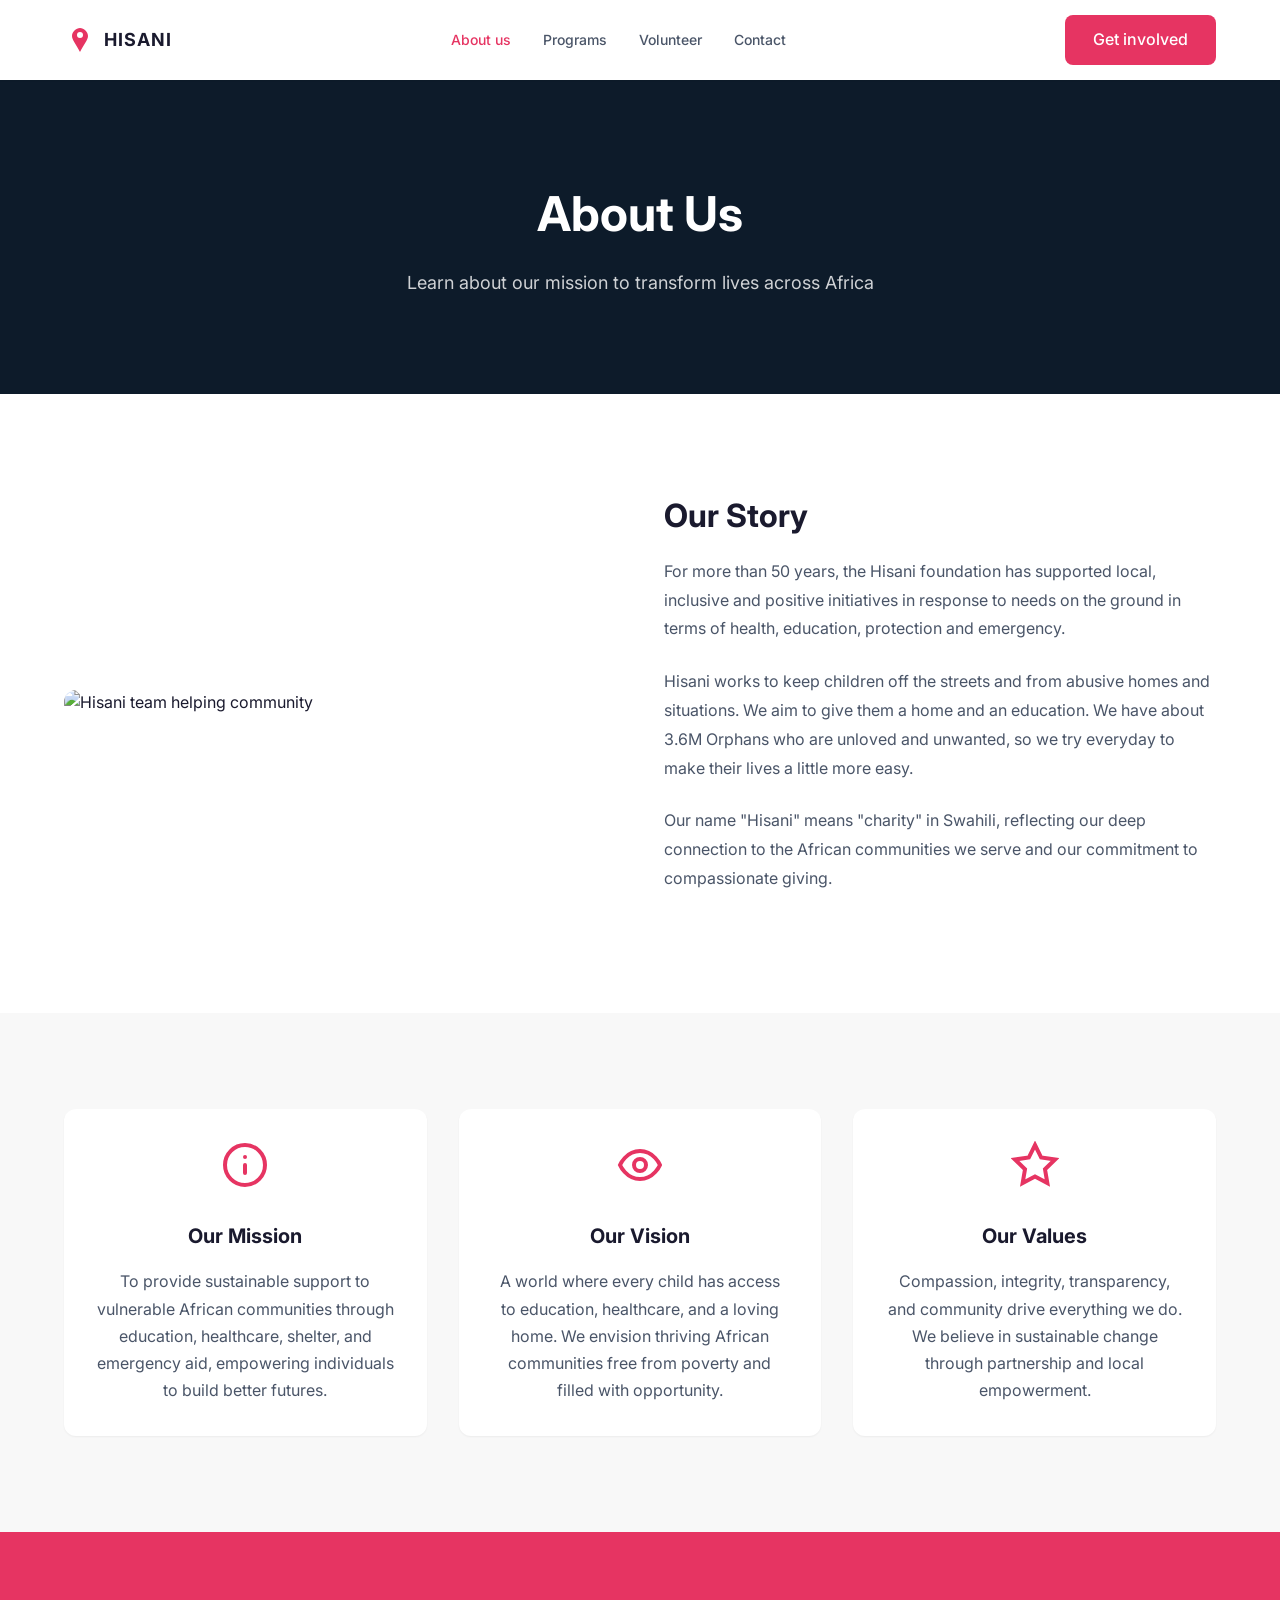
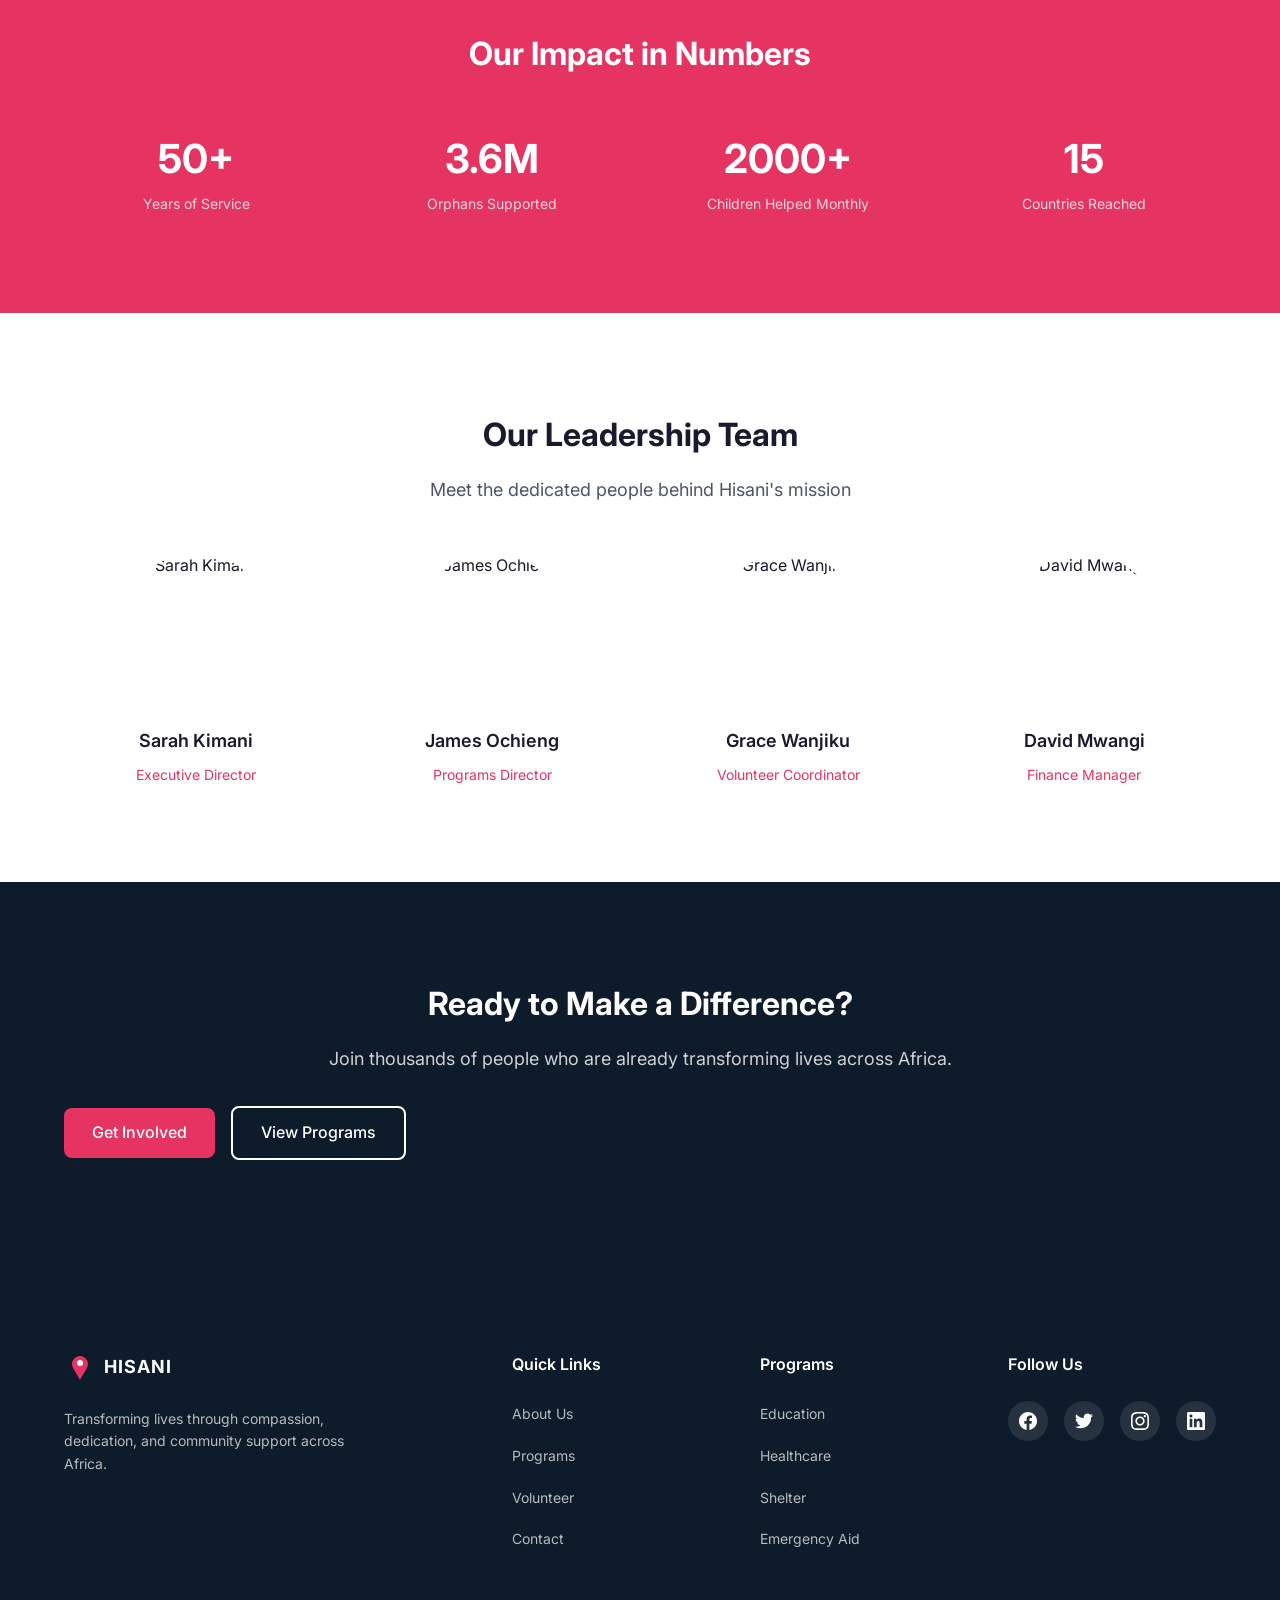
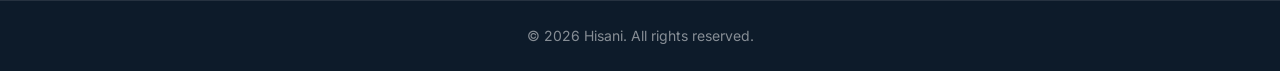
==== about-us.html @ 1a3b501c "initial commit" ====
<!DOCTYPE html>
<html lang="en">
<head>
  <meta charset="UTF-8">
  <meta name="viewport" content="width=device-width, initial-scale=1.0">
  <title>About Us - Hisani</title>
  <link rel="preconnect" href="https://fonts.googleapis.com">
  <link rel="preconnect" href="https://fonts.gstatic.com" crossorigin>
  <link href="https://fonts.googleapis.com/css2?family=Inter:wght@400;500;600;700&display=swap" rel="stylesheet">
  <link rel="stylesheet" href="css/styles.css">
</head>
<body>
  <header class="header">
    <div class="container header-container">
      <a href="index.html" class="logo">
        <svg class="logo-icon" width="32" height="32" viewBox="0 0 32 32" fill="none" xmlns="http://www.w3.org/2000/svg">
          <path d="M16 4C12 4 8 8 8 12C8 16 12 20 16 28C20 20 24 16 24 12C24 8 20 4 16 4Z" fill="#E63462"/>
          <circle cx="16" cy="11" r="3" fill="white"/>
        </svg>
        <span class="logo-text">HISANI</span>
      </a>
      
      <nav class="nav">
        <ul class="nav-list">
          <li><a href="about-us.html" class="nav-link active">About us</a></li>
          <li><a href="programs.html" class="nav-link">Programs</a></li>
          <li><a href="volunteer.html" class="nav-link">Volunteer</a></li>
          <li><a href="contact.html" class="nav-link">Contact</a></li>
        </ul>
      </nav>
      
      <a href="contact.html" class="btn btn-primary">Get involved</a>
      
      <button class="mobile-menu-btn" aria-label="Toggle menu">
        <span></span>
        <span></span>
        <span></span>
      </button>
    </div>
  </header>

  <main>
    <section class="page-hero">
      <div class="container">
        <h1 class="page-hero-title">About Us</h1>
        <p class="page-hero-subtitle">Learn about our mission to transform lives across Africa</p>
      </div>
    </section>

    <section class="about-intro">
      <div class="container about-intro-container">
        <div class="about-intro-image">
          <img src="https://images.unsplash.com/photo-1488521787991-ed7bbaae773c?w=600&h=500&fit=crop" alt="Hisani team helping community">
        </div>
        <div class="about-intro-content">
          <h2 class="section-title">Our Story</h2>
          <p>
            For more than 50 years, the Hisani foundation has supported local, inclusive and positive initiatives in response to needs on the ground in terms of health, education, protection and emergency.
          </p>
          <p>
            Hisani works to keep children off the streets and from abusive homes and situations. We aim to give them a home and an education. We have about 3.6M Orphans who are unloved and unwanted, so we try everyday to make their lives a little more easy.
          </p>
          <p>
            Our name "Hisani" means "charity" in Swahili, reflecting our deep connection to the African communities we serve and our commitment to compassionate giving.
          </p>
        </div>
      </div>
    </section>

    <section class="mission-vision">
      <div class="container">
        <div class="mission-vision-grid">
          <div class="mission-card">
            <div class="mission-icon">
              <svg width="48" height="48" viewBox="0 0 24 24" fill="none" xmlns="http://www.w3.org/2000/svg">
                <path d="M12 22C17.5228 22 22 17.5228 22 12C22 6.47715 17.5228 2 12 2C6.47715 2 2 6.47715 2 12C2 17.5228 6.47715 22 12 22Z" stroke="#E63462" stroke-width="2"/>
                <path d="M12 16V12M12 8H12.01" stroke="#E63462" stroke-width="2" stroke-linecap="round"/>
              </svg>
            </div>
            <h3>Our Mission</h3>
            <p>To provide sustainable support to vulnerable African communities through education, healthcare, shelter, and emergency aid, empowering individuals to build better futures.</p>
          </div>
          
          <div class="mission-card">
            <div class="mission-icon">
              <svg width="48" height="48" viewBox="0 0 24 24" fill="none" xmlns="http://www.w3.org/2000/svg">
                <path d="M2 12C2 12 5 5 12 5C19 5 22 12 22 12C22 12 19 19 12 19C5 19 2 12 2 12Z" stroke="#E63462" stroke-width="2"/>
                <circle cx="12" cy="12" r="3" stroke="#E63462" stroke-width="2"/>
              </svg>
            </div>
            <h3>Our Vision</h3>
            <p>A world where every child has access to education, healthcare, and a loving home. We envision thriving African communities free from poverty and filled with opportunity.</p>
          </div>
          
          <div class="mission-card">
            <div class="mission-icon">
              <svg width="48" height="48" viewBox="0 0 24 24" fill="none" xmlns="http://www.w3.org/2000/svg">
                <path d="M12 2L15.09 8.26L22 9.27L17 14.14L18.18 21.02L12 17.77L5.82 21.02L7 14.14L2 9.27L8.91 8.26L12 2Z" stroke="#E63462" stroke-width="2"/>
              </svg>
            </div>
            <h3>Our Values</h3>
            <p>Compassion, integrity, transparency, and community drive everything we do. We believe in sustainable change through partnership and local empowerment.</p>
          </div>
        </div>
      </div>
    </section>

    <section class="stats">
      <div class="container">
        <h2 class="section-title text-center">Our Impact in Numbers</h2>
        <div class="stats-grid">
          <div class="stat-item">
            <span class="stat-number">50+</span>
            <span class="stat-label">Years of Service</span>
          </div>
          <div class="stat-item">
            <span class="stat-number">3.6M</span>
            <span class="stat-label">Orphans Supported</span>
          </div>
          <div class="stat-item">
            <span class="stat-number">2000+</span>
            <span class="stat-label">Children Helped Monthly</span>
          </div>
          <div class="stat-item">
            <span class="stat-number">15</span>
            <span class="stat-label">Countries Reached</span>
          </div>
        </div>
      </div>
    </section>

    <section class="team">
      <div class="container">
        <h2 class="section-title text-center">Our Leadership Team</h2>
        <p class="section-subtitle text-center">Meet the dedicated people behind Hisani's mission</p>
        
        <div class="team-grid">
          <div class="team-card">
            <div class="team-image">
              <img src="https://images.unsplash.com/photo-1573497019940-1c28c88b4f3e?w=300&h=300&fit=crop" alt="Sarah Kimani">
            </div>
            <h4 class="team-name">Sarah Kimani</h4>
            <p class="team-role">Executive Director</p>
          </div>
          
          <div class="team-card">
            <div class="team-image">
              <img src="https://images.unsplash.com/photo-1472099645785-5658abf4ff4e?w=300&h=300&fit=crop" alt="James Ochieng">
            </div>
            <h4 class="team-name">James Ochieng</h4>
            <p class="team-role">Programs Director</p>
          </div>
          
          <div class="team-card">
            <div class="team-image">
              <img src="https://images.unsplash.com/photo-1580489944761-15a19d654956?w=300&h=300&fit=crop" alt="Grace Wanjiku">
            </div>
            <h4 class="team-name">Grace Wanjiku</h4>
            <p class="team-role">Volunteer Coordinator</p>
          </div>
          
          <div class="team-card">
            <div class="team-image">
              <img src="https://images.unsplash.com/photo-1507003211169-0a1dd7228f2d?w=300&h=300&fit=crop" alt="David Mwangi">
            </div>
            <h4 class="team-name">David Mwangi</h4>
            <p class="team-role">Finance Manager</p>
          </div>
        </div>
      </div>
    </section>

    <section class="cta">
      <div class="container cta-container">
        <h2>Ready to Make a Difference?</h2>
        <p>Join thousands of people who are already transforming lives across Africa.</p>
        <div class="cta-buttons">
          <a href="contact.html" class="btn btn-primary">Get Involved</a>
          <a href="programs.html" class="btn btn-outline-white">View Programs</a>
        </div>
      </div>
    </section>
  </main>

  <footer class="footer">
    <div class="container footer-container">
      <div class="footer-brand">
        <a href="index.html" class="logo">
          <svg class="logo-icon" width="32" height="32" viewBox="0 0 32 32" fill="none" xmlns="http://www.w3.org/2000/svg">
            <path d="M16 4C12 4 8 8 8 12C8 16 12 20 16 28C20 20 24 16 24 12C24 8 20 4 16 4Z" fill="#E63462"/>
            <circle cx="16" cy="11" r="3" fill="white"/>
          </svg>
          <span class="logo-text">HISANI</span>
        </a>
        <p class="footer-description">
          Transforming lives through compassion, dedication, and community support across Africa.
        </p>
      </div>
      
      <div class="footer-links">
        <h4>Quick Links</h4>
        <ul>
          <li><a href="about-us.html">About Us</a></li>
          <li><a href="programs.html">Programs</a></li>
          <li><a href="volunteer.html">Volunteer</a></li>
          <li><a href="contact.html">Contact</a></li>
        </ul>
      </div>
      
      <div class="footer-links">
        <h4>Programs</h4>
        <ul>
          <li><a href="programs.html#education">Education</a></li>
          <li><a href="programs.html#healthcare">Healthcare</a></li>
          <li><a href="programs.html#shelter">Shelter</a></li>
          <li><a href="programs.html#emergency">Emergency Aid</a></li>
        </ul>
      </div>
      
      <div class="footer-social">
        <h4>Follow Us</h4>
        <div class="social-links">
          <a href="#" aria-label="Facebook">
            <svg width="24" height="24" viewBox="0 0 24 24" fill="currentColor">
              <path d="M24 12.073c0-6.627-5.373-12-12-12s-12 5.373-12 12c0 5.99 4.388 10.954 10.125 11.854v-8.385H7.078v-3.47h3.047V9.43c0-3.007 1.792-4.669 4.533-4.669 1.312 0 2.686.235 2.686.235v2.953H15.83c-1.491 0-1.956.925-1.956 1.874v2.25h3.328l-.532 3.47h-2.796v8.385C19.612 23.027 24 18.062 24 12.073z"/>
            </svg>
          </a>
          <a href="#" aria-label="Twitter">
            <svg width="24" height="24" viewBox="0 0 24 24" fill="currentColor">
              <path d="M23.953 4.57a10 10 0 01-2.825.775 4.958 4.958 0 002.163-2.723c-.951.555-2.005.959-3.127 1.184a4.92 4.92 0 00-8.384 4.482C7.69 8.095 4.067 6.13 1.64 3.162a4.822 4.822 0 00-.666 2.475c0 1.71.87 3.213 2.188 4.096a4.904 4.904 0 01-2.228-.616v.06a4.923 4.923 0 003.946 4.827 4.996 4.996 0 01-2.212.085 4.936 4.936 0 004.604 3.417 9.867 9.867 0 01-6.102 2.105c-.39 0-.779-.023-1.17-.067a13.995 13.995 0 007.557 2.209c9.053 0 13.998-7.496 13.998-13.985 0-.21 0-.42-.015-.63A9.935 9.935 0 0024 4.59z"/>
            </svg>
          </a>
          <a href="#" aria-label="Instagram">
            <svg width="24" height="24" viewBox="0 0 24 24" fill="currentColor">
              <path d="M12 2.163c3.204 0 3.584.012 4.85.07 3.252.148 4.771 1.691 4.919 4.919.058 1.265.069 1.645.069 4.849 0 3.205-.012 3.584-.069 4.849-.149 3.225-1.664 4.771-4.919 4.919-1.266.058-1.644.07-4.85.07-3.204 0-3.584-.012-4.849-.07-3.26-.149-4.771-1.699-4.919-4.92-.058-1.265-.07-1.644-.07-4.849 0-3.204.013-3.583.07-4.849.149-3.227 1.664-4.771 4.919-4.919 1.266-.057 1.645-.069 4.849-.069zm0-2.163c-3.259 0-3.667.014-4.947.072-4.358.2-6.78 2.618-6.98 6.98-.059 1.281-.073 1.689-.073 4.948 0 3.259.014 3.668.072 4.948.2 4.358 2.618 6.78 6.98 6.98 1.281.058 1.689.072 4.948.072 3.259 0 3.668-.014 4.948-.072 4.354-.2 6.782-2.618 6.979-6.98.059-1.28.073-1.689.073-4.948 0-3.259-.014-3.667-.072-4.947-.196-4.354-2.617-6.78-6.979-6.98-1.281-.059-1.69-.073-4.949-.073zm0 5.838c-3.403 0-6.162 2.759-6.162 6.162s2.759 6.163 6.162 6.163 6.162-2.759 6.162-6.163c0-3.403-2.759-6.162-6.162-6.162zm0 10.162c-2.209 0-4-1.79-4-4 0-2.209 1.791-4 4-4s4 1.791 4 4c0 2.21-1.791 4-4 4zm6.406-11.845c-.796 0-1.441.645-1.441 1.44s.645 1.44 1.441 1.44c.795 0 1.439-.645 1.439-1.44s-.644-1.44-1.439-1.44z"/>
            </svg>
          </a>
          <a href="#" aria-label="LinkedIn">
            <svg width="24" height="24" viewBox="0 0 24 24" fill="currentColor">
              <path d="M20.447 20.452h-3.554v-5.569c0-1.328-.027-3.037-1.852-3.037-1.853 0-2.136 1.445-2.136 2.939v5.667H9.351V9h3.414v1.561h.046c.477-.9 1.637-1.85 3.37-1.85 3.601 0 4.267 2.37 4.267 5.455v6.286zM5.337 7.433c-1.144 0-2.063-.926-2.063-2.065 0-1.138.92-2.063 2.063-2.063 1.14 0 2.064.925 2.064 2.063 0 1.139-.925 2.065-2.064 2.065zm1.782 13.019H3.555V9h3.564v11.452zM22.225 0H1.771C.792 0 0 .774 0 1.729v20.542C0 23.227.792 24 1.771 24h20.451C23.2 24 24 23.227 24 22.271V1.729C24 .774 23.2 0 22.222 0h.003z"/>
            </svg>
          </a>
        </div>
      </div>
    </div>
    
    <div class="footer-bottom">
      <div class="container">
        <p>&copy; 2026 Hisani. All rights reserved.</p>
      </div>
    </div>
  </footer>

  <script src="js/main.js"></script>
</body>
</html>
---- css/styles.css ----
:root {
  
  --color-primary: #E63462;
  --color-primary-hover: #d42a56;
  --color-dark: #0D1B2A;
  --color-dark-secondary: #1A1A2E;
  --color-white: #FFFFFF;
  --color-off-white: #F8F8F8;
  --color-gray: #4A5568;
  --color-gray-light: #E2E8F0;
  --color-gold: #F5A623;
  
  
  --font-family: 'Inter', -apple-system, BlinkMacSystemFont, 'Segoe UI', Roboto, sans-serif;
  --font-size-base: 16px;
  --font-size-sm: 0.875rem;
  --font-size-lg: 1.125rem;
  --font-size-xl: 1.25rem;
  --font-size-2xl: 1.5rem;
  --font-size-3xl: 2rem;
  --font-size-4xl: 2.5rem;
  --font-size-5xl: 3rem;
  
  
  --spacing-xs: 0.5rem;
  --spacing-sm: 1rem;
  --spacing-md: 1.5rem;
  --spacing-lg: 2rem;
  --spacing-xl: 3rem;
  --spacing-2xl: 4rem;
  --spacing-3xl: 6rem;
  
  
  --container-max-width: 1200px;
  --header-height: 80px;
  
  
  --transition-fast: 0.2s ease;
  --transition-normal: 0.3s ease;
  
  
  --shadow-sm: 0 1px 2px rgba(0, 0, 0, 0.05);
  --shadow-md: 0 4px 6px rgba(0, 0, 0, 0.1);
  --shadow-lg: 0 10px 25px rgba(0, 0, 0, 0.15);
  
  
  --radius-sm: 4px;
  --radius-md: 8px;
  --radius-lg: 12px;
  --radius-xl: 20px;
  --radius-full: 9999px;
}


*,
*::before,
*::after {
  box-sizing: border-box;
  margin: 0;
  padding: 0;
}

html {
  scroll-behavior: smooth;
  font-size: var(--font-size-base);
}

body {
  font-family: var(--font-family);
  font-size: var(--font-size-base);
  line-height: 1.6;
  color: var(--color-dark-secondary);
  background-color: var(--color-white);
  -webkit-font-smoothing: antialiased;
  -moz-osx-font-smoothing: grayscale;
}

img {
  max-width: 100%;
  height: auto;
  display: block;
}

a {
  text-decoration: none;
  color: inherit;
  transition: color var(--transition-fast);
}

ul {
  list-style: none;
}

button {
  cursor: pointer;
  border: none;
  background: none;
  font-family: inherit;
}

input,
textarea {
  font-family: inherit;
  font-size: inherit;
}


.container {
  width: 100%;
  max-width: var(--container-max-width);
  margin: 0 auto;
  padding: 0 var(--spacing-md);
}

.text-accent {
  color: var(--color-primary);
}

.text-center {
  text-align: center;
}

.section-title {
  font-size: var(--font-size-3xl);
  font-weight: 700;
  margin-bottom: var(--spacing-sm);
  color: var(--color-dark-secondary);
}

.section-subtitle {
  font-size: var(--font-size-lg);
  color: var(--color-gray);
  margin-bottom: var(--spacing-xl);
}


.btn {
  display: inline-flex;
  align-items: center;
  justify-content: center;
  padding: 0.75rem 1.75rem;
  font-size: var(--font-size-base);
  font-weight: 500;
  border-radius: var(--radius-md);
  transition: all var(--transition-fast);
  white-space: nowrap;
}

.btn-primary {
  background-color: var(--color-primary);
  color: var(--color-white);
}

.btn-primary:hover {
  background-color: var(--color-primary-hover);
  transform: translateY(-2px);
}

.btn-dark {
  background-color: var(--color-dark-secondary);
  color: var(--color-white);
}

.btn-dark:hover {
  background-color: var(--color-dark);
  transform: translateY(-2px);
}

.btn-outline {
  background-color: transparent;
  border: 2px solid var(--color-primary);
  color: var(--color-primary);
}

.btn-outline:hover {
  background-color: var(--color-primary);
  color: var(--color-white);
}

.btn-full {
  width: 100%;
}


.header {
  position: fixed;
  top: 0;
  left: 0;
  right: 0;
  height: var(--header-height);
  background-color: var(--color-white);
  box-shadow: var(--shadow-sm);
  z-index: 1000;
}

.header-container {
  display: flex;
  align-items: center;
  justify-content: space-between;
  height: 100%;
}

.logo {
  display: flex;
  align-items: center;
  gap: var(--spacing-xs);
}

.logo-icon {
  width: 32px;
  height: 32px;
}

.logo-text {
  font-size: var(--font-size-lg);
  font-weight: 700;
  color: var(--color-dark-secondary);
  letter-spacing: 1px;
}

.nav {
  display: none;
}

.nav-list {
  display: flex;
  align-items: center;
  gap: var(--spacing-lg);
}

.nav-link {
  font-size: var(--font-size-sm);
  font-weight: 500;
  color: var(--color-gray);
  transition: color var(--transition-fast);
}

.nav-link:hover {
  color: var(--color-primary);
}

.header .btn {
  display: none;
}


.mobile-menu-btn {
  display: flex;
  flex-direction: column;
  gap: 5px;
  padding: 5px;
}

.mobile-menu-btn span {
  display: block;
  width: 25px;
  height: 2px;
  background-color: var(--color-dark-secondary);
  transition: all var(--transition-fast);
}

.mobile-menu-btn.active span:nth-child(1) {
  transform: rotate(45deg) translate(5px, 5px);
}

.mobile-menu-btn.active span:nth-child(2) {
  opacity: 0;
}

.mobile-menu-btn.active span:nth-child(3) {
  transform: rotate(-45deg) translate(5px, -5px);
}


.nav.active {
  display: block;
  position: absolute;
  top: var(--header-height);
  left: 0;
  right: 0;
  background-color: var(--color-white);
  box-shadow: var(--shadow-md);
  padding: var(--spacing-md);
}

.nav.active .nav-list {
  flex-direction: column;
  gap: var(--spacing-sm);
}

.nav.active .nav-link {
  display: block;
  padding: var(--spacing-sm);
  font-size: var(--font-size-base);
}


.hero {
  padding-top: calc(var(--header-height) + var(--spacing-xl));
  padding-bottom: var(--spacing-2xl);
  background-color: var(--color-white);
}

.hero-container {
  display: flex;
  flex-direction: column;
  gap: var(--spacing-xl);
}

.hero-content {
  text-align: center;
}

.hero-title {
  font-size: var(--font-size-3xl);
  font-weight: 700;
  line-height: 1.2;
  margin-bottom: var(--spacing-md);
  color: var(--color-dark-secondary);
}

.hero-description {
  font-size: var(--font-size-base);
  color: var(--color-gray);
  margin-bottom: var(--spacing-lg);
  max-width: 400px;
  margin-left: auto;
  margin-right: auto;
}

.hero-image {
  position: relative;
}

.hero-img {
  width: 100%;
  border-radius: var(--radius-lg);
  object-fit: cover;
}

.hero-card {
  position: absolute;
  bottom: -20px;
  right: 10px;
  background-color: var(--color-white);
  padding: var(--spacing-sm) var(--spacing-md);
  border-radius: var(--radius-md);
  box-shadow: var(--shadow-lg);
  display: flex;
  align-items: center;
  gap: var(--spacing-sm);
  max-width: 220px;
}

.hero-card-icon {
  flex-shrink: 0;
  width: 40px;
  height: 40px;
  background-color: var(--color-gold);
  border-radius: var(--radius-full);
  display: flex;
  align-items: center;
  justify-content: center;
}

.hero-card-icon svg {
  width: 20px;
  height: 20px;
}

.hero-card-text {
  font-size: var(--font-size-sm);
  color: var(--color-dark-secondary);
  line-height: 1.4;
}


.about {
  background-color: var(--color-dark);
  padding: var(--spacing-3xl) 0;
  text-align: center;
}

.about-container {
  max-width: 800px;
}

.about-title {
  font-size: var(--font-size-2xl);
  font-weight: 700;
  color: var(--color-white);
  margin-bottom: var(--spacing-lg);
}

.about-text {
  font-size: var(--font-size-base);
  color: rgba(255, 255, 255, 0.85);
  line-height: 1.8;
  margin-bottom: var(--spacing-lg);
}


.impact {
  padding: var(--spacing-3xl) 0;
  background-color: var(--color-off-white);
}

.impact-container {
  display: flex;
  flex-direction: column;
  gap: var(--spacing-xl);
}

.impact-title {
  font-size: var(--font-size-2xl);
  font-weight: 700;
  margin-bottom: var(--spacing-md);
}

.impact-description {
  font-size: var(--font-size-base);
  color: var(--color-gray);
  margin-bottom: var(--spacing-sm);
}

.features {
  margin-top: var(--spacing-lg);
  display: flex;
  flex-direction: column;
  gap: var(--spacing-lg);
}

.feature {
  display: flex;
  gap: var(--spacing-md);
}

.feature-icon {
  flex-shrink: 0;
  width: 48px;
  height: 48px;
  background-color: var(--color-primary);
  border-radius: var(--radius-md);
  display: flex;
  align-items: center;
  justify-content: center;
}

.feature-icon svg {
  width: 24px;
  height: 24px;
}

.feature-title {
  font-size: var(--font-size-lg);
  font-weight: 600;
  color: var(--color-dark-secondary);
  margin-bottom: var(--spacing-xs);
}

.feature-text {
  font-size: var(--font-size-sm);
  color: var(--color-gray);
  line-height: 1.6;
}

.impact-image {
  order: -1;
}

.impact-img {
  width: 100%;
  border-radius: var(--radius-lg);
  object-fit: cover;
}


.programs {
  padding: var(--spacing-3xl) 0;
  background-color: var(--color-white);
}

.programs-grid {
  display: grid;
  gap: var(--spacing-lg);
}

.program-card {
  background-color: var(--color-white);
  border-radius: var(--radius-lg);
  overflow: hidden;
  box-shadow: var(--shadow-md);
  transition: transform var(--transition-normal), box-shadow var(--transition-normal);
}

.program-card:hover {
  transform: translateY(-5px);
  box-shadow: var(--shadow-lg);
}

.program-image img {
  width: 100%;
  height: 200px;
  object-fit: cover;
}

.program-content {
  padding: var(--spacing-md);
}

.program-title {
  font-size: var(--font-size-xl);
  font-weight: 600;
  color: var(--color-dark-secondary);
  margin-bottom: var(--spacing-xs);
}

.program-text {
  font-size: var(--font-size-sm);
  color: var(--color-gray);
  margin-bottom: var(--spacing-md);
}


.volunteer {
  padding: var(--spacing-3xl) 0;
  background-color: var(--color-off-white);
}

.volunteer-container {
  display: flex;
  flex-direction: column;
  gap: var(--spacing-xl);
}

.volunteer-image img {
  width: 100%;
  border-radius: var(--radius-lg);
  object-fit: cover;
}

.volunteer-text {
  font-size: var(--font-size-base);
  color: var(--color-gray);
  margin-bottom: var(--spacing-md);
}

.volunteer-benefits {
  margin-bottom: var(--spacing-lg);
}

.volunteer-benefits li {
  position: relative;
  padding-left: var(--spacing-lg);
  margin-bottom: var(--spacing-sm);
  color: var(--color-gray);
}

.volunteer-benefits li::before {
  content: "";
  position: absolute;
  left: 0;
  top: 8px;
  width: 8px;
  height: 8px;
  background-color: var(--color-primary);
  border-radius: var(--radius-full);
}


.contact {
  padding: var(--spacing-3xl) 0;
  background-color: var(--color-white);
}

.contact-container {
  display: flex;
  flex-direction: column;
  gap: var(--spacing-xl);
}

.contact-text {
  font-size: var(--font-size-base);
  color: var(--color-gray);
  margin-bottom: var(--spacing-lg);
}

.contact-details {
  display: flex;
  flex-direction: column;
  gap: var(--spacing-md);
}

.contact-item {
  display: flex;
  align-items: flex-start;
  gap: var(--spacing-md);
}

.contact-icon {
  flex-shrink: 0;
  width: 48px;
  height: 48px;
  background-color: var(--color-off-white);
  border-radius: var(--radius-md);
  display: flex;
  align-items: center;
  justify-content: center;
}

.contact-item h4 {
  font-size: var(--font-size-base);
  font-weight: 600;
  color: var(--color-dark-secondary);
  margin-bottom: 2px;
}

.contact-item p {
  font-size: var(--font-size-sm);
  color: var(--color-gray);
}


.contact-form-wrapper {
  background-color: var(--color-off-white);
  padding: var(--spacing-lg);
  border-radius: var(--radius-lg);
}

.form-group {
  margin-bottom: var(--spacing-md);
}

.form-group label {
  display: block;
  font-size: var(--font-size-sm);
  font-weight: 500;
  color: var(--color-dark-secondary);
  margin-bottom: var(--spacing-xs);
}

.form-group input,
.form-group textarea {
  width: 100%;
  padding: 0.75rem 1rem;
  border: 1px solid var(--color-gray-light);
  border-radius: var(--radius-md);
  background-color: var(--color-white);
  transition: border-color var(--transition-fast), box-shadow var(--transition-fast);
}

.form-group input:focus,
.form-group textarea:focus {
  outline: none;
  border-color: var(--color-primary);
  box-shadow: 0 0 0 3px rgba(230, 52, 98, 0.1);
}

.form-group input::placeholder,
.form-group textarea::placeholder {
  color: var(--color-gray);
}

.form-group textarea {
  resize: vertical;
  min-height: 120px;
}


.footer {
  background-color: var(--color-dark);
  padding-top: var(--spacing-3xl);
}

.footer-container {
  display: grid;
  gap: var(--spacing-xl);
}

.footer-brand .logo-text {
  color: var(--color-white);
}

.footer-description {
  font-size: var(--font-size-sm);
  color: rgba(255, 255, 255, 0.7);
  margin-top: var(--spacing-md);
  max-width: 300px;
}

.footer-links h4,
.footer-social h4 {
  font-size: var(--font-size-base);
  font-weight: 600;
  color: var(--color-white);
  margin-bottom: var(--spacing-md);
}

.footer-links ul {
  display: flex;
  flex-direction: column;
  gap: var(--spacing-sm);
}

.footer-links a {
  font-size: var(--font-size-sm);
  color: rgba(255, 255, 255, 0.7);
  transition: color var(--transition-fast);
}

.footer-links a:hover {
  color: var(--color-primary);
}

.social-links {
  display: flex;
  gap: var(--spacing-sm);
}

.social-links a {
  width: 40px;
  height: 40px;
  background-color: rgba(255, 255, 255, 0.1);
  border-radius: var(--radius-full);
  display: flex;
  align-items: center;
  justify-content: center;
  color: var(--color-white);
  transition: background-color var(--transition-fast);
}

.social-links a:hover {
  background-color: var(--color-primary);
}

.social-links svg {
  width: 18px;
  height: 18px;
}

.footer-bottom {
  margin-top: var(--spacing-xl);
  padding: var(--spacing-md) 0;
  border-top: 1px solid rgba(255, 255, 255, 0.1);
}

.footer-bottom p {
  font-size: var(--font-size-sm);
  color: rgba(255, 255, 255, 0.5);
  text-align: center;
}


.page-hero {
  padding-top: calc(var(--header-height) + var(--spacing-3xl));
  padding-bottom: var(--spacing-3xl);
  background-color: var(--color-dark);
  text-align: center;
}

.page-hero-title {
  font-size: var(--font-size-4xl);
  font-weight: 700;
  color: var(--color-white);
  margin-bottom: var(--spacing-sm);
}

.page-hero-subtitle {
  font-size: var(--font-size-lg);
  color: rgba(255, 255, 255, 0.8);
  max-width: 600px;
  margin: 0 auto;
}


.about-intro {
  padding: var(--spacing-3xl) 0;
  background-color: var(--color-white);
}

.about-intro-container {
  display: flex;
  flex-direction: column;
  gap: var(--spacing-xl);
}

.about-intro-image img {
  width: 100%;
  border-radius: var(--radius-lg);
  object-fit: cover;
}

.about-intro-content p {
  color: var(--color-gray);
  margin-bottom: var(--spacing-md);
  line-height: 1.8;
}


.mission-vision {
  padding: var(--spacing-3xl) 0;
  background-color: var(--color-off-white);
}

.mission-vision-grid {
  display: grid;
  gap: var(--spacing-lg);
}

.mission-card {
  background-color: var(--color-white);
  padding: var(--spacing-lg);
  border-radius: var(--radius-lg);
  text-align: center;
  box-shadow: var(--shadow-sm);
}

.mission-icon {
  margin-bottom: var(--spacing-md);
}

.mission-card h3 {
  font-size: var(--font-size-xl);
  color: var(--color-dark-secondary);
  margin-bottom: var(--spacing-sm);
}

.mission-card p {
  color: var(--color-gray);
  line-height: 1.7;
}


.stats {
  padding: var(--spacing-3xl) 0;
  background-color: var(--color-primary);
}

.stats .section-title {
  color: var(--color-white);
}

.stats-grid {
  display: grid;
  grid-template-columns: repeat(2, 1fr);
  gap: var(--spacing-lg);
  margin-top: var(--spacing-xl);
}

.stat-item {
  text-align: center;
}

.stat-number {
  display: block;
  font-size: var(--font-size-4xl);
  font-weight: 700;
  color: var(--color-white);
}

.stat-label {
  font-size: var(--font-size-sm);
  color: rgba(255, 255, 255, 0.8);
}


.team {
  padding: var(--spacing-3xl) 0;
  background-color: var(--color-white);
}

.team-grid {
  display: grid;
  grid-template-columns: repeat(2, 1fr);
  gap: var(--spacing-lg);
}

.team-card {
  text-align: center;
}

.team-image {
  width: 150px;
  height: 150px;
  margin: 0 auto var(--spacing-md);
  border-radius: var(--radius-full);
  overflow: hidden;
}

.team-image img {
  width: 100%;
  height: 100%;
  object-fit: cover;
}

.team-name {
  font-size: var(--font-size-lg);
  font-weight: 600;
  color: var(--color-dark-secondary);
  margin-bottom: var(--spacing-xs);
}

.team-role {
  font-size: var(--font-size-sm);
  color: var(--color-primary);
}


.cta {
  padding: var(--spacing-3xl) 0;
  background-color: var(--color-dark);
  text-align: center;
}

.cta h2 {
  font-size: var(--font-size-3xl);
  color: var(--color-white);
  margin-bottom: var(--spacing-sm);
}

.cta p {
  font-size: var(--font-size-lg);
  color: rgba(255, 255, 255, 0.8);
  margin-bottom: var(--spacing-lg);
}

.cta-buttons {
  display: flex;
  flex-direction: column;
  gap: var(--spacing-sm);
  align-items: center;
}

.btn-outline-white {
  background-color: transparent;
  border: 2px solid var(--color-white);
  color: var(--color-white);
}

.btn-outline-white:hover {
  background-color: var(--color-white);
  color: var(--color-dark);
}


.programs-intro {
  padding: var(--spacing-3xl) 0;
  background-color: var(--color-white);
}

.programs-intro-content {
  max-width: 800px;
  margin: 0 auto;
}

.programs-intro-content p {
  color: var(--color-gray);
  line-height: 1.8;
}


.program-section {
  padding: var(--spacing-3xl) 0;
  background-color: var(--color-white);
}

.program-section--alt {
  background-color: var(--color-off-white);
}

.program-container {
  display: flex;
  flex-direction: column;
  gap: var(--spacing-xl);
}

.program-container--reverse {
  flex-direction: column;
}

.program-image img {
  width: 100%;
  border-radius: var(--radius-lg);
  object-fit: cover;
}

.program-label {
  display: inline-block;
  font-size: var(--font-size-sm);
  font-weight: 600;
  color: var(--color-primary);
  text-transform: uppercase;
  letter-spacing: 1px;
  margin-bottom: var(--spacing-sm);
}

.program-content p {
  color: var(--color-gray);
  margin-bottom: var(--spacing-md);
  line-height: 1.7;
}

.program-features {
  margin-bottom: var(--spacing-lg);
}

.program-features li {
  display: flex;
  align-items: center;
  gap: var(--spacing-sm);
  color: var(--color-gray);
  margin-bottom: var(--spacing-sm);
}

.program-features svg {
  flex-shrink: 0;
}

.program-stats {
  padding: var(--spacing-3xl) 0;
  background-color: var(--color-off-white);
}


.volunteer-intro {
  padding: var(--spacing-3xl) 0;
  background-color: var(--color-white);
}

.volunteer-intro-container {
  display: flex;
  flex-direction: column;
  gap: var(--spacing-xl);
}

.volunteer-intro-content p {
  color: var(--color-gray);
  margin-bottom: var(--spacing-md);
  line-height: 1.8;
}

.volunteer-intro-image img {
  width: 100%;
  border-radius: var(--radius-lg);
}


.volunteer-benefits-section {
  padding: var(--spacing-3xl) 0;
  background-color: var(--color-off-white);
}

.benefits-grid {
  display: grid;
  gap: var(--spacing-lg);
  margin-top: var(--spacing-xl);
}

.benefit-card {
  background-color: var(--color-white);
  padding: var(--spacing-lg);
  border-radius: var(--radius-lg);
  text-align: center;
  box-shadow: var(--shadow-sm);
}

.benefit-icon {
  margin-bottom: var(--spacing-md);
}

.benefit-card h3 {
  font-size: var(--font-size-lg);
  color: var(--color-dark-secondary);
  margin-bottom: var(--spacing-sm);
}

.benefit-card p {
  color: var(--color-gray);
  font-size: var(--font-size-sm);
}


.volunteer-opportunities {
  padding: var(--spacing-3xl) 0;
  background-color: var(--color-white);
}

.opportunities-grid {
  display: grid;
  gap: var(--spacing-lg);
  margin-top: var(--spacing-xl);
}

.opportunity-card {
  background-color: var(--color-off-white);
  border-radius: var(--radius-lg);
  overflow: hidden;
}

.opportunity-image img {
  width: 100%;
  height: 200px;
  object-fit: cover;
}

.opportunity-content {
  padding: var(--spacing-md);
}

.opportunity-content h3 {
  font-size: var(--font-size-lg);
  color: var(--color-dark-secondary);
  margin-bottom: var(--spacing-sm);
}

.opportunity-content p {
  color: var(--color-gray);
  font-size: var(--font-size-sm);
  margin-bottom: var(--spacing-md);
}

.opportunity-details {
  list-style: none;
}

.opportunity-details li {
  font-size: var(--font-size-sm);
  color: var(--color-gray);
  margin-bottom: var(--spacing-xs);
}


.volunteer-form-section {
  padding: var(--spacing-3xl) 0;
  background-color: var(--color-off-white);
}

.volunteer-form-wrapper {
  display: flex;
  flex-direction: column;
  gap: var(--spacing-xl);
  background-color: var(--color-white);
  padding: var(--spacing-lg);
  border-radius: var(--radius-lg);
  box-shadow: var(--shadow-md);
}

.volunteer-form-info p {
  color: var(--color-gray);
  margin-bottom: var(--spacing-lg);
}

.volunteer-stats {
  display: flex;
  gap: var(--spacing-xl);
}

.volunteer-stat {
  text-align: center;
}

.volunteer-stat-number {
  display: block;
  font-size: var(--font-size-3xl);
  font-weight: 700;
  color: var(--color-primary);
}

.volunteer-stat-label {
  font-size: var(--font-size-sm);
  color: var(--color-gray);
}

.form-row {
  display: grid;
  gap: var(--spacing-md);
}

.form-group select {
  width: 100%;
  padding: 0.75rem 1rem;
  border: 1px solid var(--color-gray-light);
  border-radius: var(--radius-md);
  background-color: var(--color-white);
  font-size: var(--font-size-base);
  color: var(--color-dark-secondary);
  cursor: pointer;
}

.form-group select:focus {
  outline: none;
  border-color: var(--color-primary);
  box-shadow: 0 0 0 3px rgba(230, 52, 98, 0.1);
}


.volunteer-testimonials {
  padding: var(--spacing-3xl) 0;
  background-color: var(--color-white);
}

.testimonials-grid {
  display: grid;
  gap: var(--spacing-lg);
  margin-top: var(--spacing-xl);
}

.testimonial-card {
  background-color: var(--color-off-white);
  padding: var(--spacing-lg);
  border-radius: var(--radius-lg);
}

.testimonial-content p {
  font-style: italic;
  color: var(--color-gray);
  margin-bottom: var(--spacing-md);
  line-height: 1.7;
}

.testimonial-author {
  display: flex;
  align-items: center;
  gap: var(--spacing-md);
}

.testimonial-author img {
  width: 50px;
  height: 50px;
  border-radius: var(--radius-full);
  object-fit: cover;
}

.testimonial-author h4 {
  font-size: var(--font-size-base);
  color: var(--color-dark-secondary);
  margin-bottom: 2px;
}

.testimonial-author p {
  font-size: var(--font-size-sm);
  color: var(--color-gray);
  font-style: normal;
}


.contact-page {
  padding: var(--spacing-3xl) 0;
  background-color: var(--color-white);
}

.contact-page-container {
  display: flex;
  flex-direction: column;
  gap: var(--spacing-xl);
}

.contact-intro {
  color: var(--color-gray);
  margin-bottom: var(--spacing-lg);
}

.contact-details-list {
  display: flex;
  flex-direction: column;
  gap: var(--spacing-lg);
  margin-bottom: var(--spacing-xl);
}

.contact-detail-item {
  display: flex;
  gap: var(--spacing-md);
}

.contact-detail-icon {
  width: 48px;
  height: 48px;
  flex-shrink: 0;
  background-color: var(--color-off-white);
  border-radius: var(--radius-md);
  display: flex;
  align-items: center;
  justify-content: center;
}

.contact-detail-content h4 {
  font-size: var(--font-size-base);
  font-weight: 600;
  color: var(--color-dark-secondary);
  margin-bottom: var(--spacing-xs);
}

.contact-detail-content p {
  font-size: var(--font-size-sm);
  color: var(--color-gray);
  margin-bottom: 2px;
}

.contact-social h4 {
  font-size: var(--font-size-base);
  font-weight: 600;
  color: var(--color-dark-secondary);
  margin-bottom: var(--spacing-sm);
}

.contact-social .social-links a {
  background-color: var(--color-off-white);
  color: var(--color-dark-secondary);
}

.contact-social .social-links a:hover {
  background-color: var(--color-primary);
  color: var(--color-white);
}

.contact-form-section {
  flex: 1;
}

.contact-form-card {
  background-color: var(--color-off-white);
  padding: var(--spacing-lg);
  border-radius: var(--radius-lg);
}

.contact-form-card h3 {
  font-size: var(--font-size-xl);
  color: var(--color-dark-secondary);
  margin-bottom: var(--spacing-xs);
}

.contact-form-card > p {
  color: var(--color-gray);
  margin-bottom: var(--spacing-lg);
}


.map-section {
  padding: var(--spacing-3xl) 0;
  background-color: var(--color-off-white);
}

.map-wrapper {
  margin-top: var(--spacing-xl);
  border-radius: var(--radius-lg);
  overflow: hidden;
  position: relative;
}

.map-placeholder {
  position: relative;
  height: 400px;
}

.map-placeholder img {
  width: 100%;
  height: 100%;
  object-fit: cover;
}

.map-overlay {
  position: absolute;
  top: 0;
  left: 0;
  right: 0;
  bottom: 0;
  background-color: rgba(0, 0, 0, 0.5);
  display: flex;
  flex-direction: column;
  align-items: center;
  justify-content: center;
  gap: var(--spacing-md);
}

.map-overlay p {
  color: var(--color-white);
  font-size: var(--font-size-lg);
}


.faq-section {
  padding: var(--spacing-3xl) 0;
  background-color: var(--color-white);
}

.faq-grid {
  display: grid;
  gap: var(--spacing-lg);
  margin-top: var(--spacing-xl);
}

.faq-item {
  background-color: var(--color-off-white);
  padding: var(--spacing-md);
  border-radius: var(--radius-md);
}

.faq-item h4 {
  font-size: var(--font-size-base);
  color: var(--color-dark-secondary);
  margin-bottom: var(--spacing-sm);
}

.faq-item p {
  font-size: var(--font-size-sm);
  color: var(--color-gray);
  line-height: 1.6;
}

.faq-item a {
  color: var(--color-primary);
  font-weight: 500;
}

.faq-item a:hover {
  text-decoration: underline;
}


.nav-link.active {
  color: var(--color-primary);
}




@media (min-width: 768px) {
  .nav {
    display: block;
  }
  
  .header .btn {
    display: inline-flex;
  }
  
  .mobile-menu-btn {
    display: none;
  }
  
  .hero-container {
    flex-direction: row;
    align-items: center;
  }
  
  .hero-content {
    flex: 1;
    text-align: left;
  }
  
  .hero-title {
    font-size: var(--font-size-4xl);
  }
  
  .hero-description {
    margin-left: 0;
    margin-right: 0;
  }
  
  .hero-image {
    flex: 1;
  }
  
  .impact-container {
    flex-direction: row;
    align-items: flex-start;
  }
  
  .impact-content {
    flex: 1;
  }
  
  .impact-image {
    flex: 1;
    order: 0;
  }
  
  .programs-grid {
    grid-template-columns: repeat(2, 1fr);
  }
  
  .volunteer-container {
    flex-direction: row;
    align-items: center;
  }
  
  .volunteer-image,
  .volunteer-content {
    flex: 1;
  }
  
  .contact-container {
    flex-direction: row;
  }
  
  .contact-info,
  .contact-form-wrapper {
    flex: 1;
  }
  
  .footer-container {
    grid-template-columns: 2fr 1fr 1fr 1fr;
  }
  
  
  .about-intro-container {
    flex-direction: row;
    align-items: center;
  }
  
  .about-intro-image,
  .about-intro-content {
    flex: 1;
  }
  
  .mission-vision-grid {
    grid-template-columns: repeat(3, 1fr);
  }
  
  .stats-grid {
    grid-template-columns: repeat(4, 1fr);
  }
  
  .team-grid {
    grid-template-columns: repeat(4, 1fr);
  }
  
  .cta-buttons {
    flex-direction: row;
  }
  
  
  .program-container {
    flex-direction: row;
    align-items: center;
  }
  
  .program-container--reverse {
    flex-direction: row-reverse;
  }
  
  .program-image,
  .program-content {
    flex: 1;
  }
  
  
  .volunteer-intro-container {
    flex-direction: row;
    align-items: center;
  }
  
  .volunteer-intro-content,
  .volunteer-intro-image {
    flex: 1;
  }
  
  .benefits-grid {
    grid-template-columns: repeat(2, 1fr);
  }
  
  .opportunities-grid {
    grid-template-columns: repeat(2, 1fr);
  }
  
  .volunteer-form-wrapper {
    flex-direction: row;
  }
  
  .volunteer-form-info,
  .volunteer-form {
    flex: 1;
  }
  
  .form-row {
    grid-template-columns: repeat(2, 1fr);
  }
  
  .testimonials-grid {
    grid-template-columns: repeat(3, 1fr);
  }
  
  
  .contact-page-container {
    flex-direction: row;
  }
  
  .contact-info-section,
  .contact-form-section {
    flex: 1;
  }
  
  .faq-grid {
    grid-template-columns: repeat(2, 1fr);
  }
}


@media (min-width: 1024px) {
  .hero-title {
    font-size: var(--font-size-5xl);
  }
  
  .hero-card {
    bottom: 20px;
    right: 20px;
  }
  
  .programs-grid {
    grid-template-columns: repeat(3, 1fr);
  }
  
  .about-title,
  .impact-title {
    font-size: var(--font-size-3xl);
  }
  
  
  .page-hero-title {
    font-size: var(--font-size-5xl);
  }
  
  .benefits-grid {
    grid-template-columns: repeat(4, 1fr);
  }
  
  .faq-grid {
    grid-template-columns: repeat(3, 1fr);
  }
}


@media (min-width: 1440px) {
  :root {
    --container-max-width: 1320px;
  }
}
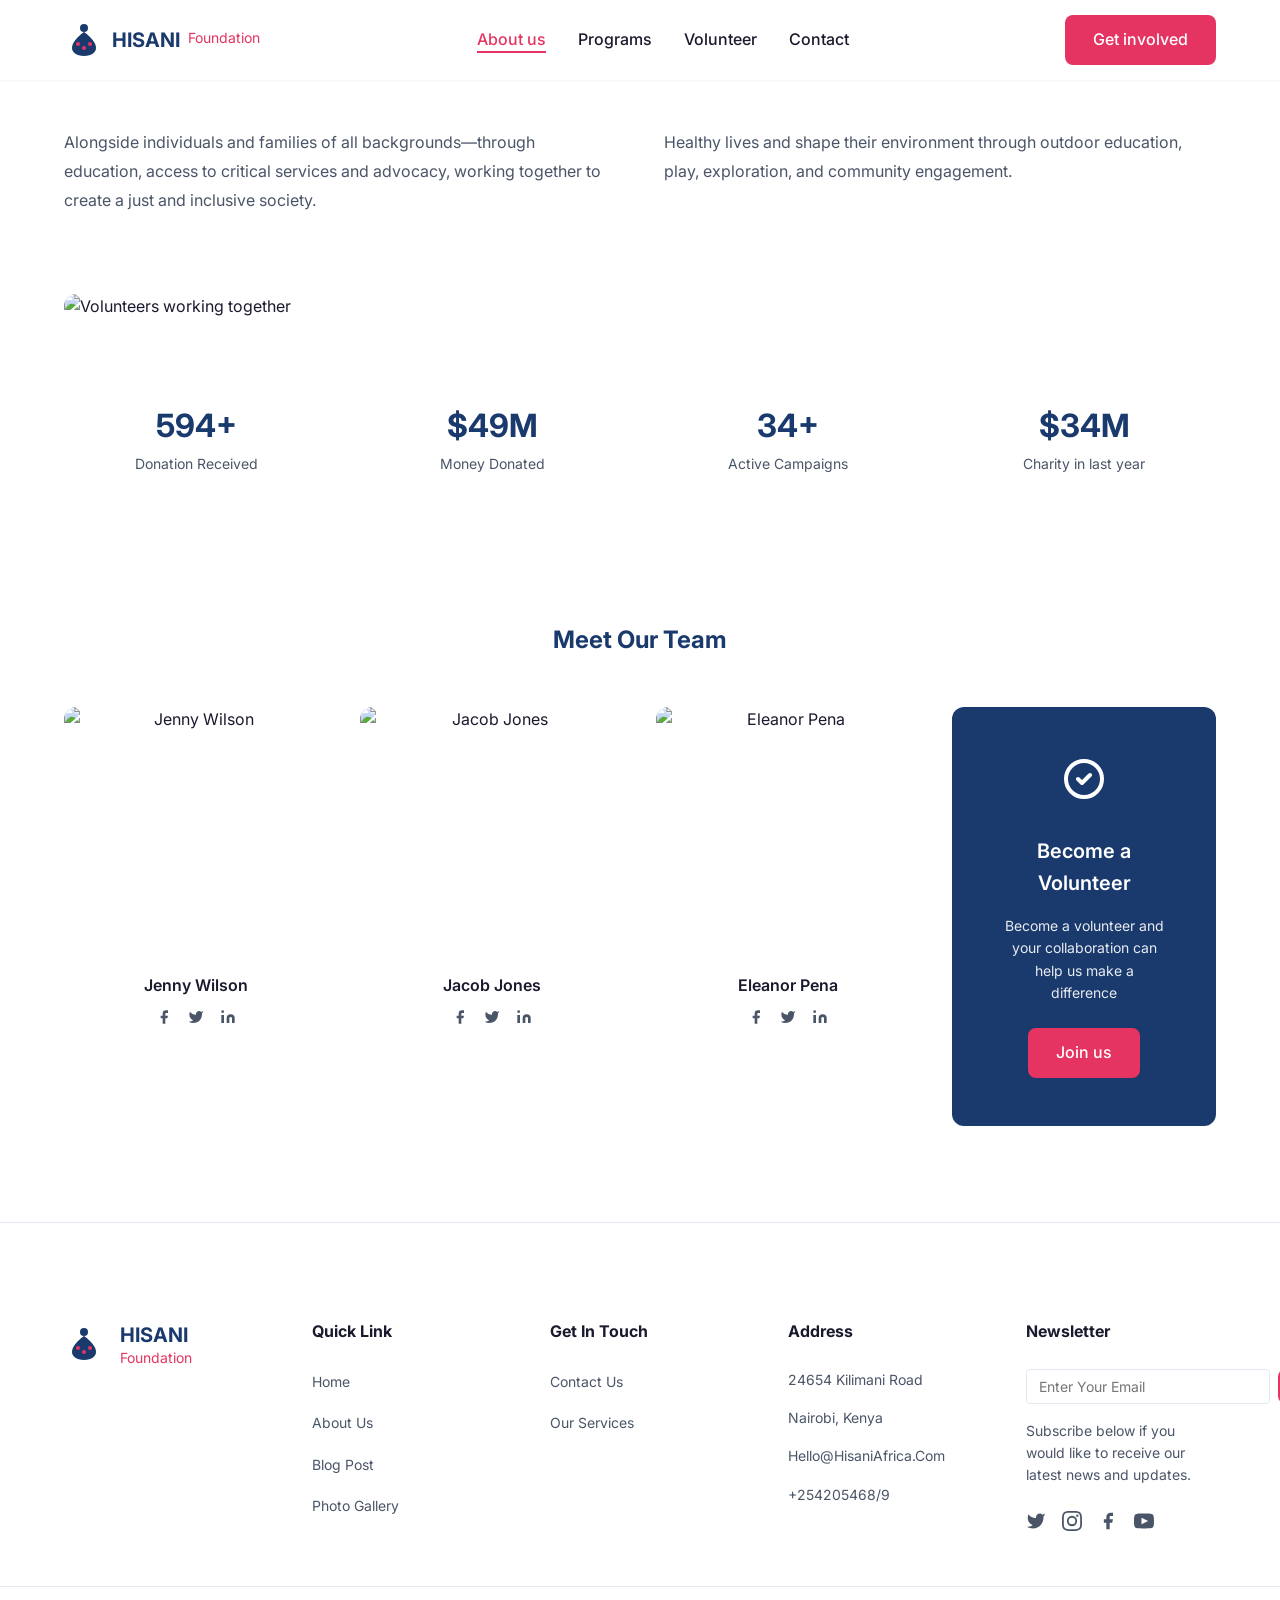
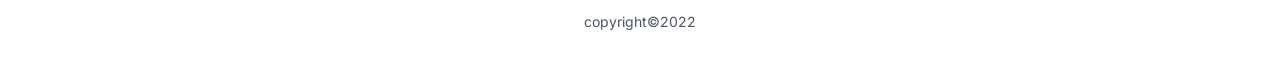
==== commit 9e6dc879: "test" ====
--- a/about-us.html
+++ b/about-us.html
@@ -13,11 +13,15 @@
   <header class="header">
     <div class="container header-container">
       <a href="index.html" class="logo">
-        <svg class="logo-icon" width="32" height="32" viewBox="0 0 32 32" fill="none" xmlns="http://www.w3.org/2000/svg">
-          <path d="M16 4C12 4 8 8 8 12C8 16 12 20 16 28C20 20 24 16 24 12C24 8 20 4 16 4Z" fill="#E63462"/>
-          <circle cx="16" cy="11" r="3" fill="white"/>
+        <svg class="logo-icon" width="40" height="40" viewBox="0 0 40 40" fill="none" xmlns="http://www.w3.org/2000/svg">
+          <circle cx="20" cy="8" r="4" fill="#1A3A6E"/>
+          <path d="M20 12C20 12 8 20 8 28C8 32 12 36 20 36C28 36 32 32 32 28C32 20 20 12 20 12Z" fill="#1A3A6E"/>
+          <circle cx="14" cy="24" r="2" fill="#E63462"/>
+          <circle cx="20" cy="28" r="2" fill="#E63462"/>
+          <circle cx="26" cy="24" r="2" fill="#E63462"/>
         </svg>
         <span class="logo-text">HISANI</span>
+        <span class="logo-subtext">Foundation</span>
       </a>
       
       <nav class="nav">
@@ -40,143 +44,103 @@
   </header>
 
   <main>
-    <section class="page-hero">
-      <div class="container">
-        <h1 class="page-hero-title">About Us</h1>
-        <p class="page-hero-subtitle">Learn about our mission to transform lives across Africa</p>
-      </div>
-    </section>
-
-    <section class="about-intro">
-      <div class="container about-intro-container">
-        <div class="about-intro-image">
-          <img src="https://images.unsplash.com/photo-1488521787991-ed7bbaae773c?w=600&h=500&fit=crop" alt="Hisani team helping community">
-        </div>
+    <section class="about-intro-section">
+      <div class="container about-intro-grid">
         <div class="about-intro-content">
-          <h2 class="section-title">Our Story</h2>
-          <p>
-            For more than 50 years, the Hisani foundation has supported local, inclusive and positive initiatives in response to needs on the ground in terms of health, education, protection and emergency.
+          <p class="about-text">
+            Alongside individuals and families of all backgrounds—through education, access to critical services and advocacy, working together to create a just and inclusive society.
           </p>
-          <p>
-            Hisani works to keep children off the streets and from abusive homes and situations. We aim to give them a home and an education. We have about 3.6M Orphans who are unloved and unwanted, so we try everyday to make their lives a little more easy.
+        </div>
+        <div class="about-intro-content">
+          <p class="about-text">
+            Healthy lives and shape their environment through outdoor education, play, exploration, and community engagement.
           </p>
-          <p>
-            Our name "Hisani" means "charity" in Swahili, reflecting our deep connection to the African communities we serve and our commitment to compassionate giving.
-          </p>
-        </div>
-      </div>
-    </section>
-
-    <section class="mission-vision">
-      <div class="container">
-        <div class="mission-vision-grid">
-          <div class="mission-card">
-            <div class="mission-icon">
-              <svg width="48" height="48" viewBox="0 0 24 24" fill="none" xmlns="http://www.w3.org/2000/svg">
-                <path d="M12 22C17.5228 22 22 17.5228 22 12C22 6.47715 17.5228 2 12 2C6.47715 2 2 6.47715 2 12C2 17.5228 6.47715 22 12 22Z" stroke="#E63462" stroke-width="2"/>
-                <path d="M12 16V12M12 8H12.01" stroke="#E63462" stroke-width="2" stroke-linecap="round"/>
-              </svg>
-            </div>
-            <h3>Our Mission</h3>
-            <p>To provide sustainable support to vulnerable African communities through education, healthcare, shelter, and emergency aid, empowering individuals to build better futures.</p>
-          </div>
-          
-          <div class="mission-card">
-            <div class="mission-icon">
-              <svg width="48" height="48" viewBox="0 0 24 24" fill="none" xmlns="http://www.w3.org/2000/svg">
-                <path d="M2 12C2 12 5 5 12 5C19 5 22 12 22 12C22 12 19 19 12 19C5 19 2 12 2 12Z" stroke="#E63462" stroke-width="2"/>
-                <circle cx="12" cy="12" r="3" stroke="#E63462" stroke-width="2"/>
-              </svg>
-            </div>
-            <h3>Our Vision</h3>
-            <p>A world where every child has access to education, healthcare, and a loving home. We envision thriving African communities free from poverty and filled with opportunity.</p>
-          </div>
-          
-          <div class="mission-card">
-            <div class="mission-icon">
-              <svg width="48" height="48" viewBox="0 0 24 24" fill="none" xmlns="http://www.w3.org/2000/svg">
-                <path d="M12 2L15.09 8.26L22 9.27L17 14.14L18.18 21.02L12 17.77L5.82 21.02L7 14.14L2 9.27L8.91 8.26L12 2Z" stroke="#E63462" stroke-width="2"/>
-              </svg>
-            </div>
-            <h3>Our Values</h3>
-            <p>Compassion, integrity, transparency, and community drive everything we do. We believe in sustainable change through partnership and local empowerment.</p>
-          </div>
-        </div>
-      </div>
-    </section>
-
-    <section class="stats">
-      <div class="container">
-        <h2 class="section-title text-center">Our Impact in Numbers</h2>
+        </div>
+      </div>
+    </section>
+
+    <section class="about-image-section">
+      <div class="container">
+        <div class="about-large-image">
+          <img src="https://images.unsplash.com/photo-1559027615-cd4628902d4a?w=800&h=400&fit=crop" alt="Volunteers working together">
+        </div>
+      </div>
+    </section>
+
+    <section class="about-stats">
+      <div class="container">
         <div class="stats-grid">
           <div class="stat-item">
-            <span class="stat-number">50+</span>
-            <span class="stat-label">Years of Service</span>
-          </div>
-          <div class="stat-item">
-            <span class="stat-number">3.6M</span>
-            <span class="stat-label">Orphans Supported</span>
-          </div>
-          <div class="stat-item">
-            <span class="stat-number">2000+</span>
-            <span class="stat-label">Children Helped Monthly</span>
-          </div>
-          <div class="stat-item">
-            <span class="stat-number">15</span>
-            <span class="stat-label">Countries Reached</span>
-          </div>
-        </div>
-      </div>
-    </section>
-
-    <section class="team">
-      <div class="container">
-        <h2 class="section-title text-center">Our Leadership Team</h2>
-        <p class="section-subtitle text-center">Meet the dedicated people behind Hisani's mission</p>
+            <span class="stat-number">594+</span>
+            <span class="stat-label">Donation Received</span>
+          </div>
+          <div class="stat-item">
+            <span class="stat-number">$49M</span>
+            <span class="stat-label">Money Donated</span>
+          </div>
+          <div class="stat-item">
+            <span class="stat-number">34+</span>
+            <span class="stat-label">Active Campaigns</span>
+          </div>
+          <div class="stat-item">
+            <span class="stat-number">$34M</span>
+            <span class="stat-label">Charity in last year</span>
+          </div>
+        </div>
+      </div>
+    </section>
+
+    <section class="team-section">
+      <div class="container">
+        <h2 class="team-heading">Meet Our Team</h2>
         
         <div class="team-grid">
           <div class="team-card">
             <div class="team-image">
-              <img src="https://images.unsplash.com/photo-1573497019940-1c28c88b4f3e?w=300&h=300&fit=crop" alt="Sarah Kimani">
-            </div>
-            <h4 class="team-name">Sarah Kimani</h4>
-            <p class="team-role">Executive Director</p>
-          </div>
-          
+              <img src="https://images.unsplash.com/photo-1531123897727-8f129e1688ce?w=300&h=350&fit=crop" alt="Jenny Wilson">
+            </div>
+            <h4 class="team-name">Jenny Wilson</h4>
+            <div class="team-social">
+              <a href="#" aria-label="Facebook"><svg width="16" height="16" viewBox="0 0 24 24" fill="currentColor"><path d="M18 2h-3a5 5 0 0 0-5 5v3H7v4h3v8h4v-8h3l1-4h-4V7a1 1 0 0 1 1-1h3z"/></svg></a>
+              <a href="#" aria-label="Twitter"><svg width="16" height="16" viewBox="0 0 24 24" fill="currentColor"><path d="M23 3a10.9 10.9 0 0 1-3.14 1.53 4.48 4.48 0 0 0-7.86 3v1A10.66 10.66 0 0 1 3 4s-4 9 5 13a11.64 11.64 0 0 1-7 2c9 5 20 0 20-11.5a4.5 4.5 0 0 0-.08-.83A7.72 7.72 0 0 0 23 3z"/></svg></a>
+              <a href="#" aria-label="LinkedIn"><svg width="16" height="16" viewBox="0 0 24 24" fill="currentColor"><path d="M16 8a6 6 0 0 1 6 6v7h-4v-7a2 2 0 0 0-2-2 2 2 0 0 0-2 2v7h-4v-7a6 6 0 0 1 6-6z"/><rect x="2" y="9" width="4" height="12"/><circle cx="4" cy="4" r="2"/></svg></a>
+            </div>
+          </div>
+
           <div class="team-card">
             <div class="team-image">
-              <img src="https://images.unsplash.com/photo-1472099645785-5658abf4ff4e?w=300&h=300&fit=crop" alt="James Ochieng">
-            </div>
-            <h4 class="team-name">James Ochieng</h4>
-            <p class="team-role">Programs Director</p>
-          </div>
-          
+              <img src="https://images.unsplash.com/photo-1507003211169-0a1dd7228f2d?w=300&h=350&fit=crop" alt="Jacob Jones">
+            </div>
+            <h4 class="team-name">Jacob Jones</h4>
+            <div class="team-social">
+              <a href="#" aria-label="Facebook"><svg width="16" height="16" viewBox="0 0 24 24" fill="currentColor"><path d="M18 2h-3a5 5 0 0 0-5 5v3H7v4h3v8h4v-8h3l1-4h-4V7a1 1 0 0 1 1-1h3z"/></svg></a>
+              <a href="#" aria-label="Twitter"><svg width="16" height="16" viewBox="0 0 24 24" fill="currentColor"><path d="M23 3a10.9 10.9 0 0 1-3.14 1.53 4.48 4.48 0 0 0-7.86 3v1A10.66 10.66 0 0 1 3 4s-4 9 5 13a11.64 11.64 0 0 1-7 2c9 5 20 0 20-11.5a4.5 4.5 0 0 0-.08-.83A7.72 7.72 0 0 0 23 3z"/></svg></a>
+              <a href="#" aria-label="LinkedIn"><svg width="16" height="16" viewBox="0 0 24 24" fill="currentColor"><path d="M16 8a6 6 0 0 1 6 6v7h-4v-7a2 2 0 0 0-2-2 2 2 0 0 0-2 2v7h-4v-7a6 6 0 0 1 6-6z"/><rect x="2" y="9" width="4" height="12"/><circle cx="4" cy="4" r="2"/></svg></a>
+            </div>
+          </div>
+
           <div class="team-card">
             <div class="team-image">
-              <img src="https://images.unsplash.com/photo-1580489944761-15a19d654956?w=300&h=300&fit=crop" alt="Grace Wanjiku">
-            </div>
-            <h4 class="team-name">Grace Wanjiku</h4>
-            <p class="team-role">Volunteer Coordinator</p>
-          </div>
-          
-          <div class="team-card">
-            <div class="team-image">
-              <img src="https://images.unsplash.com/photo-1507003211169-0a1dd7228f2d?w=300&h=300&fit=crop" alt="David Mwangi">
-            </div>
-            <h4 class="team-name">David Mwangi</h4>
-            <p class="team-role">Finance Manager</p>
-          </div>
-        </div>
-      </div>
-    </section>
-
-    <section class="cta">
-      <div class="container cta-container">
-        <h2>Ready to Make a Difference?</h2>
-        <p>Join thousands of people who are already transforming lives across Africa.</p>
-        <div class="cta-buttons">
-          <a href="contact.html" class="btn btn-primary">Get Involved</a>
-          <a href="programs.html" class="btn btn-outline-white">View Programs</a>
+              <img src="https://images.unsplash.com/photo-1494790108377-be9c29b29330?w=300&h=350&fit=crop" alt="Eleanor Pena">
+            </div>
+            <h4 class="team-name">Eleanor Pena</h4>
+            <div class="team-social">
+              <a href="#" aria-label="Facebook"><svg width="16" height="16" viewBox="0 0 24 24" fill="currentColor"><path d="M18 2h-3a5 5 0 0 0-5 5v3H7v4h3v8h4v-8h3l1-4h-4V7a1 1 0 0 1 1-1h3z"/></svg></a>
+              <a href="#" aria-label="Twitter"><svg width="16" height="16" viewBox="0 0 24 24" fill="currentColor"><path d="M23 3a10.9 10.9 0 0 1-3.14 1.53 4.48 4.48 0 0 0-7.86 3v1A10.66 10.66 0 0 1 3 4s-4 9 5 13a11.64 11.64 0 0 1-7 2c9 5 20 0 20-11.5a4.5 4.5 0 0 0-.08-.83A7.72 7.72 0 0 0 23 3z"/></svg></a>
+              <a href="#" aria-label="LinkedIn"><svg width="16" height="16" viewBox="0 0 24 24" fill="currentColor"><path d="M16 8a6 6 0 0 1 6 6v7h-4v-7a2 2 0 0 0-2-2 2 2 0 0 0-2 2v7h-4v-7a6 6 0 0 1 6-6z"/><rect x="2" y="9" width="4" height="12"/><circle cx="4" cy="4" r="2"/></svg></a>
+            </div>
+          </div>
+
+          <div class="volunteer-card">
+            <div class="volunteer-card-icon">
+              <svg width="48" height="48" viewBox="0 0 24 24" fill="none" xmlns="http://www.w3.org/2000/svg">
+                <path d="M9 12L11 14L15 10M21 12C21 16.9706 16.9706 21 12 21C7.02944 21 3 16.9706 3 12C3 7.02944 7.02944 3 12 3C16.9706 3 21 7.02944 21 12Z" stroke="white" stroke-width="2" stroke-linecap="round" stroke-linejoin="round"/>
+              </svg>
+            </div>
+            <h3 class="volunteer-card-title">Become a Volunteer</h3>
+            <p class="volunteer-card-text">Become a volunteer and your collaboration can help us make a difference</p>
+            <a href="volunteer.html" class="btn btn-primary volunteer-card-btn">Join us</a>
+          </div>
         </div>
       </div>
     </section>
@@ -185,68 +149,69 @@
   <footer class="footer">
     <div class="container footer-container">
       <div class="footer-brand">
-        <a href="index.html" class="logo">
-          <svg class="logo-icon" width="32" height="32" viewBox="0 0 32 32" fill="none" xmlns="http://www.w3.org/2000/svg">
-            <path d="M16 4C12 4 8 8 8 12C8 16 12 20 16 28C20 20 24 16 24 12C24 8 20 4 16 4Z" fill="#E63462"/>
-            <circle cx="16" cy="11" r="3" fill="white"/>
+        <a href="index.html" class="footer-logo">
+          <svg class="logo-icon" width="40" height="40" viewBox="0 0 40 40" fill="none" xmlns="http://www.w3.org/2000/svg">
+            <circle cx="20" cy="8" r="4" fill="#1A3A6E"/>
+            <path d="M20 12C20 12 8 20 8 28C8 32 12 36 20 36C28 36 32 32 32 28C32 20 20 12 20 12Z" fill="#1A3A6E"/>
+            <circle cx="14" cy="24" r="2" fill="#E63462"/>
+            <circle cx="20" cy="28" r="2" fill="#E63462"/>
+            <circle cx="26" cy="24" r="2" fill="#E63462"/>
           </svg>
-          <span class="logo-text">HISANI</span>
+          <div class="footer-logo-text">
+            <span class="logo-text">HISANI</span>
+            <span class="logo-subtext">Foundation</span>
+          </div>
         </a>
-        <p class="footer-description">
-          Transforming lives through compassion, dedication, and community support across Africa.
-        </p>
-      </div>
-      
+      </div>
+
       <div class="footer-links">
-        <h4>Quick Links</h4>
-        <ul>
-          <li><a href="about-us.html">About Us</a></li>
-          <li><a href="programs.html">Programs</a></li>
-          <li><a href="volunteer.html">Volunteer</a></li>
-          <li><a href="contact.html">Contact</a></li>
-        </ul>
-      </div>
-      
-      <div class="footer-links">
-        <h4>Programs</h4>
-        <ul>
-          <li><a href="programs.html#education">Education</a></li>
-          <li><a href="programs.html#healthcare">Healthcare</a></li>
-          <li><a href="programs.html#shelter">Shelter</a></li>
-          <li><a href="programs.html#emergency">Emergency Aid</a></li>
-        </ul>
-      </div>
-      
-      <div class="footer-social">
-        <h4>Follow Us</h4>
-        <div class="social-links">
-          <a href="#" aria-label="Facebook">
-            <svg width="24" height="24" viewBox="0 0 24 24" fill="currentColor">
-              <path d="M24 12.073c0-6.627-5.373-12-12-12s-12 5.373-12 12c0 5.99 4.388 10.954 10.125 11.854v-8.385H7.078v-3.47h3.047V9.43c0-3.007 1.792-4.669 4.533-4.669 1.312 0 2.686.235 2.686.235v2.953H15.83c-1.491 0-1.956.925-1.956 1.874v2.25h3.328l-.532 3.47h-2.796v8.385C19.612 23.027 24 18.062 24 12.073z"/>
-            </svg>
-          </a>
-          <a href="#" aria-label="Twitter">
-            <svg width="24" height="24" viewBox="0 0 24 24" fill="currentColor">
-              <path d="M23.953 4.57a10 10 0 01-2.825.775 4.958 4.958 0 002.163-2.723c-.951.555-2.005.959-3.127 1.184a4.92 4.92 0 00-8.384 4.482C7.69 8.095 4.067 6.13 1.64 3.162a4.822 4.822 0 00-.666 2.475c0 1.71.87 3.213 2.188 4.096a4.904 4.904 0 01-2.228-.616v.06a4.923 4.923 0 003.946 4.827 4.996 4.996 0 01-2.212.085 4.936 4.936 0 004.604 3.417 9.867 9.867 0 01-6.102 2.105c-.39 0-.779-.023-1.17-.067a13.995 13.995 0 007.557 2.209c9.053 0 13.998-7.496 13.998-13.985 0-.21 0-.42-.015-.63A9.935 9.935 0 0024 4.59z"/>
-            </svg>
-          </a>
-          <a href="#" aria-label="Instagram">
-            <svg width="24" height="24" viewBox="0 0 24 24" fill="currentColor">
-              <path d="M12 2.163c3.204 0 3.584.012 4.85.07 3.252.148 4.771 1.691 4.919 4.919.058 1.265.069 1.645.069 4.849 0 3.205-.012 3.584-.069 4.849-.149 3.225-1.664 4.771-4.919 4.919-1.266.058-1.644.07-4.85.07-3.204 0-3.584-.012-4.849-.07-3.26-.149-4.771-1.699-4.919-4.92-.058-1.265-.07-1.644-.07-4.849 0-3.204.013-3.583.07-4.849.149-3.227 1.664-4.771 4.919-4.919 1.266-.057 1.645-.069 4.849-.069zm0-2.163c-3.259 0-3.667.014-4.947.072-4.358.2-6.78 2.618-6.98 6.98-.059 1.281-.073 1.689-.073 4.948 0 3.259.014 3.668.072 4.948.2 4.358 2.618 6.78 6.98 6.98 1.281.058 1.689.072 4.948.072 3.259 0 3.668-.014 4.948-.072 4.354-.2 6.782-2.618 6.979-6.98.059-1.28.073-1.689.073-4.948 0-3.259-.014-3.667-.072-4.947-.196-4.354-2.617-6.78-6.979-6.98-1.281-.059-1.69-.073-4.949-.073zm0 5.838c-3.403 0-6.162 2.759-6.162 6.162s2.759 6.163 6.162 6.163 6.162-2.759 6.162-6.163c0-3.403-2.759-6.162-6.162-6.162zm0 10.162c-2.209 0-4-1.79-4-4 0-2.209 1.791-4 4-4s4 1.791 4 4c0 2.21-1.791 4-4 4zm6.406-11.845c-.796 0-1.441.645-1.441 1.44s.645 1.44 1.441 1.44c.795 0 1.439-.645 1.439-1.44s-.644-1.44-1.439-1.44z"/>
-            </svg>
-          </a>
-          <a href="#" aria-label="LinkedIn">
-            <svg width="24" height="24" viewBox="0 0 24 24" fill="currentColor">
-              <path d="M20.447 20.452h-3.554v-5.569c0-1.328-.027-3.037-1.852-3.037-1.853 0-2.136 1.445-2.136 2.939v5.667H9.351V9h3.414v1.561h.046c.477-.9 1.637-1.85 3.37-1.85 3.601 0 4.267 2.37 4.267 5.455v6.286zM5.337 7.433c-1.144 0-2.063-.926-2.063-2.065 0-1.138.92-2.063 2.063-2.063 1.14 0 2.064.925 2.064 2.063 0 1.139-.925 2.065-2.064 2.065zm1.782 13.019H3.555V9h3.564v11.452zM22.225 0H1.771C.792 0 0 .774 0 1.729v20.542C0 23.227.792 24 1.771 24h20.451C23.2 24 24 23.227 24 22.271V1.729C24 .774 23.2 0 22.222 0h.003z"/>
-            </svg>
-          </a>
+        <div class="footer-column">
+          <h4 class="footer-title">Quick Link</h4>
+          <ul class="footer-list">
+            <li><a href="index.html">Home</a></li>
+            <li><a href="about-us.html">About Us</a></li>
+            <li><a href="programs.html">Blog Post</a></li>
+            <li><a href="programs.html">Photo Gallery</a></li>
+          </ul>
+        </div>
+
+        <div class="footer-column">
+          <h4 class="footer-title">Get In Touch</h4>
+          <ul class="footer-list">
+            <li><a href="contact.html">Contact Us</a></li>
+            <li><a href="programs.html">Our Services</a></li>
+          </ul>
+        </div>
+
+        <div class="footer-column">
+          <h4 class="footer-title">Address</h4>
+          <ul class="footer-list footer-address">
+            <li>24654 Kilimani Road</li>
+            <li>Nairobi, Kenya</li>
+            <li><a href="mailto:Hello@HisaniAfrica.Com">Hello@HisaniAfrica.Com</a></li>
+            <li><a href="tel:+254205468/9">+254205468/9</a></li>
+          </ul>
+        </div>
+
+        <div class="footer-column footer-newsletter">
+          <h4 class="footer-title">Newsletter</h4>
+          <form class="newsletter-form">
+            <input type="email" placeholder="Enter Your Email" class="newsletter-input">
+            <button type="submit" class="btn btn-primary newsletter-btn">Subscribe</button>
+          </form>
+          <p class="newsletter-text">Subscribe below if you would like to receive our latest news and updates.</p>
+          <div class="footer-social">
+            <a href="#" aria-label="Twitter"><svg width="20" height="20" viewBox="0 0 24 24" fill="currentColor"><path d="M23 3a10.9 10.9 0 0 1-3.14 1.53 4.48 4.48 0 0 0-7.86 3v1A10.66 10.66 0 0 1 3 4s-4 9 5 13a11.64 11.64 0 0 1-7 2c9 5 20 0 20-11.5a4.5 4.5 0 0 0-.08-.83A7.72 7.72 0 0 0 23 3z"/></svg></a>
+            <a href="#" aria-label="Instagram"><svg width="20" height="20" viewBox="0 0 24 24" fill="currentColor"><path d="M12 2.163c3.204 0 3.584.012 4.85.07 3.252.148 4.771 1.691 4.919 4.919.058 1.265.069 1.645.069 4.849 0 3.205-.012 3.584-.069 4.849-.149 3.225-1.664 4.771-4.919 4.919-1.266.058-1.644.07-4.85.07-3.204 0-3.584-.012-4.849-.07-3.26-.149-4.771-1.699-4.919-4.92-.058-1.265-.07-1.644-.07-4.849 0-3.204.013-3.583.07-4.849.149-3.227 1.664-4.771 4.919-4.919 1.266-.057 1.645-.069 4.849-.069zM12 0C8.741 0 8.333.014 7.053.072 2.695.272.273 2.69.073 7.052.014 8.333 0 8.741 0 12c0 3.259.014 3.668.072 4.948.2 4.358 2.618 6.78 6.98 6.98C8.333 23.986 8.741 24 12 24c3.259 0 3.668-.014 4.948-.072 4.354-.2 6.782-2.618 6.979-6.98.059-1.28.073-1.689.073-4.948 0-3.259-.014-3.667-.072-4.947-.196-4.354-2.617-6.78-6.979-6.98C15.668.014 15.259 0 12 0zm0 5.838a6.162 6.162 0 1 0 0 12.324 6.162 6.162 0 0 0 0-12.324zM12 16a4 4 0 1 1 0-8 4 4 0 0 1 0 8zm6.406-11.845a1.44 1.44 0 1 0 0 2.881 1.44 1.44 0 0 0 0-2.881z"/></svg></a>
+            <a href="#" aria-label="Facebook"><svg width="20" height="20" viewBox="0 0 24 24" fill="currentColor"><path d="M18 2h-3a5 5 0 0 0-5 5v3H7v4h3v8h4v-8h3l1-4h-4V7a1 1 0 0 1 1-1h3z"/></svg></a>
+            <a href="#" aria-label="YouTube"><svg width="20" height="20" viewBox="0 0 24 24" fill="currentColor"><path d="M19.615 3.184c-3.604-.246-11.631-.245-15.23 0-3.897.266-4.356 2.62-4.385 8.816.029 6.185.484 8.549 4.385 8.816 3.6.245 11.626.246 15.23 0 3.897-.266 4.356-2.62 4.385-8.816-.029-6.185-.484-8.549-4.385-8.816zm-10.615 12.816v-8l8 3.993-8 4.007z"/></svg></a>
+          </div>
         </div>
       </div>
     </div>
-    
     <div class="footer-bottom">
       <div class="container">
-        <p>&copy; 2026 Hisani. All rights reserved.</p>
+        <p>copyright©2022</p>
       </div>
     </div>
   </footer>
--- a/css/styles.css
+++ b/css/styles.css
@@ -1,17 +1,14 @@
-
 :root {
-  
   --color-primary: #E63462;
   --color-primary-hover: #d42a56;
   --color-dark: #0D1B2A;
   --color-dark-secondary: #1A1A2E;
+  --color-navy: #1A3A6E;
   --color-white: #FFFFFF;
   --color-off-white: #F8F8F8;
   --color-gray: #4A5568;
   --color-gray-light: #E2E8F0;
   --color-gold: #F5A623;
-  
-  
   --font-family: 'Inter', -apple-system, BlinkMacSystemFont, 'Segoe UI', Roboto, sans-serif;
   --font-size-base: 16px;
   --font-size-sm: 0.875rem;
@@ -21,8 +18,6 @@
   --font-size-3xl: 2rem;
   --font-size-4xl: 2.5rem;
   --font-size-5xl: 3rem;
-  
-  
   --spacing-xs: 0.5rem;
   --spacing-sm: 1rem;
   --spacing-md: 1.5rem;
@@ -30,28 +25,19 @@
   --spacing-xl: 3rem;
   --spacing-2xl: 4rem;
   --spacing-3xl: 6rem;
-  
-  
   --container-max-width: 1200px;
   --header-height: 80px;
-  
-  
   --transition-fast: 0.2s ease;
   --transition-normal: 0.3s ease;
-  
-  
   --shadow-sm: 0 1px 2px rgba(0, 0, 0, 0.05);
   --shadow-md: 0 4px 6px rgba(0, 0, 0, 0.1);
   --shadow-lg: 0 10px 25px rgba(0, 0, 0, 0.15);
-  
-  
   --radius-sm: 4px;
   --radius-md: 8px;
   --radius-lg: 12px;
   --radius-xl: 20px;
   --radius-full: 9999px;
 }
-
 
 *,
 *::before,
@@ -100,11 +86,11 @@
 }
 
 input,
-textarea {
+textarea,
+select {
   font-family: inherit;
   font-size: inherit;
 }
-
 
 .container {
   width: 100%;
@@ -133,7 +119,6 @@
   color: var(--color-gray);
   margin-bottom: var(--spacing-xl);
 }
-
 
 .btn {
   display: inline-flex;
@@ -145,11 +130,13 @@
   border-radius: var(--radius-md);
   transition: all var(--transition-fast);
   white-space: nowrap;
+  cursor: pointer;
 }
 
 .btn-primary {
   background-color: var(--color-primary);
   color: var(--color-white);
+  border: none;
 }
 
 .btn-primary:hover {
@@ -178,10 +165,33 @@
   color: var(--color-white);
 }
 
+.btn-outline-white {
+  background-color: transparent;
+  border: 2px solid var(--color-white);
+  color: var(--color-dark-secondary);
+  background-color: var(--color-white);
+}
+
+.btn-outline-white:hover {
+  background-color: var(--color-off-white);
+}
+
+.btn-donate {
+  background-color: transparent;
+  border: 2px solid var(--color-primary);
+  color: var(--color-primary);
+  padding: 0.5rem 1rem;
+  font-size: var(--font-size-sm);
+}
+
+.btn-donate:hover {
+  background-color: var(--color-primary);
+  color: var(--color-white);
+}
+
 .btn-full {
   width: 100%;
 }
-
 
 .header {
   position: fixed;
@@ -204,19 +214,25 @@
 .logo {
   display: flex;
   align-items: center;
-  gap: var(--spacing-xs);
+  gap: 0.5rem;
 }
 
 .logo-icon {
-  width: 32px;
-  height: 32px;
+  width: 40px;
+  height: 40px;
 }
 
 .logo-text {
-  font-size: var(--font-size-lg);
+  font-size: var(--font-size-xl);
   font-weight: 700;
-  color: var(--color-dark-secondary);
-  letter-spacing: 1px;
+  color: var(--color-navy);
+}
+
+.logo-subtext {
+  font-size: var(--font-size-sm);
+  color: var(--color-primary);
+  display: block;
+  margin-top: -4px;
 }
 
 .nav {
@@ -230,86 +246,78 @@
 }
 
 .nav-link {
-  font-size: var(--font-size-sm);
   font-weight: 500;
-  color: var(--color-gray);
-  transition: color var(--transition-fast);
-}
-
-.nav-link:hover {
+  color: var(--color-dark-secondary);
+  position: relative;
+}
+
+.nav-link:hover,
+.nav-link.active {
   color: var(--color-primary);
 }
 
-.header .btn {
+.nav-link::after {
+  content: '';
+  position: absolute;
+  bottom: -4px;
+  left: 0;
+  width: 0;
+  height: 2px;
+  background-color: var(--color-primary);
+  transition: width var(--transition-fast);
+}
+
+.nav-link:hover::after,
+.nav-link.active::after {
+  width: 100%;
+}
+
+.header .btn-primary {
   display: none;
 }
-
 
 .mobile-menu-btn {
   display: flex;
   flex-direction: column;
   gap: 5px;
-  padding: 5px;
+  padding: 10px;
 }
 
 .mobile-menu-btn span {
-  display: block;
   width: 25px;
   height: 2px;
   background-color: var(--color-dark-secondary);
   transition: all var(--transition-fast);
 }
 
-.mobile-menu-btn.active span:nth-child(1) {
-  transform: rotate(45deg) translate(5px, 5px);
-}
-
-.mobile-menu-btn.active span:nth-child(2) {
-  opacity: 0;
-}
-
-.mobile-menu-btn.active span:nth-child(3) {
-  transform: rotate(-45deg) translate(5px, -5px);
-}
-
-
-.nav.active {
-  display: block;
-  position: absolute;
-  top: var(--header-height);
-  left: 0;
-  right: 0;
-  background-color: var(--color-white);
-  box-shadow: var(--shadow-md);
-  padding: var(--spacing-md);
-}
-
-.nav.active .nav-list {
-  flex-direction: column;
-  gap: var(--spacing-sm);
-}
-
-.nav.active .nav-link {
-  display: block;
-  padding: var(--spacing-sm);
-  font-size: var(--font-size-base);
-}
-
+@media (min-width: 768px) {
+  .nav {
+    display: block;
+  }
+  
+  .header .btn-primary {
+    display: inline-flex;
+  }
+  
+  .mobile-menu-btn {
+    display: none;
+  }
+}
+
+main {
+  padding-top: var(--header-height);
+}
 
 .hero {
-  padding-top: calc(var(--header-height) + var(--spacing-xl));
-  padding-bottom: var(--spacing-2xl);
-  background-color: var(--color-white);
+  padding: var(--spacing-3xl) 0;
+  background-color: var(--color-off-white);
 }
 
 .hero-container {
-  display: flex;
-  flex-direction: column;
+  display: grid;
+  grid-template-columns: 1fr;
   gap: var(--spacing-xl);
-}
-
-.hero-content {
-  text-align: center;
+  align-items: center;
 }
 
 .hero-title {
@@ -321,12 +329,9 @@
 }
 
 .hero-description {
-  font-size: var(--font-size-base);
+  font-size: var(--font-size-lg);
   color: var(--color-gray);
   margin-bottom: var(--spacing-lg);
-  max-width: 400px;
-  margin-left: auto;
-  margin-right: auto;
 }
 
 .hero-image {
@@ -334,82 +339,57 @@
 }
 
 .hero-img {
+  border-radius: var(--radius-lg);
   width: 100%;
-  border-radius: var(--radius-lg);
-  object-fit: cover;
 }
 
 .hero-card {
   position: absolute;
   bottom: -20px;
-  right: 10px;
-  background-color: var(--color-white);
-  padding: var(--spacing-sm) var(--spacing-md);
+  left: 20px;
+  background: var(--color-white);
+  padding: var(--spacing-sm);
   border-radius: var(--radius-md);
   box-shadow: var(--shadow-lg);
   display: flex;
   align-items: center;
   gap: var(--spacing-sm);
-  max-width: 220px;
+  max-width: 250px;
 }
 
 .hero-card-icon {
   flex-shrink: 0;
-  width: 40px;
-  height: 40px;
-  background-color: var(--color-gold);
-  border-radius: var(--radius-full);
-  display: flex;
-  align-items: center;
-  justify-content: center;
-}
-
-.hero-card-icon svg {
-  width: 20px;
-  height: 20px;
 }
 
 .hero-card-text {
   font-size: var(--font-size-sm);
-  color: var(--color-dark-secondary);
-  line-height: 1.4;
-}
-
-
-.about {
-  background-color: var(--color-dark);
-  padding: var(--spacing-3xl) 0;
-  text-align: center;
-}
-
-.about-container {
-  max-width: 800px;
-}
-
-.about-title {
-  font-size: var(--font-size-2xl);
-  font-weight: 700;
-  color: var(--color-white);
-  margin-bottom: var(--spacing-lg);
-}
-
-.about-text {
-  font-size: var(--font-size-base);
-  color: rgba(255, 255, 255, 0.85);
-  line-height: 1.8;
-  margin-bottom: var(--spacing-lg);
-}
-
+}
+
+@media (min-width: 768px) {
+  .hero-container {
+    grid-template-columns: 1fr 1fr;
+  }
+  
+  .hero-title {
+    font-size: var(--font-size-4xl);
+  }
+}
+
+@media (min-width: 1024px) {
+  .hero-title {
+    font-size: var(--font-size-5xl);
+  }
+}
 
 .impact {
   padding: var(--spacing-3xl) 0;
-  background-color: var(--color-off-white);
 }
 
 .impact-container {
-  display: flex;
-  flex-direction: column;
+  display: grid;
+  grid-template-columns: 1fr;
   gap: var(--spacing-xl);
+  align-items: center;
 }
 
 .impact-title {
@@ -419,650 +399,660 @@
 }
 
 .impact-description {
-  font-size: var(--font-size-base);
   color: var(--color-gray);
   margin-bottom: var(--spacing-sm);
 }
 
 .features {
   margin-top: var(--spacing-lg);
-  display: flex;
-  flex-direction: column;
-  gap: var(--spacing-lg);
 }
 
 .feature {
   display: flex;
   gap: var(--spacing-md);
+  margin-bottom: var(--spacing-lg);
 }
 
 .feature-icon {
-  flex-shrink: 0;
   width: 48px;
   height: 48px;
+  display: flex;
+  align-items: center;
+  justify-content: center;
+  background-color: var(--color-dark-secondary);
+  border-radius: var(--radius-md);
+  flex-shrink: 0;
+}
+
+.feature-icon--pink {
   background-color: var(--color-primary);
-  border-radius: var(--radius-md);
-  display: flex;
-  align-items: center;
-  justify-content: center;
-}
-
-.feature-icon svg {
-  width: 24px;
-  height: 24px;
 }
 
 .feature-title {
   font-size: var(--font-size-lg);
   font-weight: 600;
+  margin-bottom: var(--spacing-xs);
+  color: var(--color-navy);
+}
+
+.feature-text {
+  font-size: var(--font-size-sm);
+  color: var(--color-gray);
+}
+
+.impact-image {
+  display: none;
+}
+
+.impact-img {
+  border-radius: var(--radius-lg);
+  width: 100%;
+  object-fit: cover;
+}
+
+@media (min-width: 768px) {
+  .impact-container {
+    grid-template-columns: 1fr 1fr;
+  }
+  
+  .impact-image {
+    display: block;
+  }
+  
+  .impact-title {
+    font-size: var(--font-size-3xl);
+  }
+}
+
+.programs-hero {
+  position: relative;
+  padding: var(--spacing-3xl) 0;
+  background: linear-gradient(rgba(0, 0, 0, 0.6), rgba(0, 0, 0, 0.6)), 
+              url('https://images.unsplash.com/photo-1488521787991-ed7bbaae773c?w=1200') center/cover;
+  color: var(--color-white);
+  text-align: center;
+}
+
+.programs-hero-title {
+  font-size: var(--font-size-2xl);
+  font-weight: 600;
+  max-width: 600px;
+  margin: 0 auto var(--spacing-lg);
+  font-style: italic;
+}
+
+.programs-hero-buttons {
+  display: flex;
+  gap: var(--spacing-sm);
+  justify-content: center;
+  flex-wrap: wrap;
+}
+
+@media (min-width: 768px) {
+  .programs-hero-title {
+    font-size: var(--font-size-3xl);
+  }
+}
+
+.projects-section {
+  padding: var(--spacing-3xl) 0;
+}
+
+.projects-header {
+  display: flex;
+  justify-content: space-between;
+  align-items: center;
+  margin-bottom: var(--spacing-xl);
+}
+
+.projects-title {
+  font-size: var(--font-size-2xl);
+  font-weight: 700;
   color: var(--color-dark-secondary);
-  margin-bottom: var(--spacing-xs);
-}
-
-.feature-text {
-  font-size: var(--font-size-sm);
-  color: var(--color-gray);
-  line-height: 1.6;
-}
-
-.impact-image {
-  order: -1;
-}
-
-.impact-img {
-  width: 100%;
-  border-radius: var(--radius-lg);
-  object-fit: cover;
-}
-
-
-.programs {
-  padding: var(--spacing-3xl) 0;
-  background-color: var(--color-white);
-}
-
-.programs-grid {
-  display: grid;
+}
+
+.carousel-nav {
+  display: flex;
+  gap: var(--spacing-sm);
+}
+
+.carousel-btn {
+  width: 40px;
+  height: 40px;
+  border-radius: 50%;
+  background-color: var(--color-primary);
+  color: var(--color-white);
+  display: flex;
+  align-items: center;
+  justify-content: center;
+  cursor: pointer;
+  transition: all var(--transition-fast);
+}
+
+.carousel-btn:hover {
+  background-color: var(--color-primary-hover);
+}
+
+.projects-grid {
+  display: grid;
+  grid-template-columns: 1fr;
   gap: var(--spacing-lg);
 }
 
-.program-card {
-  background-color: var(--color-white);
+.project-card {
+  background: var(--color-white);
   border-radius: var(--radius-lg);
   overflow: hidden;
+  box-shadow: var(--shadow-sm);
+  transition: box-shadow var(--transition-fast);
+}
+
+.project-card:hover {
   box-shadow: var(--shadow-md);
-  transition: transform var(--transition-normal), box-shadow var(--transition-normal);
-}
-
-.program-card:hover {
-  transform: translateY(-5px);
-  box-shadow: var(--shadow-lg);
-}
-
-.program-image img {
+}
+
+.project-image img {
   width: 100%;
-  height: 200px;
+  height: 180px;
   object-fit: cover;
 }
 
-.program-content {
+.project-content {
   padding: var(--spacing-md);
 }
 
-.program-title {
+.project-title {
+  font-size: var(--font-size-base);
+  font-weight: 600;
+  margin-bottom: var(--spacing-sm);
+  color: var(--color-dark-secondary);
+  line-height: 1.4;
+}
+
+.project-description {
+  font-size: var(--font-size-sm);
+  color: var(--color-gray);
+  margin-bottom: var(--spacing-sm);
+}
+
+.read-more {
+  color: var(--color-navy);
+  font-weight: 500;
+}
+
+.read-more:hover {
+  color: var(--color-primary);
+}
+
+.project-meta {
+  display: flex;
+  justify-content: space-between;
+  font-size: var(--font-size-sm);
+  color: var(--color-gray);
+  margin-bottom: var(--spacing-sm);
+}
+
+.project-raised {
+  color: var(--color-primary);
+  font-weight: 500;
+}
+
+@media (min-width: 768px) {
+  .projects-grid {
+    grid-template-columns: repeat(2, 1fr);
+  }
+}
+
+@media (min-width: 1024px) {
+  .projects-grid {
+    grid-template-columns: repeat(4, 1fr);
+  }
+}
+
+.project-detail-section {
+  padding: var(--spacing-xl) 0;
+}
+
+.project-detail-image img {
+  width: 100%;
+  max-height: 400px;
+  object-fit: cover;
+  border-radius: var(--radius-lg);
+}
+
+.project-detail-title {
+  font-size: var(--font-size-2xl);
+  font-weight: 700;
+  margin: var(--spacing-lg) 0 var(--spacing-sm);
+  color: var(--color-dark-secondary);
+}
+
+.project-detail-donation {
   font-size: var(--font-size-xl);
   font-weight: 600;
   color: var(--color-dark-secondary);
-  margin-bottom: var(--spacing-xs);
-}
-
-.program-text {
-  font-size: var(--font-size-sm);
-  color: var(--color-gray);
-  margin-bottom: var(--spacing-md);
-}
-
-
-.volunteer {
-  padding: var(--spacing-3xl) 0;
-  background-color: var(--color-off-white);
-}
-
-.volunteer-container {
-  display: flex;
-  flex-direction: column;
-  gap: var(--spacing-xl);
-}
-
-.volunteer-image img {
-  width: 100%;
-  border-radius: var(--radius-lg);
-  object-fit: cover;
-}
-
-.volunteer-text {
-  font-size: var(--font-size-base);
-  color: var(--color-gray);
-  margin-bottom: var(--spacing-md);
-}
-
-.volunteer-benefits {
-  margin-bottom: var(--spacing-lg);
-}
-
-.volunteer-benefits li {
-  position: relative;
-  padding-left: var(--spacing-lg);
+}
+
+.project-divider {
+  margin: var(--spacing-lg) 0;
+  border: none;
+  border-top: 1px solid var(--color-gray-light);
+}
+
+.project-story-title {
+  font-size: var(--font-size-lg);
+  font-weight: 600;
   margin-bottom: var(--spacing-sm);
-  color: var(--color-gray);
-}
-
-.volunteer-benefits li::before {
-  content: "";
-  position: absolute;
-  left: 0;
-  top: 8px;
-  width: 8px;
-  height: 8px;
-  background-color: var(--color-primary);
-  border-radius: var(--radius-full);
-}
-
-
-.contact {
-  padding: var(--spacing-3xl) 0;
-  background-color: var(--color-white);
-}
-
-.contact-container {
-  display: flex;
-  flex-direction: column;
-  gap: var(--spacing-xl);
-}
-
-.contact-text {
-  font-size: var(--font-size-base);
-  color: var(--color-gray);
-  margin-bottom: var(--spacing-lg);
-}
-
-.contact-details {
-  display: flex;
-  flex-direction: column;
-  gap: var(--spacing-md);
-}
-
-.contact-item {
-  display: flex;
-  align-items: flex-start;
-  gap: var(--spacing-md);
-}
-
-.contact-icon {
-  flex-shrink: 0;
+  color: var(--color-dark-secondary);
+}
+
+.project-story-text {
+  color: var(--color-gray);
+  line-height: 1.8;
+}
+
+.project-fundraiser {
+  margin-top: var(--spacing-xl);
+}
+
+.fundraiser-title {
+  font-size: var(--font-size-lg);
+  font-weight: 600;
+  margin-bottom: var(--spacing-sm);
+}
+
+.fundraiser-info {
+  display: flex;
+  align-items: center;
+  gap: var(--spacing-sm);
+}
+
+.fundraiser-avatar {
   width: 48px;
   height: 48px;
   background-color: var(--color-off-white);
+  border-radius: 50%;
+  display: flex;
+  align-items: center;
+  justify-content: center;
+}
+
+.fundraiser-details {
+  display: flex;
+  flex-direction: column;
+}
+
+.fundraiser-name {
+  font-weight: 500;
+}
+
+.fundraiser-verified {
+  font-size: var(--font-size-sm);
+  color: var(--color-gray);
+  display: flex;
+  align-items: center;
+  gap: 4px;
+}
+
+.donate-section {
+  padding: var(--spacing-3xl) 0;
+  background-color: var(--color-off-white);
+}
+
+.donate-container {
+  display: grid;
+  grid-template-columns: 1fr;
+  gap: var(--spacing-xl);
+}
+
+.donate-title,
+.bank-title {
+  font-size: var(--font-size-xl);
+  font-weight: 700;
+  color: var(--color-navy);
+  margin-bottom: var(--spacing-md);
+}
+
+.qr-code {
+  background: var(--color-white);
+  padding: var(--spacing-md);
   border-radius: var(--radius-md);
-  display: flex;
-  align-items: center;
-  justify-content: center;
-}
-
-.contact-item h4 {
+  display: inline-block;
+  margin-bottom: var(--spacing-md);
+}
+
+.qr-text {
+  font-size: var(--font-size-sm);
+  color: var(--color-gray);
+  margin-bottom: var(--spacing-lg);
+}
+
+.payment-title {
   font-size: var(--font-size-base);
   font-weight: 600;
-  color: var(--color-dark-secondary);
-  margin-bottom: 2px;
-}
-
-.contact-item p {
-  font-size: var(--font-size-sm);
-  color: var(--color-gray);
-}
-
-
-.contact-form-wrapper {
-  background-color: var(--color-off-white);
-  padding: var(--spacing-lg);
+  margin-bottom: var(--spacing-sm);
+}
+
+.payment-methods {
+  display: flex;
+  align-items: center;
+  gap: var(--spacing-md);
+  flex-wrap: wrap;
+}
+
+.payment-icon {
+  height: 30px;
+  width: auto;
+}
+
+.payment-mpesa {
+  background: #4CAF50;
+  color: white;
+  padding: 0.25rem 0.75rem;
+  border-radius: var(--radius-sm);
+  font-weight: 600;
+  font-size: var(--font-size-sm);
+}
+
+.bank-subtitle {
+  color: var(--color-gray);
+  margin-bottom: var(--spacing-lg);
+}
+
+.bank-info {
+  margin-bottom: var(--spacing-lg);
+}
+
+.bank-row {
+  display: flex;
+  justify-content: space-between;
+  padding: var(--spacing-sm) 0;
+  border-bottom: 1px solid var(--color-gray-light);
+}
+
+.bank-label {
+  color: var(--color-gray);
+}
+
+.bank-value {
+  font-weight: 500;
+}
+
+.copy-btn {
+  margin-top: var(--spacing-sm);
+}
+
+@media (min-width: 768px) {
+  .donate-container {
+    grid-template-columns: 1fr 1fr;
+  }
+}
+
+.about-intro-section {
+  padding: var(--spacing-xl) 0;
+}
+
+.about-intro-grid {
+  display: grid;
+  grid-template-columns: 1fr;
+  gap: var(--spacing-xl);
+}
+
+.about-text {
+  color: var(--color-gray);
+  line-height: 1.8;
+}
+
+.about-image-section {
+  padding: var(--spacing-lg) 0;
+}
+
+.about-large-image img {
+  width: 100%;
+  max-height: 400px;
+  object-fit: cover;
   border-radius: var(--radius-lg);
 }
 
-.form-group {
-  margin-bottom: var(--spacing-md);
-}
-
-.form-group label {
+.about-stats {
+  padding: var(--spacing-xl) 0;
+}
+
+.stats-grid {
+  display: grid;
+  grid-template-columns: repeat(2, 1fr);
+  gap: var(--spacing-lg);
+  text-align: center;
+}
+
+.stat-number {
+  font-size: var(--font-size-3xl);
+  font-weight: 700;
+  color: var(--color-navy);
   display: block;
-  font-size: var(--font-size-sm);
-  font-weight: 500;
-  color: var(--color-dark-secondary);
-  margin-bottom: var(--spacing-xs);
-}
-
-.form-group input,
-.form-group textarea {
+}
+
+.stat-label {
+  font-size: var(--font-size-sm);
+  color: var(--color-gray);
+}
+
+@media (min-width: 768px) {
+  .about-intro-grid {
+    grid-template-columns: 1fr 1fr;
+  }
+  
+  .stats-grid {
+    grid-template-columns: repeat(4, 1fr);
+  }
+}
+
+.team-section {
+  padding: var(--spacing-3xl) 0;
+}
+
+.team-heading {
+  font-size: var(--font-size-2xl);
+  font-weight: 700;
+  text-align: center;
+  margin-bottom: var(--spacing-xl);
+  color: var(--color-navy);
+}
+
+.team-grid {
+  display: grid;
+  grid-template-columns: repeat(2, 1fr);
+  gap: var(--spacing-lg);
+}
+
+.team-card {
+  text-align: center;
+}
+
+.team-image img {
   width: 100%;
-  padding: 0.75rem 1rem;
-  border: 1px solid var(--color-gray-light);
-  border-radius: var(--radius-md);
-  background-color: var(--color-white);
-  transition: border-color var(--transition-fast), box-shadow var(--transition-fast);
-}
-
-.form-group input:focus,
-.form-group textarea:focus {
-  outline: none;
-  border-color: var(--color-primary);
-  box-shadow: 0 0 0 3px rgba(230, 52, 98, 0.1);
-}
-
-.form-group input::placeholder,
-.form-group textarea::placeholder {
-  color: var(--color-gray);
-}
-
-.form-group textarea {
-  resize: vertical;
-  min-height: 120px;
-}
-
-
-.footer {
-  background-color: var(--color-dark);
-  padding-top: var(--spacing-3xl);
-}
-
-.footer-container {
-  display: grid;
-  gap: var(--spacing-xl);
-}
-
-.footer-brand .logo-text {
-  color: var(--color-white);
-}
-
-.footer-description {
-  font-size: var(--font-size-sm);
-  color: rgba(255, 255, 255, 0.7);
-  margin-top: var(--spacing-md);
-  max-width: 300px;
-}
-
-.footer-links h4,
-.footer-social h4 {
+  height: 250px;
+  object-fit: cover;
+  border-radius: var(--radius-lg);
+  margin-bottom: var(--spacing-sm);
+}
+
+.team-name {
   font-size: var(--font-size-base);
   font-weight: 600;
+  margin-bottom: var(--spacing-xs);
+}
+
+.team-social {
+  display: flex;
+  justify-content: center;
+  gap: var(--spacing-sm);
+}
+
+.team-social a {
+  color: var(--color-gray);
+}
+
+.team-social a:hover {
+  color: var(--color-primary);
+}
+
+.volunteer-card {
+  background-color: var(--color-navy);
   color: var(--color-white);
+  border-radius: var(--radius-lg);
+  padding: var(--spacing-xl);
+  text-align: center;
+  display: flex;
+  flex-direction: column;
+  align-items: center;
+  justify-content: center;
+}
+
+.volunteer-card-icon {
   margin-bottom: var(--spacing-md);
 }
 
-.footer-links ul {
-  display: flex;
-  flex-direction: column;
+.volunteer-card-title {
+  font-size: var(--font-size-xl);
+  font-weight: 600;
+  margin-bottom: var(--spacing-sm);
+}
+
+.volunteer-card-text {
+  font-size: var(--font-size-sm);
+  opacity: 0.9;
+  margin-bottom: var(--spacing-md);
+}
+
+@media (min-width: 768px) {
+  .team-grid {
+    grid-template-columns: repeat(4, 1fr);
+  }
+}
+
+.recent-media {
+  padding: var(--spacing-3xl) 0;
+  background-color: var(--color-off-white);
+}
+
+.media-content {
+  display: grid;
+  grid-template-columns: 1fr;
+  gap: var(--spacing-xl);
+  align-items: center;
+}
+
+.media-gallery {
+  display: grid;
+  grid-template-columns: repeat(3, 1fr);
+  grid-template-rows: auto auto;
   gap: var(--spacing-sm);
 }
 
-.footer-links a {
-  font-size: var(--font-size-sm);
-  color: rgba(255, 255, 255, 0.7);
-  transition: color var(--transition-fast);
-}
-
-.footer-links a:hover {
-  color: var(--color-primary);
-}
-
-.social-links {
+.media-item img {
+  width: 100%;
+  height: 150px;
+  object-fit: cover;
+  border-radius: var(--radius-md);
+}
+
+.media-item--large {
+  grid-row: span 2;
+}
+
+.media-item--large img {
+  height: 100%;
+}
+
+.media-item--featured img {
+  height: 200px;
+}
+
+.media-title {
+  font-size: var(--font-size-2xl);
+  font-weight: 700;
+  color: var(--color-navy);
+  margin-bottom: var(--spacing-sm);
+}
+
+.media-text {
+  color: var(--color-gray);
+  margin-bottom: var(--spacing-lg);
+}
+
+.media-nav {
   display: flex;
   gap: var(--spacing-sm);
 }
 
-.social-links a {
-  width: 40px;
-  height: 40px;
-  background-color: rgba(255, 255, 255, 0.1);
-  border-radius: var(--radius-full);
-  display: flex;
-  align-items: center;
-  justify-content: center;
-  color: var(--color-white);
-  transition: background-color var(--transition-fast);
-}
-
-.social-links a:hover {
-  background-color: var(--color-primary);
-}
-
-.social-links svg {
-  width: 18px;
-  height: 18px;
-}
-
-.footer-bottom {
-  margin-top: var(--spacing-xl);
-  padding: var(--spacing-md) 0;
-  border-top: 1px solid rgba(255, 255, 255, 0.1);
-}
-
-.footer-bottom p {
-  font-size: var(--font-size-sm);
-  color: rgba(255, 255, 255, 0.5);
+@media (min-width: 768px) {
+  .media-content {
+    grid-template-columns: 2fr 1fr;
+  }
+}
+
+.page-hero {
+  padding: var(--spacing-3xl) 0;
+  background-color: var(--color-off-white);
   text-align: center;
 }
 
-
-.page-hero {
-  padding-top: calc(var(--header-height) + var(--spacing-3xl));
-  padding-bottom: var(--spacing-3xl);
-  background-color: var(--color-dark);
-  text-align: center;
-}
-
 .page-hero-title {
-  font-size: var(--font-size-4xl);
+  font-size: var(--font-size-3xl);
   font-weight: 700;
-  color: var(--color-white);
   margin-bottom: var(--spacing-sm);
+  color: var(--color-dark-secondary);
 }
 
 .page-hero-subtitle {
   font-size: var(--font-size-lg);
-  color: rgba(255, 255, 255, 0.8);
-  max-width: 600px;
-  margin: 0 auto;
-}
-
-
-.about-intro {
+  color: var(--color-gray);
+}
+
+.volunteer-intro {
   padding: var(--spacing-3xl) 0;
-  background-color: var(--color-white);
-}
-
-.about-intro-container {
-  display: flex;
-  flex-direction: column;
+}
+
+.volunteer-intro-container {
+  display: grid;
+  grid-template-columns: 1fr;
   gap: var(--spacing-xl);
-}
-
-.about-intro-image img {
-  width: 100%;
+  align-items: center;
+}
+
+.volunteer-intro-content p {
+  color: var(--color-gray);
+  margin-bottom: var(--spacing-md);
+}
+
+.volunteer-intro-image img {
   border-radius: var(--radius-lg);
-  object-fit: cover;
-}
-
-.about-intro-content p {
-  color: var(--color-gray);
-  margin-bottom: var(--spacing-md);
-  line-height: 1.8;
-}
-
-
-.mission-vision {
+}
+
+@media (min-width: 768px) {
+  .volunteer-intro-container {
+    grid-template-columns: 1fr 1fr;
+  }
+}
+
+.volunteer-benefits-section {
   padding: var(--spacing-3xl) 0;
   background-color: var(--color-off-white);
 }
 
-.mission-vision-grid {
-  display: grid;
+.benefits-grid {
+  display: grid;
+  grid-template-columns: 1fr;
   gap: var(--spacing-lg);
-}
-
-.mission-card {
-  background-color: var(--color-white);
+  margin-top: var(--spacing-xl);
+}
+
+.benefit-card {
+  background: var(--color-white);
   padding: var(--spacing-lg);
   border-radius: var(--radius-lg);
   text-align: center;
-  box-shadow: var(--shadow-sm);
-}
-
-.mission-icon {
-  margin-bottom: var(--spacing-md);
-}
-
-.mission-card h3 {
-  font-size: var(--font-size-xl);
-  color: var(--color-dark-secondary);
-  margin-bottom: var(--spacing-sm);
-}
-
-.mission-card p {
-  color: var(--color-gray);
-  line-height: 1.7;
-}
-
-
-.stats {
-  padding: var(--spacing-3xl) 0;
-  background-color: var(--color-primary);
-}
-
-.stats .section-title {
-  color: var(--color-white);
-}
-
-.stats-grid {
-  display: grid;
-  grid-template-columns: repeat(2, 1fr);
-  gap: var(--spacing-lg);
-  margin-top: var(--spacing-xl);
-}
-
-.stat-item {
-  text-align: center;
-}
-
-.stat-number {
-  display: block;
-  font-size: var(--font-size-4xl);
-  font-weight: 700;
-  color: var(--color-white);
-}
-
-.stat-label {
-  font-size: var(--font-size-sm);
-  color: rgba(255, 255, 255, 0.8);
-}
-
-
-.team {
-  padding: var(--spacing-3xl) 0;
-  background-color: var(--color-white);
-}
-
-.team-grid {
-  display: grid;
-  grid-template-columns: repeat(2, 1fr);
-  gap: var(--spacing-lg);
-}
-
-.team-card {
-  text-align: center;
-}
-
-.team-image {
-  width: 150px;
-  height: 150px;
-  margin: 0 auto var(--spacing-md);
-  border-radius: var(--radius-full);
-  overflow: hidden;
-}
-
-.team-image img {
-  width: 100%;
-  height: 100%;
-  object-fit: cover;
-}
-
-.team-name {
-  font-size: var(--font-size-lg);
-  font-weight: 600;
-  color: var(--color-dark-secondary);
-  margin-bottom: var(--spacing-xs);
-}
-
-.team-role {
-  font-size: var(--font-size-sm);
-  color: var(--color-primary);
-}
-
-
-.cta {
-  padding: var(--spacing-3xl) 0;
-  background-color: var(--color-dark);
-  text-align: center;
-}
-
-.cta h2 {
-  font-size: var(--font-size-3xl);
-  color: var(--color-white);
-  margin-bottom: var(--spacing-sm);
-}
-
-.cta p {
-  font-size: var(--font-size-lg);
-  color: rgba(255, 255, 255, 0.8);
-  margin-bottom: var(--spacing-lg);
-}
-
-.cta-buttons {
-  display: flex;
-  flex-direction: column;
-  gap: var(--spacing-sm);
-  align-items: center;
-}
-
-.btn-outline-white {
-  background-color: transparent;
-  border: 2px solid var(--color-white);
-  color: var(--color-white);
-}
-
-.btn-outline-white:hover {
-  background-color: var(--color-white);
-  color: var(--color-dark);
-}
-
-
-.programs-intro {
-  padding: var(--spacing-3xl) 0;
-  background-color: var(--color-white);
-}
-
-.programs-intro-content {
-  max-width: 800px;
-  margin: 0 auto;
-}
-
-.programs-intro-content p {
-  color: var(--color-gray);
-  line-height: 1.8;
-}
-
-
-.program-section {
-  padding: var(--spacing-3xl) 0;
-  background-color: var(--color-white);
-}
-
-.program-section--alt {
-  background-color: var(--color-off-white);
-}
-
-.program-container {
-  display: flex;
-  flex-direction: column;
-  gap: var(--spacing-xl);
-}
-
-.program-container--reverse {
-  flex-direction: column;
-}
-
-.program-image img {
-  width: 100%;
-  border-radius: var(--radius-lg);
-  object-fit: cover;
-}
-
-.program-label {
-  display: inline-block;
-  font-size: var(--font-size-sm);
-  font-weight: 600;
-  color: var(--color-primary);
-  text-transform: uppercase;
-  letter-spacing: 1px;
-  margin-bottom: var(--spacing-sm);
-}
-
-.program-content p {
-  color: var(--color-gray);
-  margin-bottom: var(--spacing-md);
-  line-height: 1.7;
-}
-
-.program-features {
-  margin-bottom: var(--spacing-lg);
-}
-
-.program-features li {
-  display: flex;
-  align-items: center;
-  gap: var(--spacing-sm);
-  color: var(--color-gray);
-  margin-bottom: var(--spacing-sm);
-}
-
-.program-features svg {
-  flex-shrink: 0;
-}
-
-.program-stats {
-  padding: var(--spacing-3xl) 0;
-  background-color: var(--color-off-white);
-}
-
-
-.volunteer-intro {
-  padding: var(--spacing-3xl) 0;
-  background-color: var(--color-white);
-}
-
-.volunteer-intro-container {
-  display: flex;
-  flex-direction: column;
-  gap: var(--spacing-xl);
-}
-
-.volunteer-intro-content p {
-  color: var(--color-gray);
-  margin-bottom: var(--spacing-md);
-  line-height: 1.8;
-}
-
-.volunteer-intro-image img {
-  width: 100%;
-  border-radius: var(--radius-lg);
-}
-
-
-.volunteer-benefits-section {
-  padding: var(--spacing-3xl) 0;
-  background-color: var(--color-off-white);
-}
-
-.benefits-grid {
-  display: grid;
-  gap: var(--spacing-lg);
-  margin-top: var(--spacing-xl);
-}
-
-.benefit-card {
-  background-color: var(--color-white);
-  padding: var(--spacing-lg);
-  border-radius: var(--radius-lg);
-  text-align: center;
-  box-shadow: var(--shadow-sm);
 }
 
 .benefit-icon {
@@ -1071,8 +1061,8 @@
 
 .benefit-card h3 {
   font-size: var(--font-size-lg);
+  margin-bottom: var(--spacing-sm);
   color: var(--color-dark-secondary);
-  margin-bottom: var(--spacing-sm);
 }
 
 .benefit-card p {
@@ -1080,558 +1070,281 @@
   font-size: var(--font-size-sm);
 }
 
-
-.volunteer-opportunities {
-  padding: var(--spacing-3xl) 0;
-  background-color: var(--color-white);
-}
-
-.opportunities-grid {
-  display: grid;
-  gap: var(--spacing-lg);
-  margin-top: var(--spacing-xl);
-}
-
-.opportunity-card {
-  background-color: var(--color-off-white);
-  border-radius: var(--radius-lg);
-  overflow: hidden;
-}
-
-.opportunity-image img {
-  width: 100%;
-  height: 200px;
-  object-fit: cover;
-}
-
-.opportunity-content {
-  padding: var(--spacing-md);
-}
-
-.opportunity-content h3 {
-  font-size: var(--font-size-lg);
-  color: var(--color-dark-secondary);
-  margin-bottom: var(--spacing-sm);
-}
-
-.opportunity-content p {
-  color: var(--color-gray);
-  font-size: var(--font-size-sm);
-  margin-bottom: var(--spacing-md);
-}
-
-.opportunity-details {
-  list-style: none;
-}
-
-.opportunity-details li {
-  font-size: var(--font-size-sm);
-  color: var(--color-gray);
-  margin-bottom: var(--spacing-xs);
-}
-
+@media (min-width: 768px) {
+  .benefits-grid {
+    grid-template-columns: repeat(2, 1fr);
+  }
+}
+
+@media (min-width: 1024px) {
+  .benefits-grid {
+    grid-template-columns: repeat(4, 1fr);
+  }
+}
 
 .volunteer-form-section {
   padding: var(--spacing-3xl) 0;
+}
+
+.volunteer-form-wrapper {
+  max-width: 700px;
+  margin: 0 auto;
+}
+
+.volunteer-form-wrapper > p {
+  color: var(--color-gray);
+  margin-bottom: var(--spacing-xl);
+}
+
+.contact-page {
+  padding: var(--spacing-3xl) 0;
+}
+
+.contact-page-container {
+  display: grid;
+  grid-template-columns: 1fr;
+  gap: var(--spacing-xl);
+}
+
+.contact-intro {
+  color: var(--color-gray);
+  margin-bottom: var(--spacing-xl);
+}
+
+.contact-details-list {
+  display: flex;
+  flex-direction: column;
+  gap: var(--spacing-lg);
+}
+
+.contact-detail-item {
+  display: flex;
+  gap: var(--spacing-md);
+}
+
+.contact-detail-icon {
+  width: 48px;
+  height: 48px;
   background-color: var(--color-off-white);
-}
-
-.volunteer-form-wrapper {
-  display: flex;
-  flex-direction: column;
-  gap: var(--spacing-xl);
-  background-color: var(--color-white);
-  padding: var(--spacing-lg);
-  border-radius: var(--radius-lg);
-  box-shadow: var(--shadow-md);
-}
-
-.volunteer-form-info p {
-  color: var(--color-gray);
-  margin-bottom: var(--spacing-lg);
-}
-
-.volunteer-stats {
-  display: flex;
-  gap: var(--spacing-xl);
-}
-
-.volunteer-stat {
-  text-align: center;
-}
-
-.volunteer-stat-number {
+  border-radius: 50%;
+  display: flex;
+  align-items: center;
+  justify-content: center;
+  flex-shrink: 0;
+}
+
+.contact-detail-content h4 {
+  font-weight: 600;
+  margin-bottom: var(--spacing-xs);
+}
+
+.contact-detail-content p {
+  color: var(--color-gray);
+  font-size: var(--font-size-sm);
+}
+
+@media (min-width: 768px) {
+  .contact-page-container {
+    grid-template-columns: 1fr 1fr;
+  }
+}
+
+.form-group {
+  margin-bottom: var(--spacing-md);
+}
+
+.form-row {
+  display: grid;
+  grid-template-columns: 1fr;
+  gap: var(--spacing-md);
+}
+
+@media (min-width: 768px) {
+  .form-row {
+    grid-template-columns: 1fr 1fr;
+  }
+}
+
+.form-group label {
   display: block;
-  font-size: var(--font-size-3xl);
-  font-weight: 700;
-  color: var(--color-primary);
-}
-
-.volunteer-stat-label {
-  font-size: var(--font-size-sm);
-  color: var(--color-gray);
-}
-
-.form-row {
-  display: grid;
-  gap: var(--spacing-md);
-}
-
+  font-weight: 500;
+  margin-bottom: var(--spacing-xs);
+  color: var(--color-dark-secondary);
+}
+
+.form-group input,
+.form-group textarea,
 .form-group select {
   width: 100%;
   padding: 0.75rem 1rem;
   border: 1px solid var(--color-gray-light);
   border-radius: var(--radius-md);
-  background-color: var(--color-white);
-  font-size: var(--font-size-base);
-  color: var(--color-dark-secondary);
-  cursor: pointer;
-}
-
+  transition: border-color var(--transition-fast);
+}
+
+.form-group input:focus,
+.form-group textarea:focus,
 .form-group select:focus {
   outline: none;
   border-color: var(--color-primary);
-  box-shadow: 0 0 0 3px rgba(230, 52, 98, 0.1);
-}
-
-
-.volunteer-testimonials {
-  padding: var(--spacing-3xl) 0;
+}
+
+.footer {
   background-color: var(--color-white);
-}
-
-.testimonials-grid {
-  display: grid;
+  padding: var(--spacing-3xl) 0 0;
+  border-top: 1px solid var(--color-gray-light);
+}
+
+.footer-container {
+  display: grid;
+  grid-template-columns: 1fr;
+  gap: var(--spacing-xl);
+}
+
+.footer-logo {
+  display: flex;
+  align-items: center;
+  gap: var(--spacing-sm);
+}
+
+.footer-logo-text {
+  display: flex;
+  flex-direction: column;
+}
+
+.footer-links {
+  display: grid;
+  grid-template-columns: repeat(2, 1fr);
   gap: var(--spacing-lg);
+}
+
+.footer-column {
+  min-width: 0;
+}
+
+.footer-title {
+  font-size: var(--font-size-base);
+  font-weight: 700;
+  margin-bottom: var(--spacing-md);
+  color: var(--color-dark-secondary);
+}
+
+.footer-list {
+  display: flex;
+  flex-direction: column;
+  gap: var(--spacing-sm);
+}
+
+.footer-list a {
+  color: var(--color-gray);
+  font-size: var(--font-size-sm);
+  transition: color var(--transition-fast);
+}
+
+.footer-list a:hover {
+  color: var(--color-primary);
+}
+
+.footer-address li {
+  color: var(--color-gray);
+  font-size: var(--font-size-sm);
+}
+
+.newsletter-form {
+  display: flex;
+  gap: var(--spacing-xs);
+  margin-bottom: var(--spacing-sm);
+}
+
+.newsletter-input {
+  flex: 1;
+  padding: 0.5rem 0.75rem;
+  border: 1px solid var(--color-gray-light);
+  border-radius: var(--radius-sm);
+  font-size: var(--font-size-sm);
+}
+
+.newsletter-btn {
+  padding: 0.5rem 1rem;
+  font-size: var(--font-size-sm);
+}
+
+.newsletter-text {
+  font-size: var(--font-size-sm);
+  color: var(--color-gray);
+  margin-bottom: var(--spacing-md);
+}
+
+.footer-social {
+  display: flex;
+  gap: var(--spacing-sm);
+}
+
+.footer-social a {
+  color: var(--color-gray);
+  transition: color var(--transition-fast);
+}
+
+.footer-social a:hover {
+  color: var(--color-primary);
+}
+
+.footer-bottom {
+  text-align: center;
+  padding: var(--spacing-md) 0;
   margin-top: var(--spacing-xl);
-}
-
-.testimonial-card {
-  background-color: var(--color-off-white);
-  padding: var(--spacing-lg);
-  border-radius: var(--radius-lg);
-}
-
-.testimonial-content p {
-  font-style: italic;
-  color: var(--color-gray);
-  margin-bottom: var(--spacing-md);
-  line-height: 1.7;
-}
-
-.testimonial-author {
-  display: flex;
-  align-items: center;
-  gap: var(--spacing-md);
-}
-
-.testimonial-author img {
-  width: 50px;
-  height: 50px;
-  border-radius: var(--radius-full);
-  object-fit: cover;
-}
-
-.testimonial-author h4 {
-  font-size: var(--font-size-base);
-  color: var(--color-dark-secondary);
-  margin-bottom: 2px;
-}
-
-.testimonial-author p {
-  font-size: var(--font-size-sm);
-  color: var(--color-gray);
-  font-style: normal;
-}
-
-
-.contact-page {
-  padding: var(--spacing-3xl) 0;
-  background-color: var(--color-white);
-}
-
-.contact-page-container {
-  display: flex;
-  flex-direction: column;
-  gap: var(--spacing-xl);
-}
-
-.contact-intro {
-  color: var(--color-gray);
-  margin-bottom: var(--spacing-lg);
-}
-
-.contact-details-list {
-  display: flex;
-  flex-direction: column;
-  gap: var(--spacing-lg);
-  margin-bottom: var(--spacing-xl);
-}
-
-.contact-detail-item {
-  display: flex;
-  gap: var(--spacing-md);
-}
-
-.contact-detail-icon {
-  width: 48px;
-  height: 48px;
-  flex-shrink: 0;
-  background-color: var(--color-off-white);
-  border-radius: var(--radius-md);
-  display: flex;
-  align-items: center;
-  justify-content: center;
-}
-
-.contact-detail-content h4 {
-  font-size: var(--font-size-base);
-  font-weight: 600;
-  color: var(--color-dark-secondary);
-  margin-bottom: var(--spacing-xs);
-}
-
-.contact-detail-content p {
-  font-size: var(--font-size-sm);
-  color: var(--color-gray);
-  margin-bottom: 2px;
-}
-
-.contact-social h4 {
-  font-size: var(--font-size-base);
-  font-weight: 600;
-  color: var(--color-dark-secondary);
-  margin-bottom: var(--spacing-sm);
-}
-
-.contact-social .social-links a {
-  background-color: var(--color-off-white);
-  color: var(--color-dark-secondary);
-}
-
-.contact-social .social-links a:hover {
-  background-color: var(--color-primary);
-  color: var(--color-white);
-}
-
-.contact-form-section {
-  flex: 1;
-}
-
-.contact-form-card {
-  background-color: var(--color-off-white);
-  padding: var(--spacing-lg);
-  border-radius: var(--radius-lg);
-}
-
-.contact-form-card h3 {
-  font-size: var(--font-size-xl);
-  color: var(--color-dark-secondary);
-  margin-bottom: var(--spacing-xs);
-}
-
-.contact-form-card > p {
-  color: var(--color-gray);
-  margin-bottom: var(--spacing-lg);
-}
-
-
-.map-section {
-  padding: var(--spacing-3xl) 0;
-  background-color: var(--color-off-white);
-}
-
-.map-wrapper {
-  margin-top: var(--spacing-xl);
-  border-radius: var(--radius-lg);
-  overflow: hidden;
-  position: relative;
-}
-
-.map-placeholder {
-  position: relative;
-  height: 400px;
-}
-
-.map-placeholder img {
-  width: 100%;
-  height: 100%;
-  object-fit: cover;
-}
-
-.map-overlay {
+  border-top: 1px solid var(--color-gray-light);
+}
+
+.footer-bottom p {
+  font-size: var(--font-size-sm);
+  color: var(--color-gray);
+}
+
+@media (min-width: 768px) {
+  .footer-container {
+    grid-template-columns: 200px 1fr;
+  }
+  
+  .footer-links {
+    grid-template-columns: repeat(4, 1fr);
+  }
+}
+
+@media (min-width: 1024px) {
+  .footer-links {
+    gap: var(--spacing-xl);
+  }
+}
+
+.nav-open .nav {
+  display: block;
   position: absolute;
-  top: 0;
+  top: 100%;
   left: 0;
   right: 0;
-  bottom: 0;
-  background-color: rgba(0, 0, 0, 0.5);
-  display: flex;
+  background: var(--color-white);
+  padding: var(--spacing-md);
+  box-shadow: var(--shadow-md);
+}
+
+.nav-open .nav-list {
   flex-direction: column;
-  align-items: center;
-  justify-content: center;
-  gap: var(--spacing-md);
-}
-
-.map-overlay p {
-  color: var(--color-white);
-  font-size: var(--font-size-lg);
-}
-
-
-.faq-section {
-  padding: var(--spacing-3xl) 0;
-  background-color: var(--color-white);
-}
-
-.faq-grid {
-  display: grid;
-  gap: var(--spacing-lg);
-  margin-top: var(--spacing-xl);
-}
-
-.faq-item {
-  background-color: var(--color-off-white);
-  padding: var(--spacing-md);
-  border-radius: var(--radius-md);
-}
-
-.faq-item h4 {
-  font-size: var(--font-size-base);
-  color: var(--color-dark-secondary);
-  margin-bottom: var(--spacing-sm);
-}
-
-.faq-item p {
-  font-size: var(--font-size-sm);
-  color: var(--color-gray);
-  line-height: 1.6;
-}
-
-.faq-item a {
-  color: var(--color-primary);
-  font-weight: 500;
-}
-
-.faq-item a:hover {
-  text-decoration: underline;
-}
-
-
-.nav-link.active {
-  color: var(--color-primary);
-}
-
-
-
-
-@media (min-width: 768px) {
-  .nav {
-    display: block;
-  }
-  
-  .header .btn {
-    display: inline-flex;
-  }
-  
-  .mobile-menu-btn {
-    display: none;
-  }
-  
-  .hero-container {
-    flex-direction: row;
-    align-items: center;
-  }
-  
-  .hero-content {
-    flex: 1;
-    text-align: left;
-  }
-  
-  .hero-title {
-    font-size: var(--font-size-4xl);
-  }
-  
-  .hero-description {
-    margin-left: 0;
-    margin-right: 0;
-  }
-  
-  .hero-image {
-    flex: 1;
-  }
-  
-  .impact-container {
-    flex-direction: row;
-    align-items: flex-start;
-  }
-  
-  .impact-content {
-    flex: 1;
-  }
-  
-  .impact-image {
-    flex: 1;
-    order: 0;
-  }
-  
-  .programs-grid {
-    grid-template-columns: repeat(2, 1fr);
-  }
-  
-  .volunteer-container {
-    flex-direction: row;
-    align-items: center;
-  }
-  
-  .volunteer-image,
-  .volunteer-content {
-    flex: 1;
-  }
-  
-  .contact-container {
-    flex-direction: row;
-  }
-  
-  .contact-info,
-  .contact-form-wrapper {
-    flex: 1;
-  }
-  
-  .footer-container {
-    grid-template-columns: 2fr 1fr 1fr 1fr;
-  }
-  
-  
-  .about-intro-container {
-    flex-direction: row;
-    align-items: center;
-  }
-  
-  .about-intro-image,
-  .about-intro-content {
-    flex: 1;
-  }
-  
-  .mission-vision-grid {
-    grid-template-columns: repeat(3, 1fr);
-  }
-  
-  .stats-grid {
-    grid-template-columns: repeat(4, 1fr);
-  }
-  
-  .team-grid {
-    grid-template-columns: repeat(4, 1fr);
-  }
-  
-  .cta-buttons {
-    flex-direction: row;
-  }
-  
-  
-  .program-container {
-    flex-direction: row;
-    align-items: center;
-  }
-  
-  .program-container--reverse {
-    flex-direction: row-reverse;
-  }
-  
-  .program-image,
-  .program-content {
-    flex: 1;
-  }
-  
-  
-  .volunteer-intro-container {
-    flex-direction: row;
-    align-items: center;
-  }
-  
-  .volunteer-intro-content,
-  .volunteer-intro-image {
-    flex: 1;
-  }
-  
-  .benefits-grid {
-    grid-template-columns: repeat(2, 1fr);
-  }
-  
-  .opportunities-grid {
-    grid-template-columns: repeat(2, 1fr);
-  }
-  
-  .volunteer-form-wrapper {
-    flex-direction: row;
-  }
-  
-  .volunteer-form-info,
-  .volunteer-form {
-    flex: 1;
-  }
-  
-  .form-row {
-    grid-template-columns: repeat(2, 1fr);
-  }
-  
-  .testimonials-grid {
-    grid-template-columns: repeat(3, 1fr);
-  }
-  
-  
-  .contact-page-container {
-    flex-direction: row;
-  }
-  
-  .contact-info-section,
-  .contact-form-section {
-    flex: 1;
-  }
-  
-  .faq-grid {
-    grid-template-columns: repeat(2, 1fr);
-  }
-}
-
-
-@media (min-width: 1024px) {
-  .hero-title {
-    font-size: var(--font-size-5xl);
-  }
-  
-  .hero-card {
-    bottom: 20px;
-    right: 20px;
-  }
-  
-  .programs-grid {
-    grid-template-columns: repeat(3, 1fr);
-  }
-  
-  .about-title,
-  .impact-title {
-    font-size: var(--font-size-3xl);
-  }
-  
-  
-  .page-hero-title {
-    font-size: var(--font-size-5xl);
-  }
-  
-  .benefits-grid {
-    grid-template-columns: repeat(4, 1fr);
-  }
-  
-  .faq-grid {
-    grid-template-columns: repeat(3, 1fr);
-  }
-}
-
-
-@media (min-width: 1440px) {
-  :root {
-    --container-max-width: 1320px;
-  }
-}
+  align-items: flex-start;
+}
+
+.nav-open .mobile-menu-btn span:nth-child(1) {
+  transform: rotate(45deg) translate(5px, 5px);
+}
+
+.nav-open .mobile-menu-btn span:nth-child(2) {
+  opacity: 0;
+}
+
+.nav-open .mobile-menu-btn span:nth-child(3) {
+  transform: rotate(-45deg) translate(5px, -5px);
+}
+
+.home-projects {
+  border-top: 4px solid var(--color-primary);
+}
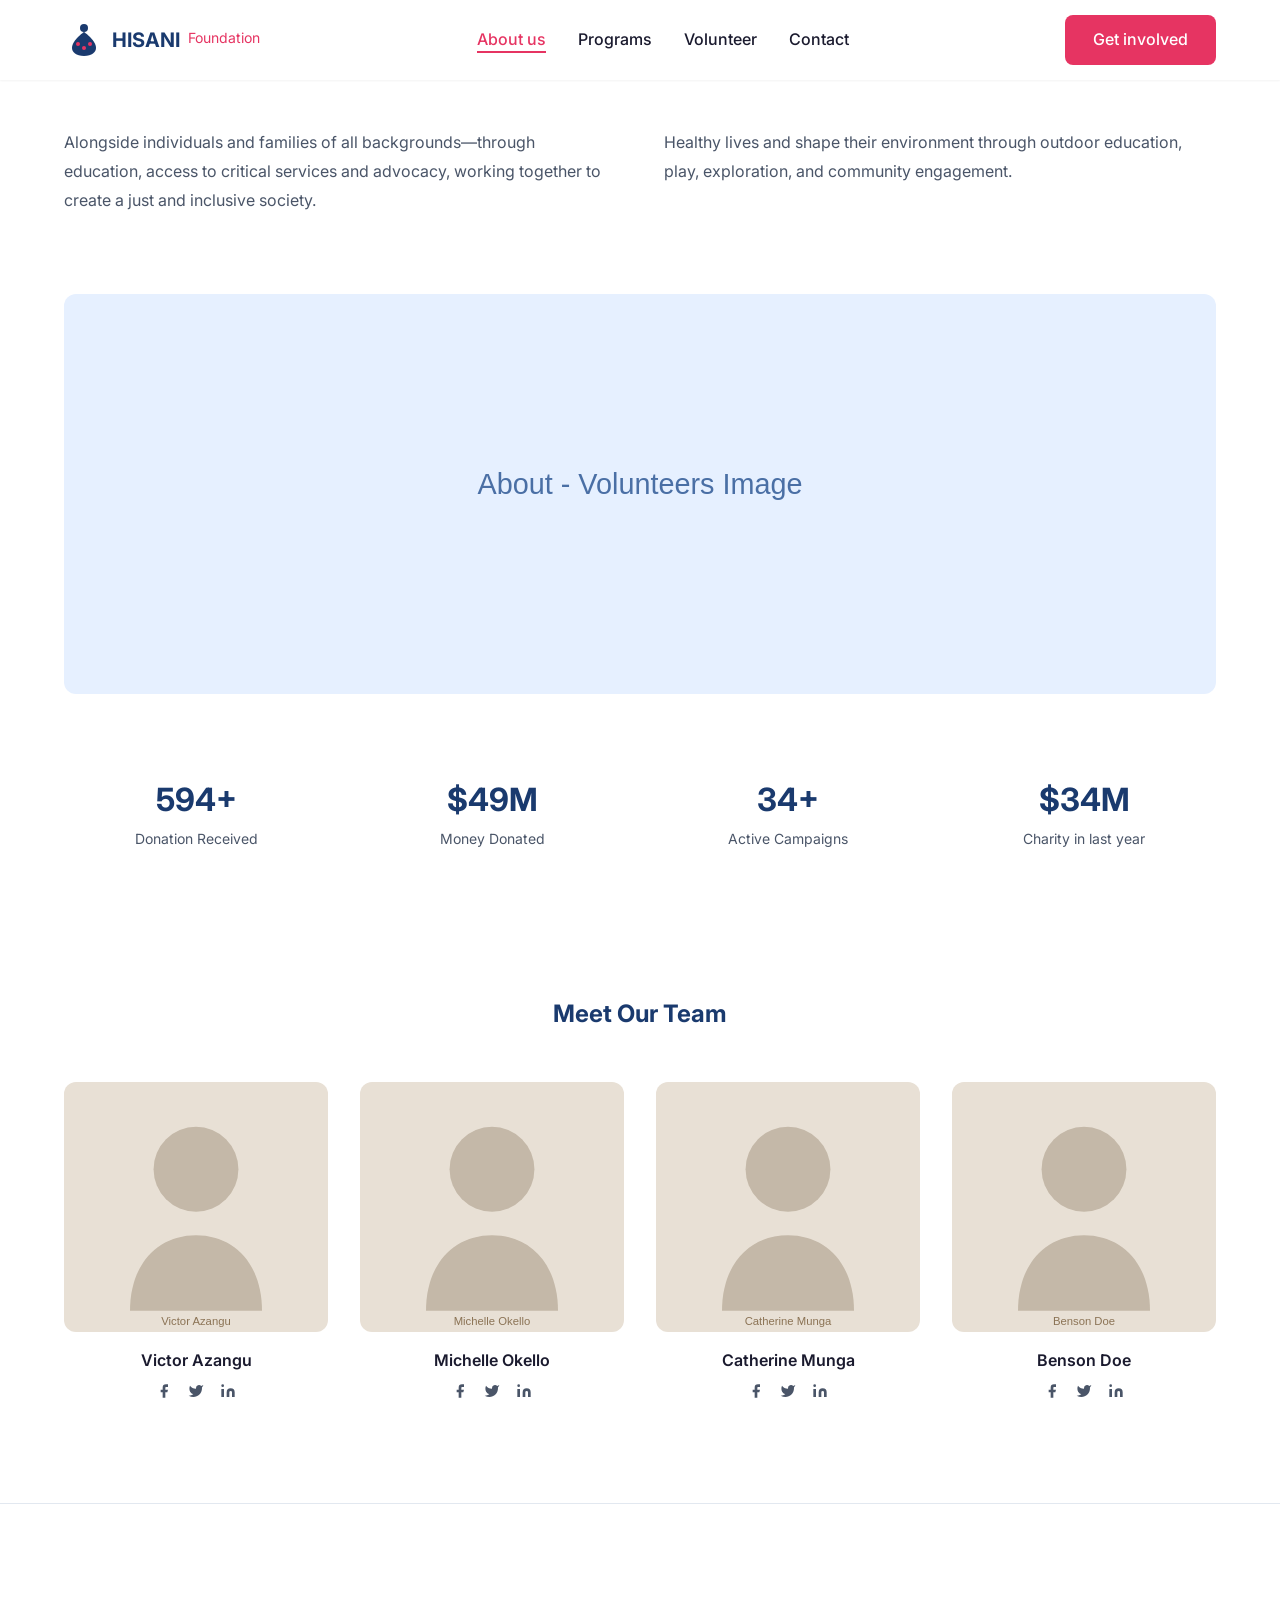
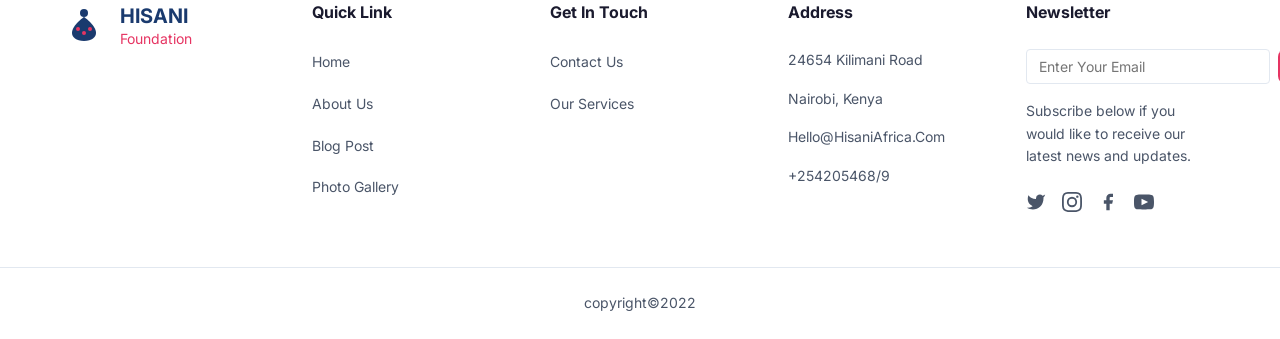
==== commit 15ed6f22: "Refactors assets and updates team info site-wide Moves static assets (CSS, JS, images) into an organ" ====
--- a/about-us.html
+++ b/about-us.html
@@ -7,7 +7,7 @@
   <link rel="preconnect" href="https://fonts.googleapis.com">
   <link rel="preconnect" href="https://fonts.gstatic.com" crossorigin>
   <link href="https://fonts.googleapis.com/css2?family=Inter:wght@400;500;600;700&display=swap" rel="stylesheet">
-  <link rel="stylesheet" href="css/styles.css">
+  <link rel="stylesheet" href="assets/css/styles.css">
 </head>
 <body>
   <header class="header">
@@ -62,7 +62,7 @@
     <section class="about-image-section">
       <div class="container">
         <div class="about-large-image">
-          <img src="https://images.unsplash.com/photo-1559027615-cd4628902d4a?w=800&h=400&fit=crop" alt="Volunteers working together">
+          <img src="assets/images/about/about-volunteers.svg" alt="Volunteers working together">
         </div>
       </div>
     </section>
@@ -97,49 +97,50 @@
         <div class="team-grid">
           <div class="team-card">
             <div class="team-image">
-              <img src="https://images.unsplash.com/photo-1531123897727-8f129e1688ce?w=300&h=350&fit=crop" alt="Jenny Wilson">
-            </div>
-            <h4 class="team-name">Jenny Wilson</h4>
-            <div class="team-social">
-              <a href="#" aria-label="Facebook"><svg width="16" height="16" viewBox="0 0 24 24" fill="currentColor"><path d="M18 2h-3a5 5 0 0 0-5 5v3H7v4h3v8h4v-8h3l1-4h-4V7a1 1 0 0 1 1-1h3z"/></svg></a>
-              <a href="#" aria-label="Twitter"><svg width="16" height="16" viewBox="0 0 24 24" fill="currentColor"><path d="M23 3a10.9 10.9 0 0 1-3.14 1.53 4.48 4.48 0 0 0-7.86 3v1A10.66 10.66 0 0 1 3 4s-4 9 5 13a11.64 11.64 0 0 1-7 2c9 5 20 0 20-11.5a4.5 4.5 0 0 0-.08-.83A7.72 7.72 0 0 0 23 3z"/></svg></a>
-              <a href="#" aria-label="LinkedIn"><svg width="16" height="16" viewBox="0 0 24 24" fill="currentColor"><path d="M16 8a6 6 0 0 1 6 6v7h-4v-7a2 2 0 0 0-2-2 2 2 0 0 0-2 2v7h-4v-7a6 6 0 0 1 6-6z"/><rect x="2" y="9" width="4" height="12"/><circle cx="4" cy="4" r="2"/></svg></a>
-            </div>
-          </div>
-
-          <div class="team-card">
-            <div class="team-image">
-              <img src="https://images.unsplash.com/photo-1507003211169-0a1dd7228f2d?w=300&h=350&fit=crop" alt="Jacob Jones">
-            </div>
-            <h4 class="team-name">Jacob Jones</h4>
-            <div class="team-social">
-              <a href="#" aria-label="Facebook"><svg width="16" height="16" viewBox="0 0 24 24" fill="currentColor"><path d="M18 2h-3a5 5 0 0 0-5 5v3H7v4h3v8h4v-8h3l1-4h-4V7a1 1 0 0 1 1-1h3z"/></svg></a>
-              <a href="#" aria-label="Twitter"><svg width="16" height="16" viewBox="0 0 24 24" fill="currentColor"><path d="M23 3a10.9 10.9 0 0 1-3.14 1.53 4.48 4.48 0 0 0-7.86 3v1A10.66 10.66 0 0 1 3 4s-4 9 5 13a11.64 11.64 0 0 1-7 2c9 5 20 0 20-11.5a4.5 4.5 0 0 0-.08-.83A7.72 7.72 0 0 0 23 3z"/></svg></a>
-              <a href="#" aria-label="LinkedIn"><svg width="16" height="16" viewBox="0 0 24 24" fill="currentColor"><path d="M16 8a6 6 0 0 1 6 6v7h-4v-7a2 2 0 0 0-2-2 2 2 0 0 0-2 2v7h-4v-7a6 6 0 0 1 6-6z"/><rect x="2" y="9" width="4" height="12"/><circle cx="4" cy="4" r="2"/></svg></a>
-            </div>
-          </div>
-
-          <div class="team-card">
-            <div class="team-image">
-              <img src="https://images.unsplash.com/photo-1494790108377-be9c29b29330?w=300&h=350&fit=crop" alt="Eleanor Pena">
-            </div>
-            <h4 class="team-name">Eleanor Pena</h4>
-            <div class="team-social">
-              <a href="#" aria-label="Facebook"><svg width="16" height="16" viewBox="0 0 24 24" fill="currentColor"><path d="M18 2h-3a5 5 0 0 0-5 5v3H7v4h3v8h4v-8h3l1-4h-4V7a1 1 0 0 1 1-1h3z"/></svg></a>
-              <a href="#" aria-label="Twitter"><svg width="16" height="16" viewBox="0 0 24 24" fill="currentColor"><path d="M23 3a10.9 10.9 0 0 1-3.14 1.53 4.48 4.48 0 0 0-7.86 3v1A10.66 10.66 0 0 1 3 4s-4 9 5 13a11.64 11.64 0 0 1-7 2c9 5 20 0 20-11.5a4.5 4.5 0 0 0-.08-.83A7.72 7.72 0 0 0 23 3z"/></svg></a>
-              <a href="#" aria-label="LinkedIn"><svg width="16" height="16" viewBox="0 0 24 24" fill="currentColor"><path d="M16 8a6 6 0 0 1 6 6v7h-4v-7a2 2 0 0 0-2-2 2 2 0 0 0-2 2v7h-4v-7a6 6 0 0 1 6-6z"/><rect x="2" y="9" width="4" height="12"/><circle cx="4" cy="4" r="2"/></svg></a>
-            </div>
-          </div>
-
-          <div class="volunteer-card">
-            <div class="volunteer-card-icon">
-              <svg width="48" height="48" viewBox="0 0 24 24" fill="none" xmlns="http://www.w3.org/2000/svg">
-                <path d="M9 12L11 14L15 10M21 12C21 16.9706 16.9706 21 12 21C7.02944 21 3 16.9706 3 12C3 7.02944 7.02944 3 12 3C16.9706 3 21 7.02944 21 12Z" stroke="white" stroke-width="2" stroke-linecap="round" stroke-linejoin="round"/>
-              </svg>
-            </div>
-            <h3 class="volunteer-card-title">Become a Volunteer</h3>
-            <p class="volunteer-card-text">Become a volunteer and your collaboration can help us make a difference</p>
-            <a href="volunteer.html" class="btn btn-primary volunteer-card-btn">Join us</a>
+              <img src="assets/images/team/team-victor.svg" alt="Victor Azangu">
+            </div>
+            <h4 class="team-name">Victor Azangu</h4>
+            <div class="team-social">
+              <a href="#" aria-label="Facebook"><svg width="16" height="16" viewBox="0 0 24 24" fill="currentColor"><path d="M18 2h-3a5 5 0 0 0-5 5v3H7v4h3v8h4v-8h3l1-4h-4V7a1 1 0 0 1 1-1h3z"/></svg></a>
+              <a href="#" aria-label="Twitter"><svg width="16" height="16" viewBox="0 0 24 24" fill="currentColor"><path d="M23 3a10.9 10.9 0 0 1-3.14 1.53 4.48 4.48 0 0 0-7.86 3v1A10.66 10.66 0 0 1 3 4s-4 9 5 13a11.64 11.64 0 0 1-7 2c9 5 20 0 20-11.5a4.5 4.5 0 0 0-.08-.83A7.72 7.72 0 0 0 23 3z"/></svg></a>
+              <a href="#" aria-label="LinkedIn"><svg width="16" height="16" viewBox="0 0 24 24" fill="currentColor"><path d="M16 8a6 6 0 0 1 6 6v7h-4v-7a2 2 0 0 0-2-2 2 2 0 0 0-2 2v7h-4v-7a6 6 0 0 1 6-6z"/><rect x="2" y="9" width="4" height="12"/><circle cx="4" cy="4" r="2"/></svg></a>
+            </div>
+          </div>
+
+          <div class="team-card">
+            <div class="team-image">
+              <img src="assets/images/team/team-michelle.svg" alt="Michelle Okello">
+            </div>
+            <h4 class="team-name">Michelle Okello</h4>
+            <div class="team-social">
+              <a href="#" aria-label="Facebook"><svg width="16" height="16" viewBox="0 0 24 24" fill="currentColor"><path d="M18 2h-3a5 5 0 0 0-5 5v3H7v4h3v8h4v-8h3l1-4h-4V7a1 1 0 0 1 1-1h3z"/></svg></a>
+              <a href="#" aria-label="Twitter"><svg width="16" height="16" viewBox="0 0 24 24" fill="currentColor"><path d="M23 3a10.9 10.9 0 0 1-3.14 1.53 4.48 4.48 0 0 0-7.86 3v1A10.66 10.66 0 0 1 3 4s-4 9 5 13a11.64 11.64 0 0 1-7 2c9 5 20 0 20-11.5a4.5 4.5 0 0 0-.08-.83A7.72 7.72 0 0 0 23 3z"/></svg></a>
+              <a href="#" aria-label="LinkedIn"><svg width="16" height="16" viewBox="0 0 24 24" fill="currentColor"><path d="M16 8a6 6 0 0 1 6 6v7h-4v-7a2 2 0 0 0-2-2 2 2 0 0 0-2 2v7h-4v-7a6 6 0 0 1 6-6z"/><rect x="2" y="9" width="4" height="12"/><circle cx="4" cy="4" r="2"/></svg></a>
+            </div>
+          </div>
+
+          <div class="team-card">
+            <div class="team-image">
+              <img src="assets/images/team/team-catherine.svg" alt="Catherine Munga">
+            </div>
+            <h4 class="team-name">Catherine Munga</h4>
+            <div class="team-social">
+              <a href="#" aria-label="Facebook"><svg width="16" height="16" viewBox="0 0 24 24" fill="currentColor"><path d="M18 2h-3a5 5 0 0 0-5 5v3H7v4h3v8h4v-8h3l1-4h-4V7a1 1 0 0 1 1-1h3z"/></svg></a>
+              <a href="#" aria-label="Twitter"><svg width="16" height="16" viewBox="0 0 24 24" fill="currentColor"><path d="M23 3a10.9 10.9 0 0 1-3.14 1.53 4.48 4.48 0 0 0-7.86 3v1A10.66 10.66 0 0 1 3 4s-4 9 5 13a11.64 11.64 0 0 1-7 2c9 5 20 0 20-11.5a4.5 4.5 0 0 0-.08-.83A7.72 7.72 0 0 0 23 3z"/></svg></a>
+              <a href="#" aria-label="LinkedIn"><svg width="16" height="16" viewBox="0 0 24 24" fill="currentColor"><path d="M16 8a6 6 0 0 1 6 6v7h-4v-7a2 2 0 0 0-2-2 2 2 0 0 0-2 2v7h-4v-7a6 6 0 0 1 6-6z"/><rect x="2" y="9" width="4" height="12"/><circle cx="4" cy="4" r="2"/></svg></a>
+            </div>
+          </div>
+
+          <div class="team-card">
+            <div class="team-image">
+              <img src="assets/images/team/team-benson.svg" alt="Benson Doe">
+            </div>
+            <h4 class="team-name">Benson Doe</h4>
+            <div class="team-social">
+              <a href="#" aria-label="Facebook"><svg width="16" height="16" viewBox="0 0 24 24" fill="currentColor"><path d="M18 2h-3a5 5 0 0 0-5 5v3H7v4h3v8h4v-8h3l1-4h-4V7a1 1 0 0 1 1-1h3z"/></svg></a>
+              <a href="#" aria-label="Twitter"><svg width="16" height="16" viewBox="0 0 24 24" fill="currentColor"><path d="M23 3a10.9 10.9 0 0 1-3.14 1.53 4.48 4.48 0 0 0-7.86 3v1A10.66 10.66 0 0 1 3 4s-4 9 5 13a11.64 11.64 0 0 1-7 2c9 5 20 0 20-11.5a4.5 4.5 0 0 0-.08-.83A7.72 7.72 0 0 0 23 3z"/></svg></a>
+              <a href="#" aria-label="LinkedIn"><svg width="16" height="16" viewBox="0 0 24 24" fill="currentColor"><path d="M16 8a6 6 0 0 1 6 6v7h-4v-7a2 2 0 0 0-2-2 2 2 0 0 0-2 2v7h-4v-7a6 6 0 0 1 6-6z"/><rect x="2" y="9" width="4" height="12"/><circle cx="4" cy="4" r="2"/></svg></a>
+            </div>
           </div>
         </div>
       </div>
@@ -216,6 +217,6 @@
     </div>
   </footer>
 
-  <script src="js/main.js"></script>
+  <script src="assets/js/main.js"></script>
 </body>
 </html>
--- a/assets/css/styles.css
+++ b/assets/css/styles.css
@@ -0,0 +1,1350 @@
+:root {
+  --color-primary: #E63462;
+  --color-primary-hover: #d42a56;
+  --color-dark: #0D1B2A;
+  --color-dark-secondary: #1A1A2E;
+  --color-navy: #1A3A6E;
+  --color-white: #FFFFFF;
+  --color-off-white: #F8F8F8;
+  --color-gray: #4A5568;
+  --color-gray-light: #E2E8F0;
+  --color-gold: #F5A623;
+  --font-family: 'Inter', -apple-system, BlinkMacSystemFont, 'Segoe UI', Roboto, sans-serif;
+  --font-size-base: 16px;
+  --font-size-sm: 0.875rem;
+  --font-size-lg: 1.125rem;
+  --font-size-xl: 1.25rem;
+  --font-size-2xl: 1.5rem;
+  --font-size-3xl: 2rem;
+  --font-size-4xl: 2.5rem;
+  --font-size-5xl: 3rem;
+  --spacing-xs: 0.5rem;
+  --spacing-sm: 1rem;
+  --spacing-md: 1.5rem;
+  --spacing-lg: 2rem;
+  --spacing-xl: 3rem;
+  --spacing-2xl: 4rem;
+  --spacing-3xl: 6rem;
+  --container-max-width: 1200px;
+  --header-height: 80px;
+  --transition-fast: 0.2s ease;
+  --transition-normal: 0.3s ease;
+  --shadow-sm: 0 1px 2px rgba(0, 0, 0, 0.05);
+  --shadow-md: 0 4px 6px rgba(0, 0, 0, 0.1);
+  --shadow-lg: 0 10px 25px rgba(0, 0, 0, 0.15);
+  --radius-sm: 4px;
+  --radius-md: 8px;
+  --radius-lg: 12px;
+  --radius-xl: 20px;
+  --radius-full: 9999px;
+}
+
+*,
+*::before,
+*::after {
+  box-sizing: border-box;
+  margin: 0;
+  padding: 0;
+}
+
+html {
+  scroll-behavior: smooth;
+  font-size: var(--font-size-base);
+}
+
+body {
+  font-family: var(--font-family);
+  font-size: var(--font-size-base);
+  line-height: 1.6;
+  color: var(--color-dark-secondary);
+  background-color: var(--color-white);
+  -webkit-font-smoothing: antialiased;
+  -moz-osx-font-smoothing: grayscale;
+}
+
+img {
+  max-width: 100%;
+  height: auto;
+  display: block;
+}
+
+a {
+  text-decoration: none;
+  color: inherit;
+  transition: color var(--transition-fast);
+}
+
+ul {
+  list-style: none;
+}
+
+button {
+  cursor: pointer;
+  border: none;
+  background: none;
+  font-family: inherit;
+}
+
+input,
+textarea,
+select {
+  font-family: inherit;
+  font-size: inherit;
+}
+
+.container {
+  width: 100%;
+  max-width: var(--container-max-width);
+  margin: 0 auto;
+  padding: 0 var(--spacing-md);
+}
+
+.text-accent {
+  color: var(--color-primary);
+}
+
+.text-center {
+  text-align: center;
+}
+
+.section-title {
+  font-size: var(--font-size-3xl);
+  font-weight: 700;
+  margin-bottom: var(--spacing-sm);
+  color: var(--color-dark-secondary);
+}
+
+.section-subtitle {
+  font-size: var(--font-size-lg);
+  color: var(--color-gray);
+  margin-bottom: var(--spacing-xl);
+}
+
+.btn {
+  display: inline-flex;
+  align-items: center;
+  justify-content: center;
+  padding: 0.75rem 1.75rem;
+  font-size: var(--font-size-base);
+  font-weight: 500;
+  border-radius: var(--radius-md);
+  transition: all var(--transition-fast);
+  white-space: nowrap;
+  cursor: pointer;
+}
+
+.btn-primary {
+  background-color: var(--color-primary);
+  color: var(--color-white);
+  border: none;
+}
+
+.btn-primary:hover {
+  background-color: var(--color-primary-hover);
+  transform: translateY(-2px);
+}
+
+.btn-dark {
+  background-color: var(--color-dark-secondary);
+  color: var(--color-white);
+}
+
+.btn-dark:hover {
+  background-color: var(--color-dark);
+  transform: translateY(-2px);
+}
+
+.btn-outline {
+  background-color: transparent;
+  border: 2px solid var(--color-primary);
+  color: var(--color-primary);
+}
+
+.btn-outline:hover {
+  background-color: var(--color-primary);
+  color: var(--color-white);
+}
+
+.btn-outline-white {
+  background-color: transparent;
+  border: 2px solid var(--color-white);
+  color: var(--color-dark-secondary);
+  background-color: var(--color-white);
+}
+
+.btn-outline-white:hover {
+  background-color: var(--color-off-white);
+}
+
+.btn-donate {
+  background-color: transparent;
+  border: 2px solid var(--color-primary);
+  color: var(--color-primary);
+  padding: 0.5rem 1rem;
+  font-size: var(--font-size-sm);
+}
+
+.btn-donate:hover {
+  background-color: var(--color-primary);
+  color: var(--color-white);
+}
+
+.btn-full {
+  width: 100%;
+}
+
+.header {
+  position: fixed;
+  top: 0;
+  left: 0;
+  right: 0;
+  height: var(--header-height);
+  background-color: var(--color-white);
+  box-shadow: var(--shadow-sm);
+  z-index: 1000;
+}
+
+.header-container {
+  display: flex;
+  align-items: center;
+  justify-content: space-between;
+  height: 100%;
+}
+
+.logo {
+  display: flex;
+  align-items: center;
+  gap: 0.5rem;
+}
+
+.logo-icon {
+  width: 40px;
+  height: 40px;
+}
+
+.logo-text {
+  font-size: var(--font-size-xl);
+  font-weight: 700;
+  color: var(--color-navy);
+}
+
+.logo-subtext {
+  font-size: var(--font-size-sm);
+  color: var(--color-primary);
+  display: block;
+  margin-top: -4px;
+}
+
+.nav {
+  display: none;
+}
+
+.nav-list {
+  display: flex;
+  align-items: center;
+  gap: var(--spacing-lg);
+}
+
+.nav-link {
+  font-weight: 500;
+  color: var(--color-dark-secondary);
+  position: relative;
+}
+
+.nav-link:hover,
+.nav-link.active {
+  color: var(--color-primary);
+}
+
+.nav-link::after {
+  content: '';
+  position: absolute;
+  bottom: -4px;
+  left: 0;
+  width: 0;
+  height: 2px;
+  background-color: var(--color-primary);
+  transition: width var(--transition-fast);
+}
+
+.nav-link:hover::after,
+.nav-link.active::after {
+  width: 100%;
+}
+
+.header .btn-primary {
+  display: none;
+}
+
+.mobile-menu-btn {
+  display: flex;
+  flex-direction: column;
+  gap: 5px;
+  padding: 10px;
+}
+
+.mobile-menu-btn span {
+  width: 25px;
+  height: 2px;
+  background-color: var(--color-dark-secondary);
+  transition: all var(--transition-fast);
+}
+
+@media (min-width: 768px) {
+  .nav {
+    display: block;
+  }
+  
+  .header .btn-primary {
+    display: inline-flex;
+  }
+  
+  .mobile-menu-btn {
+    display: none;
+  }
+}
+
+main {
+  padding-top: var(--header-height);
+}
+
+.hero {
+  padding: var(--spacing-3xl) 0;
+  background-color: var(--color-off-white);
+}
+
+.hero-container {
+  display: grid;
+  grid-template-columns: 1fr;
+  gap: var(--spacing-xl);
+  align-items: center;
+}
+
+.hero-title {
+  font-size: var(--font-size-3xl);
+  font-weight: 700;
+  line-height: 1.2;
+  margin-bottom: var(--spacing-md);
+  color: var(--color-dark-secondary);
+}
+
+.hero-description {
+  font-size: var(--font-size-lg);
+  color: var(--color-gray);
+  margin-bottom: var(--spacing-lg);
+}
+
+.hero-image {
+  position: relative;
+}
+
+.hero-img {
+  border-radius: var(--radius-lg);
+  width: 100%;
+}
+
+.hero-card {
+  position: absolute;
+  bottom: -20px;
+  left: 20px;
+  background: var(--color-white);
+  padding: var(--spacing-sm);
+  border-radius: var(--radius-md);
+  box-shadow: var(--shadow-lg);
+  display: flex;
+  align-items: center;
+  gap: var(--spacing-sm);
+  max-width: 250px;
+}
+
+.hero-card-icon {
+  flex-shrink: 0;
+}
+
+.hero-card-text {
+  font-size: var(--font-size-sm);
+}
+
+@media (min-width: 768px) {
+  .hero-container {
+    grid-template-columns: 1fr 1fr;
+  }
+  
+  .hero-title {
+    font-size: var(--font-size-4xl);
+  }
+}
+
+@media (min-width: 1024px) {
+  .hero-title {
+    font-size: var(--font-size-5xl);
+  }
+}
+
+.impact {
+  padding: var(--spacing-3xl) 0;
+}
+
+.impact-container {
+  display: grid;
+  grid-template-columns: 1fr;
+  gap: var(--spacing-xl);
+  align-items: center;
+}
+
+.impact-title {
+  font-size: var(--font-size-2xl);
+  font-weight: 700;
+  margin-bottom: var(--spacing-md);
+}
+
+.impact-description {
+  color: var(--color-gray);
+  margin-bottom: var(--spacing-sm);
+}
+
+.features {
+  margin-top: var(--spacing-lg);
+}
+
+.feature {
+  display: flex;
+  gap: var(--spacing-md);
+  margin-bottom: var(--spacing-lg);
+}
+
+.feature-icon {
+  width: 48px;
+  height: 48px;
+  display: flex;
+  align-items: center;
+  justify-content: center;
+  background-color: var(--color-dark-secondary);
+  border-radius: var(--radius-md);
+  flex-shrink: 0;
+}
+
+.feature-icon--pink {
+  background-color: var(--color-primary);
+}
+
+.feature-title {
+  font-size: var(--font-size-lg);
+  font-weight: 600;
+  margin-bottom: var(--spacing-xs);
+  color: var(--color-navy);
+}
+
+.feature-text {
+  font-size: var(--font-size-sm);
+  color: var(--color-gray);
+}
+
+.impact-image {
+  display: none;
+}
+
+.impact-img {
+  border-radius: var(--radius-lg);
+  width: 100%;
+  object-fit: cover;
+}
+
+@media (min-width: 768px) {
+  .impact-container {
+    grid-template-columns: 1fr 1fr;
+  }
+  
+  .impact-image {
+    display: block;
+  }
+  
+  .impact-title {
+    font-size: var(--font-size-3xl);
+  }
+}
+
+.programs-hero {
+  position: relative;
+  padding: var(--spacing-3xl) 0;
+  background: linear-gradient(rgba(0, 0, 0, 0.6), rgba(0, 0, 0, 0.6)), 
+              url('https://images.unsplash.com/photo-1488521787991-ed7bbaae773c?w=1200') center/cover;
+  color: var(--color-white);
+  text-align: center;
+}
+
+.programs-hero-title {
+  font-size: var(--font-size-2xl);
+  font-weight: 600;
+  max-width: 600px;
+  margin: 0 auto var(--spacing-lg);
+  font-style: italic;
+}
+
+.programs-hero-buttons {
+  display: flex;
+  gap: var(--spacing-sm);
+  justify-content: center;
+  flex-wrap: wrap;
+}
+
+@media (min-width: 768px) {
+  .programs-hero-title {
+    font-size: var(--font-size-3xl);
+  }
+}
+
+.projects-section {
+  padding: var(--spacing-3xl) 0;
+}
+
+.projects-header {
+  display: flex;
+  justify-content: space-between;
+  align-items: center;
+  margin-bottom: var(--spacing-xl);
+}
+
+.projects-title {
+  font-size: var(--font-size-2xl);
+  font-weight: 700;
+  color: var(--color-dark-secondary);
+}
+
+.carousel-nav {
+  display: flex;
+  gap: var(--spacing-sm);
+}
+
+.carousel-btn {
+  width: 40px;
+  height: 40px;
+  border-radius: 50%;
+  background-color: var(--color-primary);
+  color: var(--color-white);
+  display: flex;
+  align-items: center;
+  justify-content: center;
+  cursor: pointer;
+  transition: all var(--transition-fast);
+}
+
+.carousel-btn:hover {
+  background-color: var(--color-primary-hover);
+}
+
+.projects-grid {
+  display: grid;
+  grid-template-columns: 1fr;
+  gap: var(--spacing-lg);
+}
+
+.project-card {
+  background: var(--color-white);
+  border-radius: var(--radius-lg);
+  overflow: hidden;
+  box-shadow: var(--shadow-sm);
+  transition: box-shadow var(--transition-fast);
+}
+
+.project-card:hover {
+  box-shadow: var(--shadow-md);
+}
+
+.project-image img {
+  width: 100%;
+  height: 180px;
+  object-fit: cover;
+}
+
+.project-content {
+  padding: var(--spacing-md);
+}
+
+.project-title {
+  font-size: var(--font-size-base);
+  font-weight: 600;
+  margin-bottom: var(--spacing-sm);
+  color: var(--color-dark-secondary);
+  line-height: 1.4;
+}
+
+.project-description {
+  font-size: var(--font-size-sm);
+  color: var(--color-gray);
+  margin-bottom: var(--spacing-sm);
+}
+
+.read-more {
+  color: var(--color-navy);
+  font-weight: 500;
+}
+
+.read-more:hover {
+  color: var(--color-primary);
+}
+
+.project-meta {
+  display: flex;
+  justify-content: space-between;
+  font-size: var(--font-size-sm);
+  color: var(--color-gray);
+  margin-bottom: var(--spacing-sm);
+}
+
+.project-raised {
+  color: var(--color-primary);
+  font-weight: 500;
+}
+
+@media (min-width: 768px) {
+  .projects-grid {
+    grid-template-columns: repeat(2, 1fr);
+  }
+}
+
+@media (min-width: 1024px) {
+  .projects-grid {
+    grid-template-columns: repeat(4, 1fr);
+  }
+}
+
+.project-detail-section {
+  padding: var(--spacing-xl) 0;
+}
+
+.project-detail-image img {
+  width: 100%;
+  max-height: 400px;
+  object-fit: cover;
+  border-radius: var(--radius-lg);
+}
+
+.project-detail-title {
+  font-size: var(--font-size-2xl);
+  font-weight: 700;
+  margin: var(--spacing-lg) 0 var(--spacing-sm);
+  color: var(--color-dark-secondary);
+}
+
+.project-detail-donation {
+  font-size: var(--font-size-xl);
+  font-weight: 600;
+  color: var(--color-dark-secondary);
+}
+
+.project-divider {
+  margin: var(--spacing-lg) 0;
+  border: none;
+  border-top: 1px solid var(--color-gray-light);
+}
+
+.project-story-title {
+  font-size: var(--font-size-lg);
+  font-weight: 600;
+  margin-bottom: var(--spacing-sm);
+  color: var(--color-dark-secondary);
+}
+
+.project-story-text {
+  color: var(--color-gray);
+  line-height: 1.8;
+}
+
+.project-fundraiser {
+  margin-top: var(--spacing-xl);
+}
+
+.fundraiser-title {
+  font-size: var(--font-size-lg);
+  font-weight: 600;
+  margin-bottom: var(--spacing-sm);
+}
+
+.fundraiser-info {
+  display: flex;
+  align-items: center;
+  gap: var(--spacing-sm);
+}
+
+.fundraiser-avatar {
+  width: 48px;
+  height: 48px;
+  background-color: var(--color-off-white);
+  border-radius: 50%;
+  display: flex;
+  align-items: center;
+  justify-content: center;
+}
+
+.fundraiser-details {
+  display: flex;
+  flex-direction: column;
+}
+
+.fundraiser-name {
+  font-weight: 500;
+}
+
+.fundraiser-verified {
+  font-size: var(--font-size-sm);
+  color: var(--color-gray);
+  display: flex;
+  align-items: center;
+  gap: 4px;
+}
+
+.donate-section {
+  padding: var(--spacing-3xl) 0;
+  background-color: var(--color-off-white);
+}
+
+.donate-container {
+  display: grid;
+  grid-template-columns: 1fr;
+  gap: var(--spacing-xl);
+}
+
+.donate-title,
+.bank-title {
+  font-size: var(--font-size-xl);
+  font-weight: 700;
+  color: var(--color-navy);
+  margin-bottom: var(--spacing-md);
+}
+
+.qr-code {
+  background: var(--color-white);
+  padding: var(--spacing-md);
+  border-radius: var(--radius-md);
+  display: inline-block;
+  margin-bottom: var(--spacing-md);
+}
+
+.qr-text {
+  font-size: var(--font-size-sm);
+  color: var(--color-gray);
+  margin-bottom: var(--spacing-lg);
+}
+
+.payment-title {
+  font-size: var(--font-size-base);
+  font-weight: 600;
+  margin-bottom: var(--spacing-sm);
+}
+
+.payment-methods {
+  display: flex;
+  align-items: center;
+  gap: var(--spacing-md);
+  flex-wrap: wrap;
+}
+
+.payment-icon {
+  height: 30px;
+  width: auto;
+}
+
+.payment-mpesa {
+  background: #4CAF50;
+  color: white;
+  padding: 0.25rem 0.75rem;
+  border-radius: var(--radius-sm);
+  font-weight: 600;
+  font-size: var(--font-size-sm);
+}
+
+.bank-subtitle {
+  color: var(--color-gray);
+  margin-bottom: var(--spacing-lg);
+}
+
+.bank-info {
+  margin-bottom: var(--spacing-lg);
+}
+
+.bank-row {
+  display: flex;
+  justify-content: space-between;
+  padding: var(--spacing-sm) 0;
+  border-bottom: 1px solid var(--color-gray-light);
+}
+
+.bank-label {
+  color: var(--color-gray);
+}
+
+.bank-value {
+  font-weight: 500;
+}
+
+.copy-btn {
+  margin-top: var(--spacing-sm);
+}
+
+@media (min-width: 768px) {
+  .donate-container {
+    grid-template-columns: 1fr 1fr;
+  }
+}
+
+.about-intro-section {
+  padding: var(--spacing-xl) 0;
+}
+
+.about-intro-grid {
+  display: grid;
+  grid-template-columns: 1fr;
+  gap: var(--spacing-xl);
+}
+
+.about-text {
+  color: var(--color-gray);
+  line-height: 1.8;
+}
+
+.about-image-section {
+  padding: var(--spacing-lg) 0;
+}
+
+.about-large-image img {
+  width: 100%;
+  max-height: 400px;
+  object-fit: cover;
+  border-radius: var(--radius-lg);
+}
+
+.about-stats {
+  padding: var(--spacing-xl) 0;
+}
+
+.stats-grid {
+  display: grid;
+  grid-template-columns: repeat(2, 1fr);
+  gap: var(--spacing-lg);
+  text-align: center;
+}
+
+.stat-number {
+  font-size: var(--font-size-3xl);
+  font-weight: 700;
+  color: var(--color-navy);
+  display: block;
+}
+
+.stat-label {
+  font-size: var(--font-size-sm);
+  color: var(--color-gray);
+}
+
+@media (min-width: 768px) {
+  .about-intro-grid {
+    grid-template-columns: 1fr 1fr;
+  }
+  
+  .stats-grid {
+    grid-template-columns: repeat(4, 1fr);
+  }
+}
+
+.team-section {
+  padding: var(--spacing-3xl) 0;
+}
+
+.team-heading {
+  font-size: var(--font-size-2xl);
+  font-weight: 700;
+  text-align: center;
+  margin-bottom: var(--spacing-xl);
+  color: var(--color-navy);
+}
+
+.team-grid {
+  display: grid;
+  grid-template-columns: repeat(2, 1fr);
+  gap: var(--spacing-lg);
+}
+
+.team-card {
+  text-align: center;
+}
+
+.team-image img {
+  width: 100%;
+  height: 250px;
+  object-fit: cover;
+  border-radius: var(--radius-lg);
+  margin-bottom: var(--spacing-sm);
+}
+
+.team-name {
+  font-size: var(--font-size-base);
+  font-weight: 600;
+  margin-bottom: var(--spacing-xs);
+}
+
+.team-social {
+  display: flex;
+  justify-content: center;
+  gap: var(--spacing-sm);
+}
+
+.team-social a {
+  color: var(--color-gray);
+}
+
+.team-social a:hover {
+  color: var(--color-primary);
+}
+
+.volunteer-card {
+  background-color: var(--color-navy);
+  color: var(--color-white);
+  border-radius: var(--radius-lg);
+  padding: var(--spacing-xl);
+  text-align: center;
+  display: flex;
+  flex-direction: column;
+  align-items: center;
+  justify-content: center;
+}
+
+.volunteer-card-icon {
+  margin-bottom: var(--spacing-md);
+}
+
+.volunteer-card-title {
+  font-size: var(--font-size-xl);
+  font-weight: 600;
+  margin-bottom: var(--spacing-sm);
+}
+
+.volunteer-card-text {
+  font-size: var(--font-size-sm);
+  opacity: 0.9;
+  margin-bottom: var(--spacing-md);
+}
+
+@media (min-width: 768px) {
+  .team-grid {
+    grid-template-columns: repeat(4, 1fr);
+  }
+}
+
+.recent-media {
+  padding: var(--spacing-3xl) 0;
+  background-color: var(--color-off-white);
+}
+
+.media-content {
+  display: grid;
+  grid-template-columns: 1fr;
+  gap: var(--spacing-xl);
+  align-items: center;
+}
+
+.media-gallery {
+  display: grid;
+  grid-template-columns: repeat(3, 1fr);
+  grid-template-rows: auto auto;
+  gap: var(--spacing-sm);
+}
+
+.media-item img {
+  width: 100%;
+  height: 150px;
+  object-fit: cover;
+  border-radius: var(--radius-md);
+}
+
+.media-item--large {
+  grid-row: span 2;
+}
+
+.media-item--large img {
+  height: 100%;
+}
+
+.media-item--featured img {
+  height: 200px;
+}
+
+.media-title {
+  font-size: var(--font-size-2xl);
+  font-weight: 700;
+  color: var(--color-navy);
+  margin-bottom: var(--spacing-sm);
+}
+
+.media-text {
+  color: var(--color-gray);
+  margin-bottom: var(--spacing-lg);
+}
+
+.media-nav {
+  display: flex;
+  gap: var(--spacing-sm);
+}
+
+@media (min-width: 768px) {
+  .media-content {
+    grid-template-columns: 2fr 1fr;
+  }
+}
+
+.page-hero {
+  padding: var(--spacing-3xl) 0;
+  background-color: var(--color-off-white);
+  text-align: center;
+}
+
+.page-hero-title {
+  font-size: var(--font-size-3xl);
+  font-weight: 700;
+  margin-bottom: var(--spacing-sm);
+  color: var(--color-dark-secondary);
+}
+
+.page-hero-subtitle {
+  font-size: var(--font-size-lg);
+  color: var(--color-gray);
+}
+
+.volunteer-intro {
+  padding: var(--spacing-3xl) 0;
+}
+
+.volunteer-intro-container {
+  display: grid;
+  grid-template-columns: 1fr;
+  gap: var(--spacing-xl);
+  align-items: center;
+}
+
+.volunteer-intro-content p {
+  color: var(--color-gray);
+  margin-bottom: var(--spacing-md);
+}
+
+.volunteer-intro-image img {
+  border-radius: var(--radius-lg);
+}
+
+@media (min-width: 768px) {
+  .volunteer-intro-container {
+    grid-template-columns: 1fr 1fr;
+  }
+}
+
+.volunteer-benefits-section {
+  padding: var(--spacing-3xl) 0;
+  background-color: var(--color-off-white);
+}
+
+.benefits-grid {
+  display: grid;
+  grid-template-columns: 1fr;
+  gap: var(--spacing-lg);
+  margin-top: var(--spacing-xl);
+}
+
+.benefit-card {
+  background: var(--color-white);
+  padding: var(--spacing-lg);
+  border-radius: var(--radius-lg);
+  text-align: center;
+}
+
+.benefit-icon {
+  margin-bottom: var(--spacing-md);
+}
+
+.benefit-card h3 {
+  font-size: var(--font-size-lg);
+  margin-bottom: var(--spacing-sm);
+  color: var(--color-dark-secondary);
+}
+
+.benefit-card p {
+  color: var(--color-gray);
+  font-size: var(--font-size-sm);
+}
+
+@media (min-width: 768px) {
+  .benefits-grid {
+    grid-template-columns: repeat(2, 1fr);
+  }
+}
+
+@media (min-width: 1024px) {
+  .benefits-grid {
+    grid-template-columns: repeat(4, 1fr);
+  }
+}
+
+.volunteer-form-section {
+  padding: var(--spacing-3xl) 0;
+}
+
+.volunteer-form-wrapper {
+  max-width: 700px;
+  margin: 0 auto;
+}
+
+.volunteer-form-wrapper > p {
+  color: var(--color-gray);
+  margin-bottom: var(--spacing-xl);
+}
+
+.contact-page {
+  padding: var(--spacing-3xl) 0;
+}
+
+.contact-page-container {
+  display: grid;
+  grid-template-columns: 1fr;
+  gap: var(--spacing-xl);
+}
+
+.contact-intro {
+  color: var(--color-gray);
+  margin-bottom: var(--spacing-xl);
+}
+
+.contact-details-list {
+  display: flex;
+  flex-direction: column;
+  gap: var(--spacing-lg);
+}
+
+.contact-detail-item {
+  display: flex;
+  gap: var(--spacing-md);
+}
+
+.contact-detail-icon {
+  width: 48px;
+  height: 48px;
+  background-color: var(--color-off-white);
+  border-radius: 50%;
+  display: flex;
+  align-items: center;
+  justify-content: center;
+  flex-shrink: 0;
+}
+
+.contact-detail-content h4 {
+  font-weight: 600;
+  margin-bottom: var(--spacing-xs);
+}
+
+.contact-detail-content p {
+  color: var(--color-gray);
+  font-size: var(--font-size-sm);
+}
+
+@media (min-width: 768px) {
+  .contact-page-container {
+    grid-template-columns: 1fr 1fr;
+  }
+}
+
+.form-group {
+  margin-bottom: var(--spacing-md);
+}
+
+.form-row {
+  display: grid;
+  grid-template-columns: 1fr;
+  gap: var(--spacing-md);
+}
+
+@media (min-width: 768px) {
+  .form-row {
+    grid-template-columns: 1fr 1fr;
+  }
+}
+
+.form-group label {
+  display: block;
+  font-weight: 500;
+  margin-bottom: var(--spacing-xs);
+  color: var(--color-dark-secondary);
+}
+
+.form-group input,
+.form-group textarea,
+.form-group select {
+  width: 100%;
+  padding: 0.75rem 1rem;
+  border: 1px solid var(--color-gray-light);
+  border-radius: var(--radius-md);
+  transition: border-color var(--transition-fast);
+}
+
+.form-group input:focus,
+.form-group textarea:focus,
+.form-group select:focus {
+  outline: none;
+  border-color: var(--color-primary);
+}
+
+.footer {
+  background-color: var(--color-white);
+  padding: var(--spacing-3xl) 0 0;
+  border-top: 1px solid var(--color-gray-light);
+}
+
+.footer-container {
+  display: grid;
+  grid-template-columns: 1fr;
+  gap: var(--spacing-xl);
+}
+
+.footer-logo {
+  display: flex;
+  align-items: center;
+  gap: var(--spacing-sm);
+}
+
+.footer-logo-text {
+  display: flex;
+  flex-direction: column;
+}
+
+.footer-links {
+  display: grid;
+  grid-template-columns: repeat(2, 1fr);
+  gap: var(--spacing-lg);
+}
+
+.footer-column {
+  min-width: 0;
+}
+
+.footer-title {
+  font-size: var(--font-size-base);
+  font-weight: 700;
+  margin-bottom: var(--spacing-md);
+  color: var(--color-dark-secondary);
+}
+
+.footer-list {
+  display: flex;
+  flex-direction: column;
+  gap: var(--spacing-sm);
+}
+
+.footer-list a {
+  color: var(--color-gray);
+  font-size: var(--font-size-sm);
+  transition: color var(--transition-fast);
+}
+
+.footer-list a:hover {
+  color: var(--color-primary);
+}
+
+.footer-address li {
+  color: var(--color-gray);
+  font-size: var(--font-size-sm);
+}
+
+.newsletter-form {
+  display: flex;
+  gap: var(--spacing-xs);
+  margin-bottom: var(--spacing-sm);
+}
+
+.newsletter-input {
+  flex: 1;
+  padding: 0.5rem 0.75rem;
+  border: 1px solid var(--color-gray-light);
+  border-radius: var(--radius-sm);
+  font-size: var(--font-size-sm);
+}
+
+.newsletter-btn {
+  padding: 0.5rem 1rem;
+  font-size: var(--font-size-sm);
+}
+
+.newsletter-text {
+  font-size: var(--font-size-sm);
+  color: var(--color-gray);
+  margin-bottom: var(--spacing-md);
+}
+
+.footer-social {
+  display: flex;
+  gap: var(--spacing-sm);
+}
+
+.footer-social a {
+  color: var(--color-gray);
+  transition: color var(--transition-fast);
+}
+
+.footer-social a:hover {
+  color: var(--color-primary);
+}
+
+.footer-bottom {
+  text-align: center;
+  padding: var(--spacing-md) 0;
+  margin-top: var(--spacing-xl);
+  border-top: 1px solid var(--color-gray-light);
+}
+
+.footer-bottom p {
+  font-size: var(--font-size-sm);
+  color: var(--color-gray);
+}
+
+@media (min-width: 768px) {
+  .footer-container {
+    grid-template-columns: 200px 1fr;
+  }
+  
+  .footer-links {
+    grid-template-columns: repeat(4, 1fr);
+  }
+}
+
+@media (min-width: 1024px) {
+  .footer-links {
+    gap: var(--spacing-xl);
+  }
+}
+
+.nav-open .nav {
+  display: block;
+  position: absolute;
+  top: 100%;
+  left: 0;
+  right: 0;
+  background: var(--color-white);
+  padding: var(--spacing-md);
+  box-shadow: var(--shadow-md);
+}
+
+.nav-open .nav-list {
+  flex-direction: column;
+  align-items: flex-start;
+}
+
+.nav-open .mobile-menu-btn span:nth-child(1) {
+  transform: rotate(45deg) translate(5px, 5px);
+}
+
+.nav-open .mobile-menu-btn span:nth-child(2) {
+  opacity: 0;
+}
+
+.nav-open .mobile-menu-btn span:nth-child(3) {
+  transform: rotate(-45deg) translate(5px, -5px);
+}
+
+.home-projects {
+  border-top: 4px solid var(--color-primary);
+}
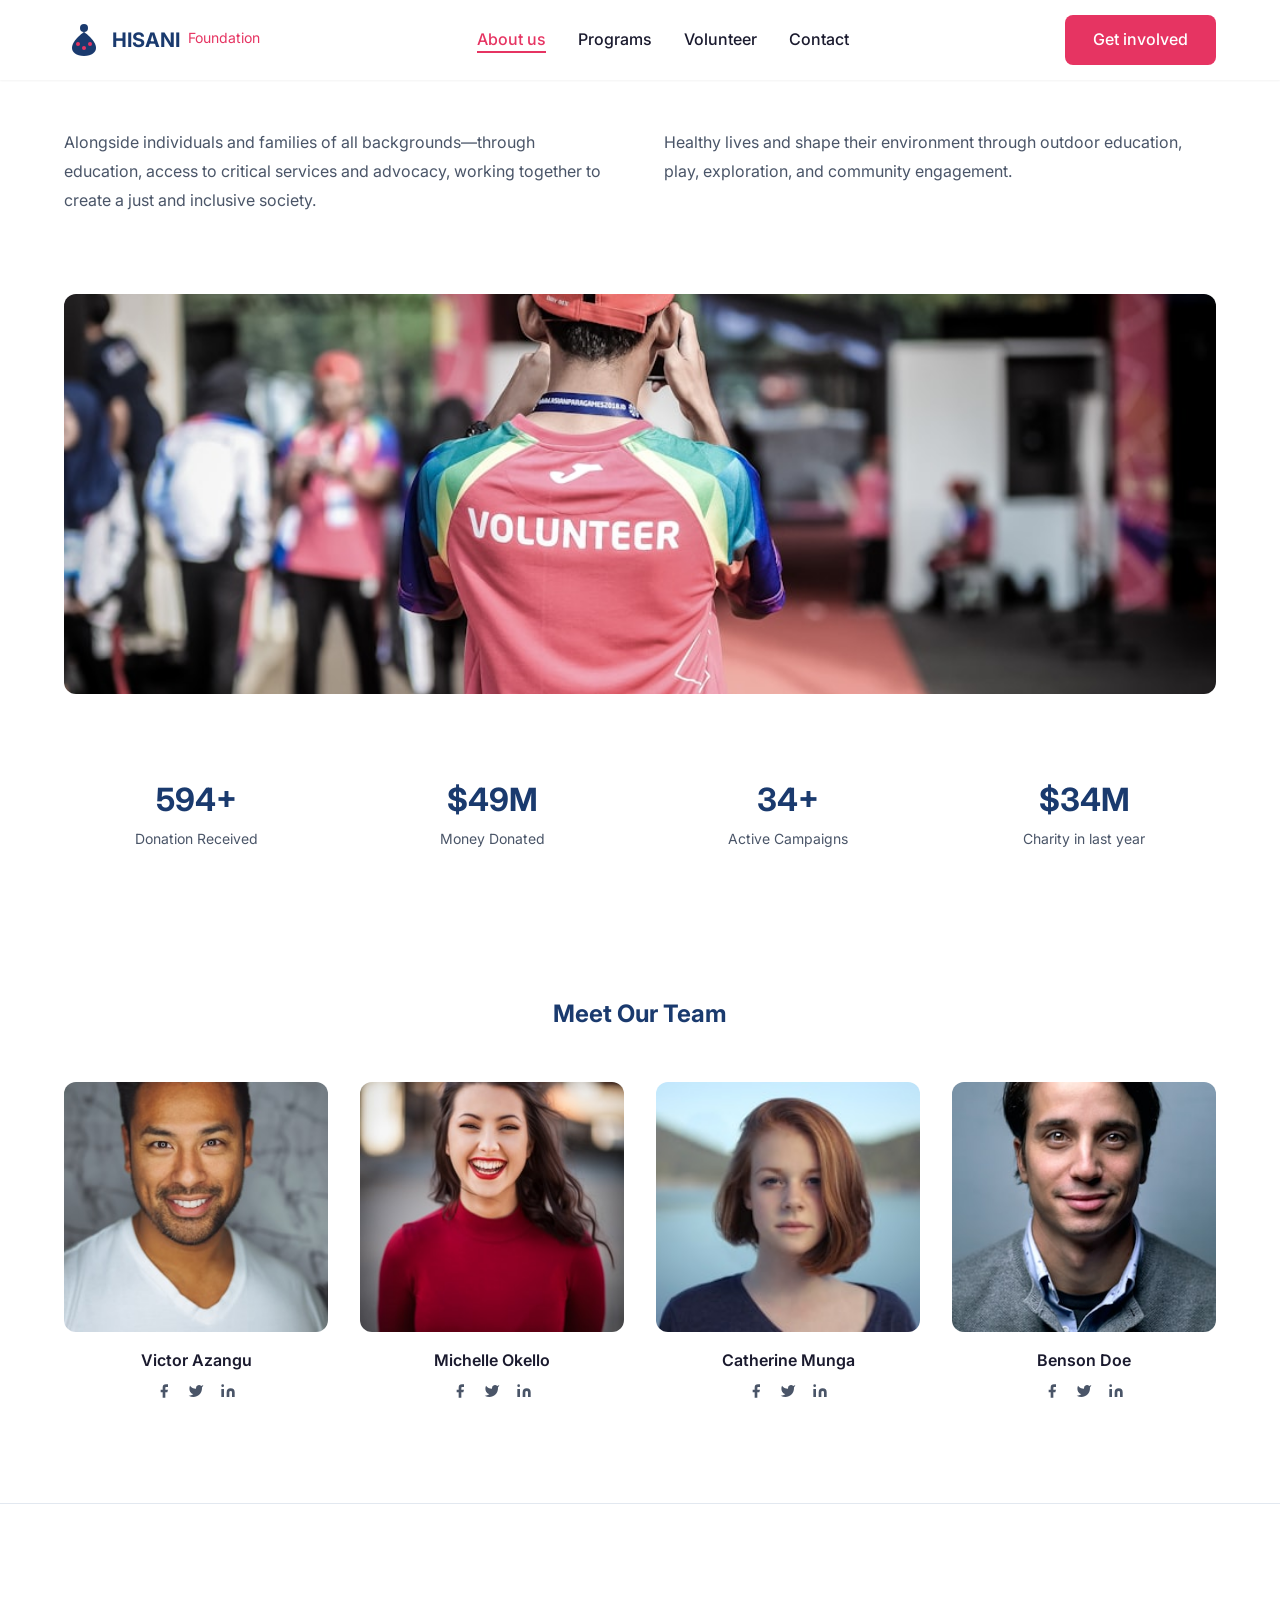
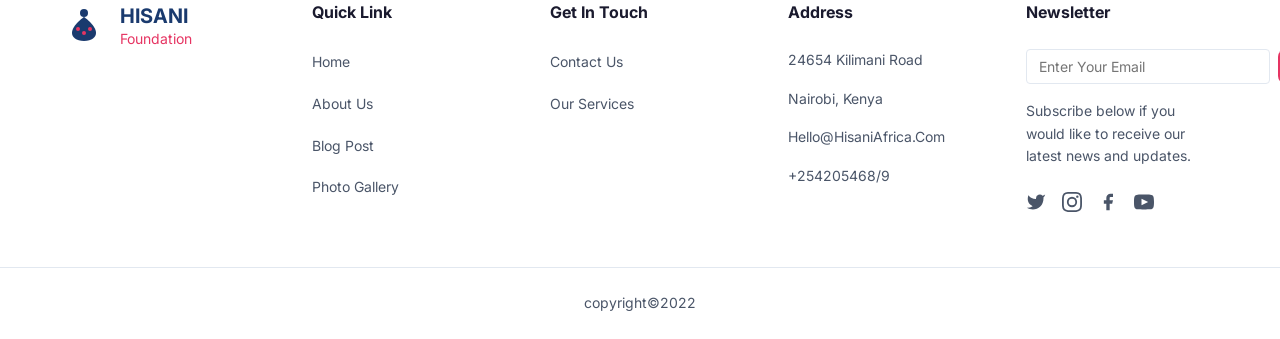
==== commit 9ffc7b7f: "Replaces SVG images with JPGs across the site Switches all image references from SVG to JPG formats " ====
--- a/about-us.html
+++ b/about-us.html
@@ -62,7 +62,7 @@
     <section class="about-image-section">
       <div class="container">
         <div class="about-large-image">
-          <img src="assets/images/about/about-volunteers.svg" alt="Volunteers working together">
+          <img src="assets/images/about/about-volunteers.jpg" alt="Volunteers working together">
         </div>
       </div>
     </section>
@@ -97,7 +97,7 @@
         <div class="team-grid">
           <div class="team-card">
             <div class="team-image">
-              <img src="assets/images/team/team-victor.svg" alt="Victor Azangu">
+              <img src="assets/images/team/team-victor.jpg" alt="Victor Azangu">
             </div>
             <h4 class="team-name">Victor Azangu</h4>
             <div class="team-social">
@@ -109,7 +109,7 @@
 
           <div class="team-card">
             <div class="team-image">
-              <img src="assets/images/team/team-michelle.svg" alt="Michelle Okello">
+              <img src="assets/images/team/team-michelle.jpg" alt="Michelle Okello">
             </div>
             <h4 class="team-name">Michelle Okello</h4>
             <div class="team-social">
@@ -121,7 +121,7 @@
 
           <div class="team-card">
             <div class="team-image">
-              <img src="assets/images/team/team-catherine.svg" alt="Catherine Munga">
+              <img src="assets/images/team/team-catherine.jpg" alt="Catherine Munga">
             </div>
             <h4 class="team-name">Catherine Munga</h4>
             <div class="team-social">
@@ -133,7 +133,7 @@
 
           <div class="team-card">
             <div class="team-image">
-              <img src="assets/images/team/team-benson.svg" alt="Benson Doe">
+              <img src="assets/images/team/team-benson.jpg" alt="Benson Doe">
             </div>
             <h4 class="team-name">Benson Doe</h4>
             <div class="team-social">
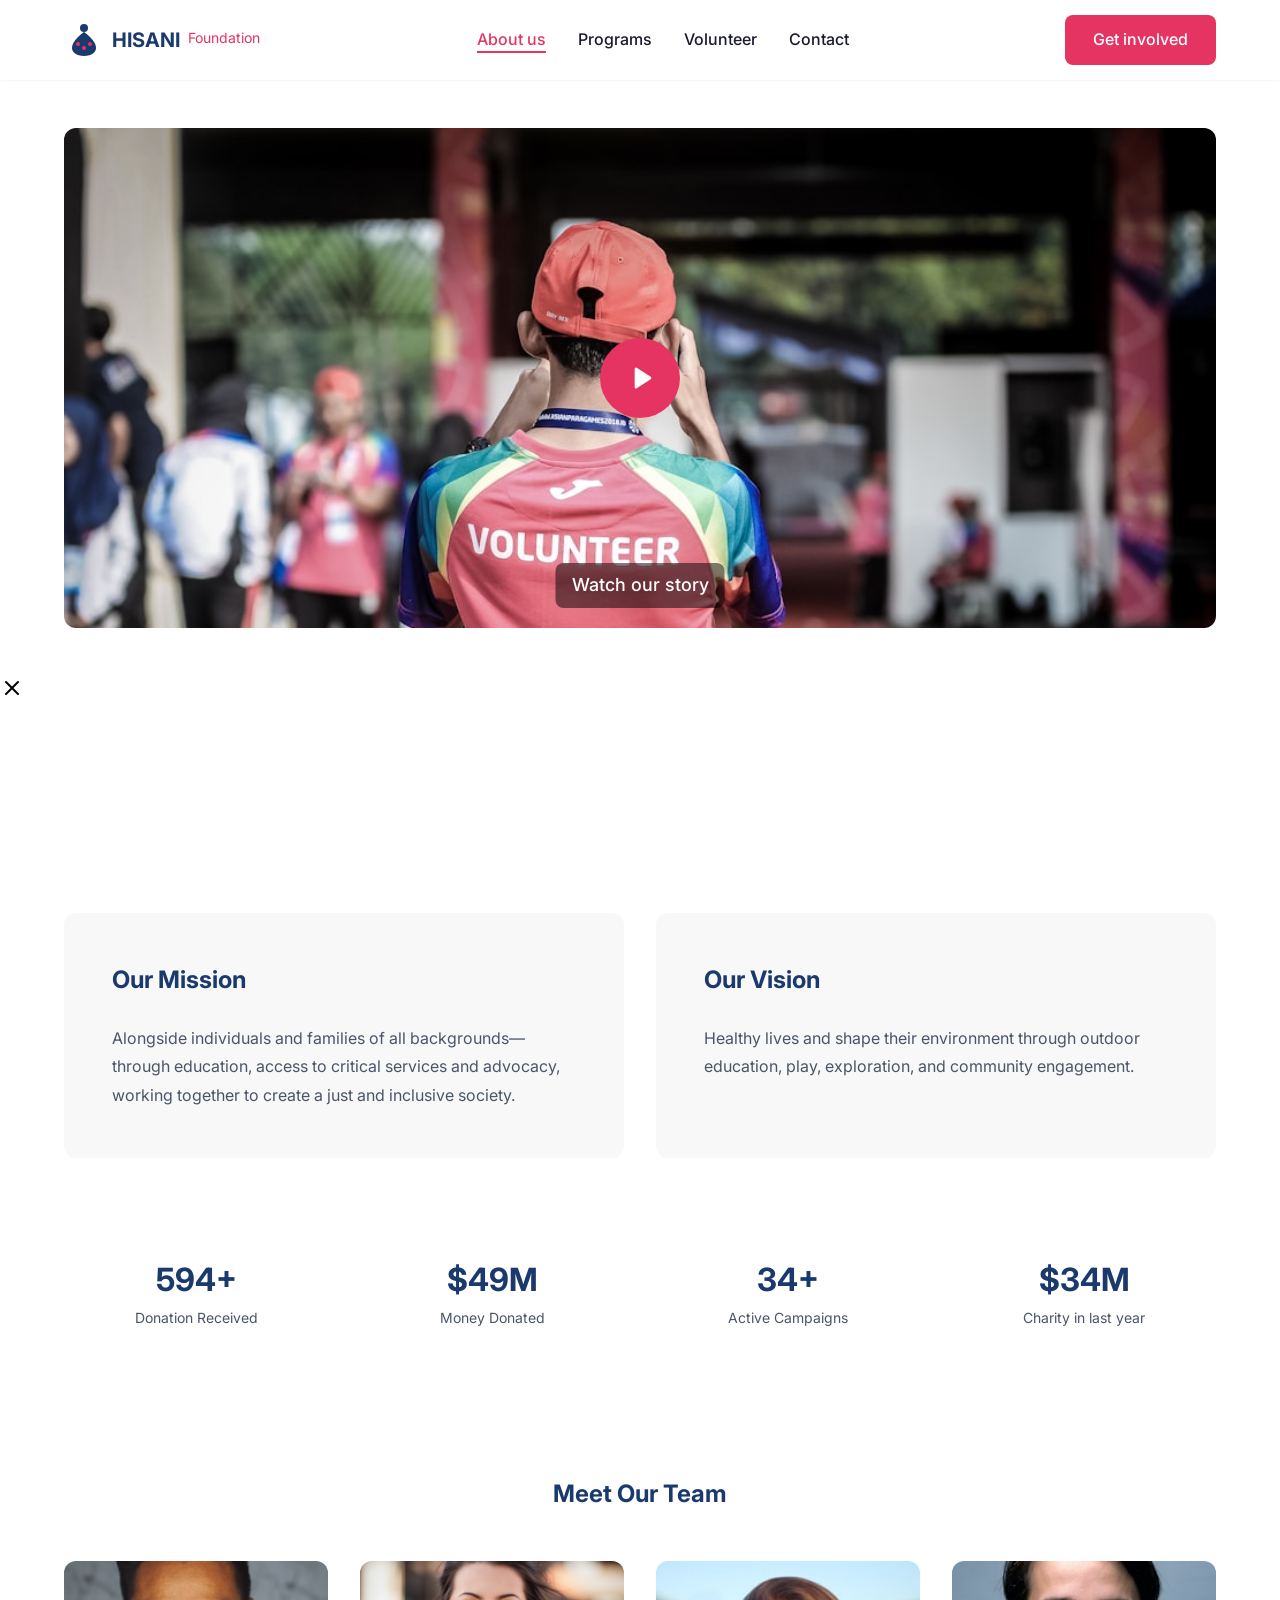
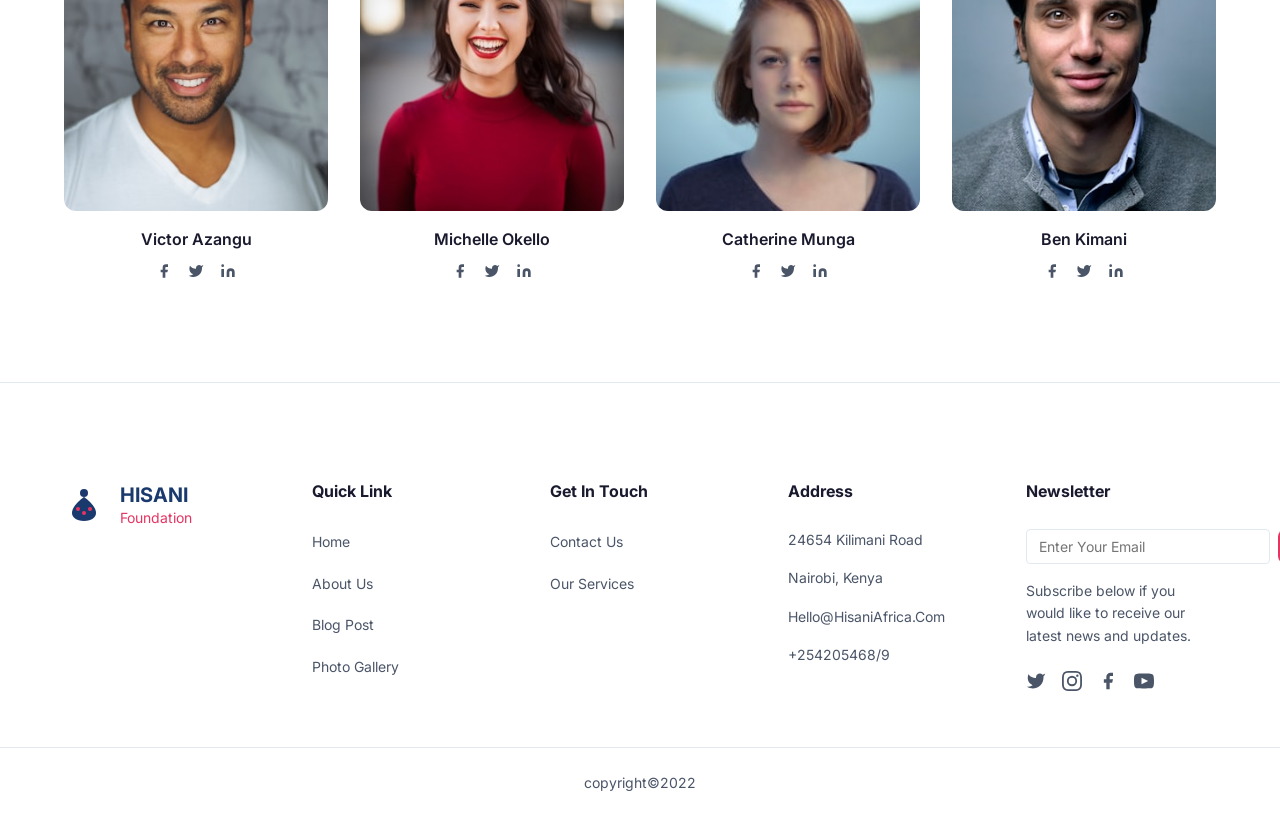
==== commit e403a572: "Revamps site pages with modern layouts and enhanced UX Introduces new hero, news, and call-to-action" ====
--- a/about-us.html
+++ b/about-us.html
@@ -4,9 +4,6 @@
   <meta charset="UTF-8">
   <meta name="viewport" content="width=device-width, initial-scale=1.0">
   <title>About Us - Hisani</title>
-  <link rel="preconnect" href="https://fonts.googleapis.com">
-  <link rel="preconnect" href="https://fonts.gstatic.com" crossorigin>
-  <link href="https://fonts.googleapis.com/css2?family=Inter:wght@400;500;600;700&display=swap" rel="stylesheet">
   <link rel="stylesheet" href="assets/css/styles.css">
 </head>
 <body>
@@ -44,25 +41,43 @@
   </header>
 
   <main>
-    <section class="about-intro-section">
-      <div class="container about-intro-grid">
-        <div class="about-intro-content">
-          <p class="about-text">
-            Alongside individuals and families of all backgrounds—through education, access to critical services and advocacy, working together to create a just and inclusive society.
-          </p>
-        </div>
-        <div class="about-intro-content">
-          <p class="about-text">
-            Healthy lives and shape their environment through outdoor education, play, exploration, and community engagement.
-          </p>
-        </div>
-      </div>
-    </section>
-
-    <section class="about-image-section">
-      <div class="container">
-        <div class="about-large-image">
-          <img src="assets/images/about/about-volunteers.jpg" alt="Volunteers working together">
+    <section class="about-video-hero">
+      <div class="container">
+        <div class="about-video-wrapper">
+          <img src="assets/images/about/about-volunteers.jpg" alt="Children learning together">
+          <button class="play-button" id="play-video-btn" aria-label="Play video">
+            <svg width="32" height="32" viewBox="0 0 24 24" fill="none" xmlns="http://www.w3.org/2000/svg">
+              <path d="M8 5.14v13.72a1 1 0 001.5.86l10.5-6.86a1 1 0 000-1.72L9.5 4.28a1 1 0 00-1.5.86z" fill="currentColor"/>
+            </svg>
+          </button>
+          <p class="video-caption">Watch our story</p>
+        </div>
+      </div>
+    </section>
+
+    <div class="video-modal" id="video-modal">
+      <div class="video-modal-overlay"></div>
+      <div class="video-modal-content">
+        <button class="video-modal-close" id="close-video-btn" aria-label="Close video">
+          <svg width="24" height="24" viewBox="0 0 24 24" fill="none" xmlns="http://www.w3.org/2000/svg">
+            <path d="M18 6L6 18M6 6l12 12" stroke="currentColor" stroke-width="2" stroke-linecap="round" stroke-linejoin="round"/>
+          </svg>
+        </button>
+        <div class="video-container">
+          <iframe id="video-iframe" src="" frameborder="0" allow="accelerometer; autoplay; clipboard-write; encrypted-media; gyroscope; picture-in-picture" allowfullscreen></iframe>
+        </div>
+      </div>
+    </div>
+
+    <section class="about-mission-vision">
+      <div class="container mission-vision-grid">
+        <div class="mission-box">
+          <h2>Our Mission</h2>
+          <p>Alongside individuals and families of all backgrounds—through education, access to critical services and advocacy, working together to create a just and inclusive society.</p>
+        </div>
+        <div class="vision-box">
+          <h2>Our Vision</h2>
+          <p>Healthy lives and shape their environment through outdoor education, play, exploration, and community engagement.</p>
         </div>
       </div>
     </section>
@@ -135,7 +150,7 @@
             <div class="team-image">
               <img src="assets/images/team/team-benson.jpg" alt="Benson Doe">
             </div>
-            <h4 class="team-name">Benson Doe</h4>
+            <h4 class="team-name">Ben Kimani</h4>
             <div class="team-social">
               <a href="#" aria-label="Facebook"><svg width="16" height="16" viewBox="0 0 24 24" fill="currentColor"><path d="M18 2h-3a5 5 0 0 0-5 5v3H7v4h3v8h4v-8h3l1-4h-4V7a1 1 0 0 1 1-1h3z"/></svg></a>
               <a href="#" aria-label="Twitter"><svg width="16" height="16" viewBox="0 0 24 24" fill="currentColor"><path d="M23 3a10.9 10.9 0 0 1-3.14 1.53 4.48 4.48 0 0 0-7.86 3v1A10.66 10.66 0 0 1 3 4s-4 9 5 13a11.64 11.64 0 0 1-7 2c9 5 20 0 20-11.5a4.5 4.5 0 0 0-.08-.83A7.72 7.72 0 0 0 23 3z"/></svg></a>
--- a/assets/css/styles.css
+++ b/assets/css/styles.css
@@ -1,3 +1,5 @@
+@import url('https://fonts.googleapis.com/css2?family=Inter:wght@400;500;600;700&display=swap');
+
 :root {
   --color-primary: #E63462;
   --color-primary-hover: #d42a56;
@@ -788,30 +790,95 @@
   }
 }
 
-.about-intro-section {
+.about-video-hero {
   padding: var(--spacing-xl) 0;
 }
 
-.about-intro-grid {
+.about-video-wrapper {
+  position: relative;
+  border-radius: var(--radius-lg);
+  overflow: hidden;
+  max-height: 500px;
+}
+
+.about-video-wrapper img {
+  width: 100%;
+  height: 100%;
+  object-fit: cover;
+  display: block;
+}
+
+.play-button {
+  position: absolute;
+  top: 50%;
+  left: 50%;
+  transform: translate(-50%, -50%);
+  width: 80px;
+  height: 80px;
+  background-color: var(--color-primary);
+  border: none;
+  border-radius: 50%;
+  cursor: pointer;
+  display: flex;
+  align-items: center;
+  justify-content: center;
+  color: var(--color-white);
+  transition: all var(--transition-fast);
+}
+
+.play-button:hover {
+  transform: translate(-50%, -50%) scale(1.1);
+  background-color: var(--color-primary-hover);
+}
+
+.video-caption {
+  position: absolute;
+  bottom: 20px;
+  left: 50%;
+  transform: translateX(-50%);
+  color: var(--color-white);
+  font-size: var(--font-size-lg);
+  font-weight: 500;
+  background-color: rgba(0, 0, 0, 0.5);
+  padding: 0.5rem 1rem;
+  border-radius: var(--radius-md);
+}
+
+.about-mission-vision {
+  padding: var(--spacing-xl) 0;
+}
+
+.mission-vision-grid {
   display: grid;
   grid-template-columns: 1fr;
-  gap: var(--spacing-xl);
-}
-
-.about-text {
+  gap: var(--spacing-lg);
+}
+
+.mission-box,
+.vision-box {
+  background-color: var(--color-off-white);
+  padding: var(--spacing-xl);
+  border-radius: var(--radius-lg);
+}
+
+.mission-box h2,
+.vision-box h2 {
+  font-size: var(--font-size-2xl);
+  font-weight: 700;
+  color: var(--color-navy);
+  margin-bottom: var(--spacing-md);
+}
+
+.mission-box p,
+.vision-box p {
   color: var(--color-gray);
   line-height: 1.8;
 }
 
-.about-image-section {
-  padding: var(--spacing-lg) 0;
-}
-
-.about-large-image img {
-  width: 100%;
-  max-height: 400px;
-  object-fit: cover;
-  border-radius: var(--radius-lg);
+@media (min-width: 768px) {
+  .mission-vision-grid {
+    grid-template-columns: 1fr 1fr;
+  }
 }
 
 .about-stats {
@@ -838,10 +905,6 @@
 }
 
 @media (min-width: 768px) {
-  .about-intro-grid {
-    grid-template-columns: 1fr 1fr;
-  }
-  
   .stats-grid {
     grid-template-columns: repeat(4, 1fr);
   }
@@ -1103,30 +1166,57 @@
 .contact-page-container {
   display: grid;
   grid-template-columns: 1fr;
-  gap: var(--spacing-xl);
-}
-
-.contact-intro {
-  color: var(--color-gray);
+  gap: var(--spacing-2xl);
+}
+
+.contact-info-section {
+  padding: var(--spacing-xl) 0;
+}
+
+.contact-header {
   margin-bottom: var(--spacing-xl);
+}
+
+.contact-label {
+  font-size: var(--font-size-sm);
+  font-weight: 600;
+  color: var(--color-primary);
+  letter-spacing: 2px;
+  text-transform: uppercase;
+  margin-bottom: var(--spacing-sm);
+}
+
+.contact-title {
+  font-size: var(--font-size-4xl);
+  font-weight: 700;
+  color: var(--color-dark);
+  margin-bottom: var(--spacing-md);
+}
+
+.contact-subtitle {
+  color: var(--color-gray);
+  line-height: 1.7;
+  max-width: 400px;
 }
 
 .contact-details-list {
   display: flex;
   flex-direction: column;
   gap: var(--spacing-lg);
+  margin-bottom: var(--spacing-xl);
 }
 
 .contact-detail-item {
   display: flex;
   gap: var(--spacing-md);
+  align-items: center;
 }
 
 .contact-detail-icon {
-  width: 48px;
-  height: 48px;
-  background-color: var(--color-off-white);
-  border-radius: 50%;
+  width: 56px;
+  height: 56px;
+  background-color: var(--color-primary);
+  border-radius: var(--radius-md);
   display: flex;
   align-items: center;
   justify-content: center;
@@ -1135,17 +1225,84 @@
 
 .contact-detail-content h4 {
   font-weight: 600;
-  margin-bottom: var(--spacing-xs);
+  margin-bottom: 0.25rem;
+  color: var(--color-dark);
 }
 
 .contact-detail-content p {
   color: var(--color-gray);
-  font-size: var(--font-size-sm);
+}
+
+.social-links-title {
+  font-size: var(--font-size-lg);
+  font-weight: 600;
+  color: var(--color-dark);
+  margin-bottom: var(--spacing-md);
+}
+
+.social-links {
+  display: flex;
+  gap: var(--spacing-md);
+}
+
+.social-link {
+  width: 44px;
+  height: 44px;
+  background-color: var(--color-gray-light);
+  border-radius: 50%;
+  display: flex;
+  align-items: center;
+  justify-content: center;
+  color: var(--color-dark);
+  transition: all var(--transition-fast);
+}
+
+.social-link:hover {
+  background-color: var(--color-primary);
+  color: var(--color-white);
+}
+
+.contact-form-wrapper {
+  background-color: var(--color-off-white);
+  padding: var(--spacing-xl);
+  border-radius: var(--radius-lg);
+}
+
+.contact-form-title {
+  font-size: var(--font-size-2xl);
+  font-weight: 700;
+  color: var(--color-dark);
+  margin-bottom: var(--spacing-lg);
+}
+
+.contact-form .form-group input,
+.contact-form .form-group textarea {
+  background-color: var(--color-white);
+  border: none;
+  border-radius: var(--radius-md);
+  padding: 1rem;
+}
+
+.contact-form .form-group input::placeholder,
+.contact-form .form-group textarea::placeholder {
+  color: var(--color-gray);
+}
+
+.contact-form .btn {
+  width: 100%;
+  padding: 1rem;
+  font-size: var(--font-size-base);
+  font-weight: 600;
 }
 
 @media (min-width: 768px) {
   .contact-page-container {
     grid-template-columns: 1fr 1fr;
+    align-items: start;
+  }
+  
+  .contact-title {
+    font-size: var(--font-size-5xl);
   }
 }
 
@@ -1348,3 +1505,309 @@
 .home-projects {
   border-top: 4px solid var(--color-primary);
 }
+
+.about-overlay-section {
+  position: relative;
+}
+
+.about-overlay-bg {
+  background: linear-gradient(rgba(0, 0, 0, 0.7), rgba(0, 0, 0, 0.7)), 
+              url('../images/about/about-volunteers.jpg') center/cover;
+  padding: var(--spacing-3xl) 0;
+  text-align: center;
+  color: var(--color-white);
+}
+
+.about-overlay-title {
+  font-size: var(--font-size-2xl);
+  font-weight: 700;
+  margin-bottom: var(--spacing-md);
+}
+
+.about-overlay-text {
+  max-width: 800px;
+  margin: 0 auto var(--spacing-lg);
+  line-height: 1.8;
+}
+
+.news-section {
+  padding: var(--spacing-3xl) 0;
+}
+
+.news-header {
+  display: flex;
+  justify-content: space-between;
+  align-items: center;
+  margin-bottom: var(--spacing-xl);
+}
+
+.news-title {
+  font-size: var(--font-size-2xl);
+  font-weight: 700;
+  color: var(--color-navy);
+}
+
+.news-grid {
+  display: grid;
+  grid-template-columns: 1fr;
+  gap: var(--spacing-lg);
+}
+
+.news-card {
+  background: var(--color-white);
+  border-radius: var(--radius-lg);
+  overflow: hidden;
+  box-shadow: var(--shadow-sm);
+}
+
+.news-image img {
+  width: 100%;
+  height: 180px;
+  object-fit: cover;
+}
+
+.news-content {
+  padding: var(--spacing-md);
+}
+
+.news-card-title {
+  font-size: var(--font-size-base);
+  font-weight: 600;
+  margin-bottom: var(--spacing-sm);
+  color: var(--color-dark-secondary);
+  line-height: 1.4;
+}
+
+.news-meta {
+  display: flex;
+  justify-content: space-between;
+  align-items: center;
+}
+
+.news-date {
+  font-size: var(--font-size-sm);
+  color: var(--color-gray);
+}
+
+.news-link {
+  width: 36px;
+  height: 36px;
+  background-color: var(--color-primary);
+  color: var(--color-white);
+  border-radius: 50%;
+  display: flex;
+  align-items: center;
+  justify-content: center;
+}
+
+.news-link:hover {
+  background-color: var(--color-primary-hover);
+}
+
+@media (min-width: 768px) {
+  .news-grid {
+    grid-template-columns: repeat(2, 1fr);
+  }
+}
+
+@media (min-width: 1024px) {
+  .news-grid {
+    grid-template-columns: repeat(4, 1fr);
+  }
+}
+
+.cta-section {
+  background-color: var(--color-navy);
+  padding: var(--spacing-3xl) 0;
+  color: var(--color-white);
+}
+
+.cta-container {
+  display: grid;
+  grid-template-columns: 1fr;
+  gap: var(--spacing-xl);
+  align-items: center;
+}
+
+.cta-title {
+  font-size: var(--font-size-2xl);
+  font-weight: 700;
+  margin-bottom: var(--spacing-sm);
+}
+
+.cta-text {
+  margin-bottom: var(--spacing-lg);
+  opacity: 0.9;
+}
+
+.cta-image img {
+  border-radius: var(--radius-lg);
+  max-width: 300px;
+}
+
+@media (min-width: 768px) {
+  .cta-container {
+    grid-template-columns: 1fr 1fr;
+  }
+  
+  .cta-title {
+    font-size: var(--font-size-3xl);
+  }
+}
+
+.contact-header {
+  margin-bottom: var(--spacing-xl);
+}
+
+.contact-label {
+  text-transform: uppercase;
+  font-size: var(--font-size-sm);
+  color: var(--color-primary);
+  font-weight: 600;
+  letter-spacing: 1px;
+  margin-bottom: var(--spacing-xs);
+}
+
+.contact-title {
+  font-size: var(--font-size-3xl);
+  font-weight: 700;
+  color: var(--color-dark-secondary);
+}
+
+.contact-subtitle {
+  color: var(--color-gray);
+  margin-top: var(--spacing-xs);
+}
+
+.social-links-title {
+  font-size: var(--font-size-base);
+  font-weight: 600;
+  color: var(--color-primary);
+  margin-top: var(--spacing-xl);
+  margin-bottom: var(--spacing-sm);
+}
+
+.social-links {
+  display: flex;
+  gap: var(--spacing-sm);
+}
+
+.social-link {
+  width: 36px;
+  height: 36px;
+  background-color: var(--color-dark-secondary);
+  color: var(--color-white);
+  border-radius: 50%;
+  display: flex;
+  align-items: center;
+  justify-content: center;
+  transition: background-color var(--transition-fast);
+}
+
+.social-link:hover {
+  background-color: var(--color-primary);
+}
+
+.contact-form-wrapper {
+  background-color: var(--color-off-white);
+  padding: var(--spacing-xl);
+  border-radius: var(--radius-lg);
+}
+
+.contact-form-title {
+  font-size: var(--font-size-xl);
+  font-weight: 700;
+  color: var(--color-navy);
+  margin-bottom: var(--spacing-lg);
+}
+
+.volunteer-services-section {
+  padding: var(--spacing-3xl) 0;
+}
+
+.services-title {
+  font-size: var(--font-size-2xl);
+  font-weight: 700;
+  color: var(--color-navy);
+  text-align: center;
+  margin-bottom: var(--spacing-xl);
+}
+
+.services-grid {
+  display: grid;
+  grid-template-columns: repeat(2, 1fr);
+  gap: var(--spacing-lg);
+}
+
+.service-card {
+  display: flex;
+  gap: var(--spacing-sm);
+}
+
+.service-icon {
+  width: 40px;
+  height: 40px;
+  background-color: var(--color-primary);
+  border-radius: var(--radius-md);
+  display: flex;
+  align-items: center;
+  justify-content: center;
+  flex-shrink: 0;
+}
+
+.service-icon svg {
+  color: var(--color-white);
+}
+
+.service-content h3 {
+  font-size: var(--font-size-base);
+  font-weight: 600;
+  color: var(--color-navy);
+  margin-bottom: var(--spacing-xs);
+}
+
+.service-content p {
+  font-size: var(--font-size-sm);
+  color: var(--color-gray);
+}
+
+@media (min-width: 768px) {
+  .services-grid {
+    grid-template-columns: repeat(3, 1fr);
+  }
+}
+
+.group-volunteer-section {
+  padding: var(--spacing-3xl) 0;
+  background-color: var(--color-off-white);
+}
+
+.group-volunteer-container {
+  display: grid;
+  grid-template-columns: 1fr;
+  gap: var(--spacing-xl);
+  align-items: center;
+}
+
+.group-volunteer-title {
+  font-size: var(--font-size-2xl);
+  font-weight: 700;
+  color: var(--color-navy);
+  margin-bottom: var(--spacing-md);
+}
+
+.group-volunteer-text {
+  color: var(--color-gray);
+  margin-bottom: var(--spacing-lg);
+}
+
+.group-volunteer-image img {
+  border-radius: var(--radius-lg);
+  width: 100%;
+}
+
+@media (min-width: 768px) {
+  .group-volunteer-container {
+    grid-template-columns: 1fr 1fr;
+  }
+}
